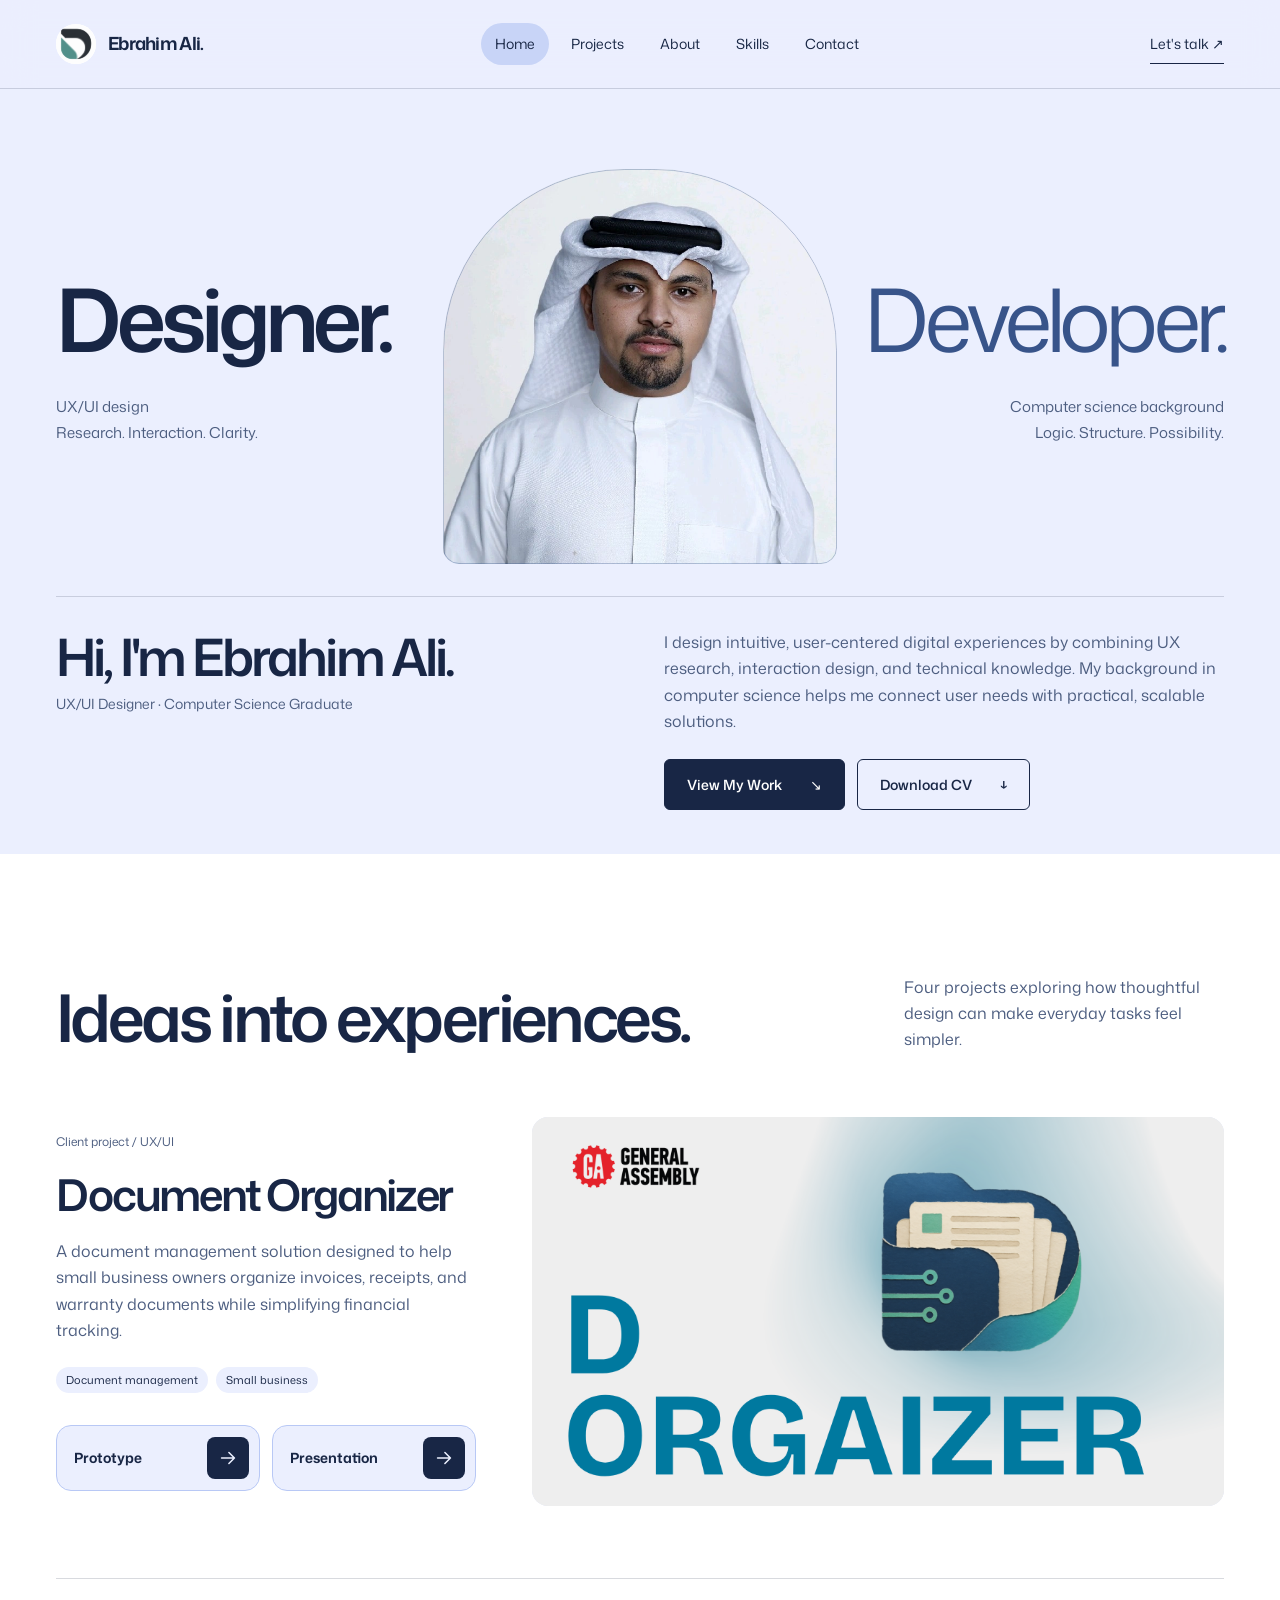
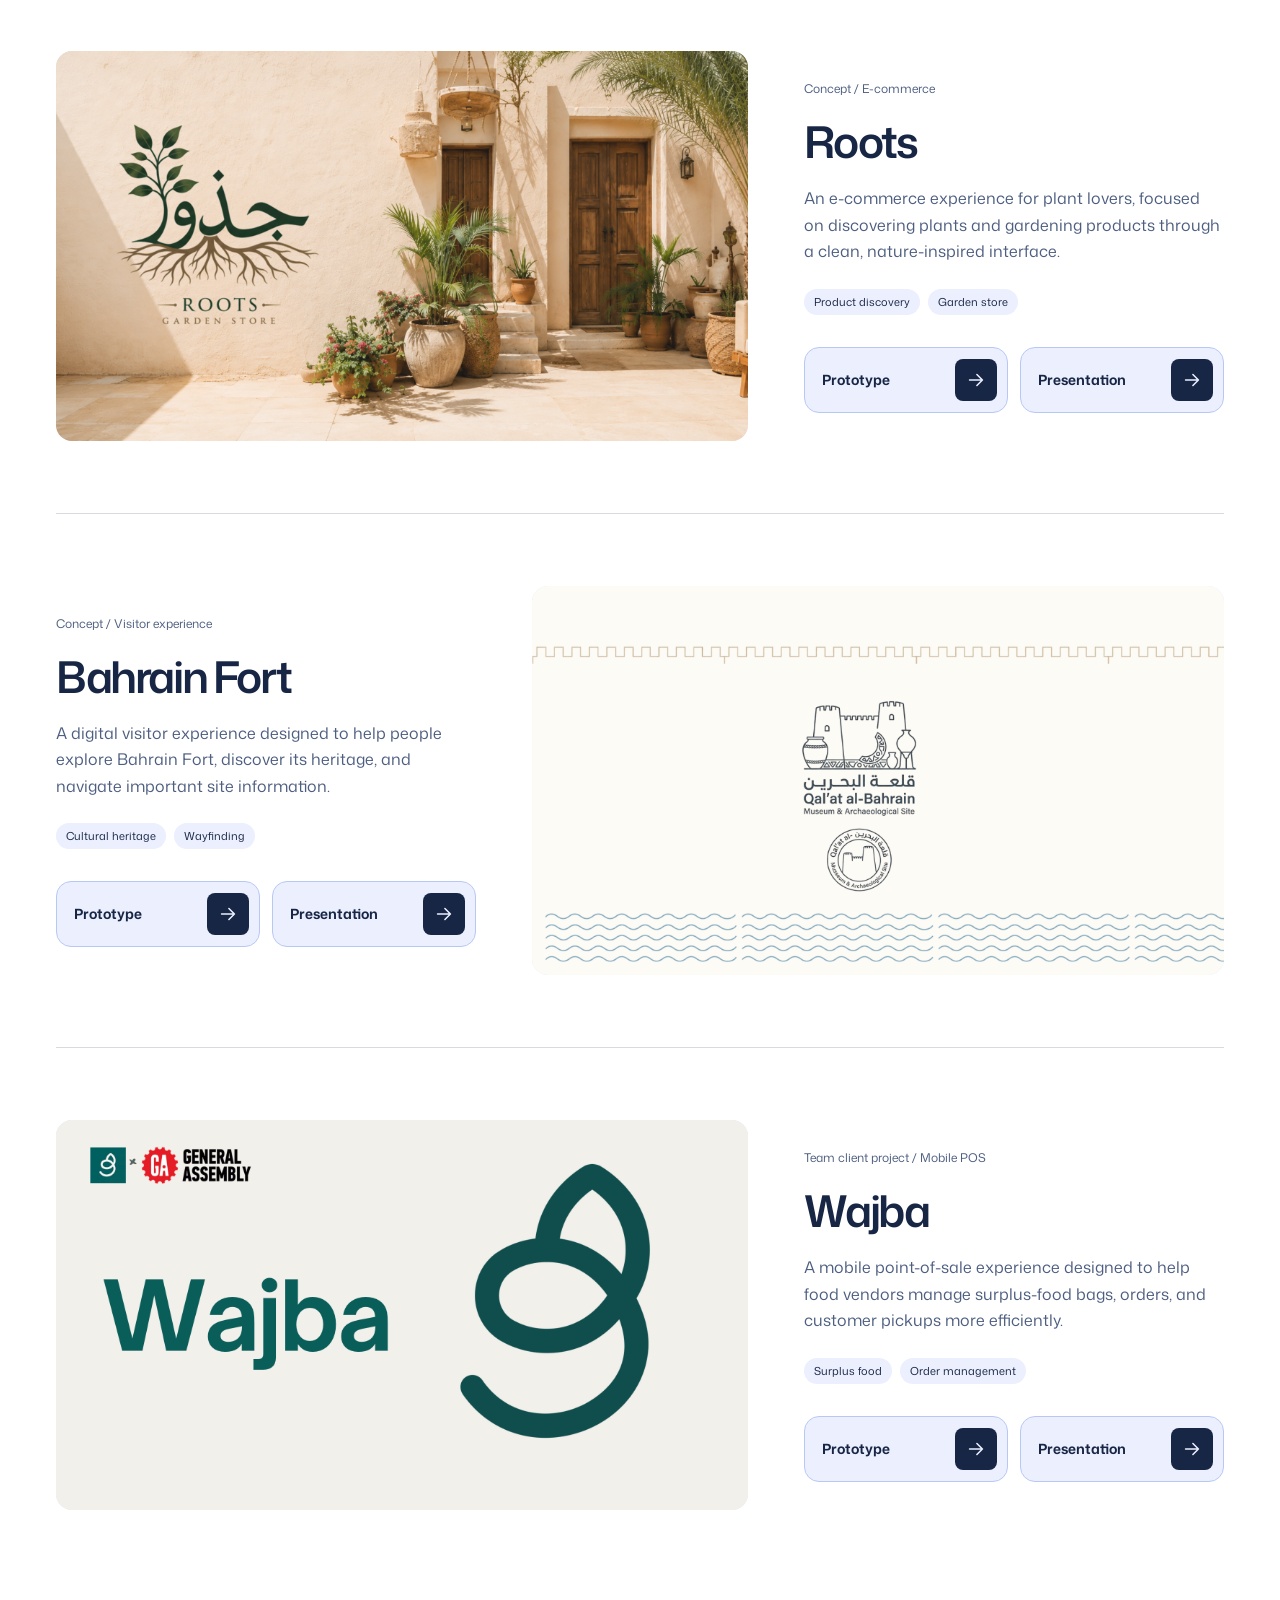
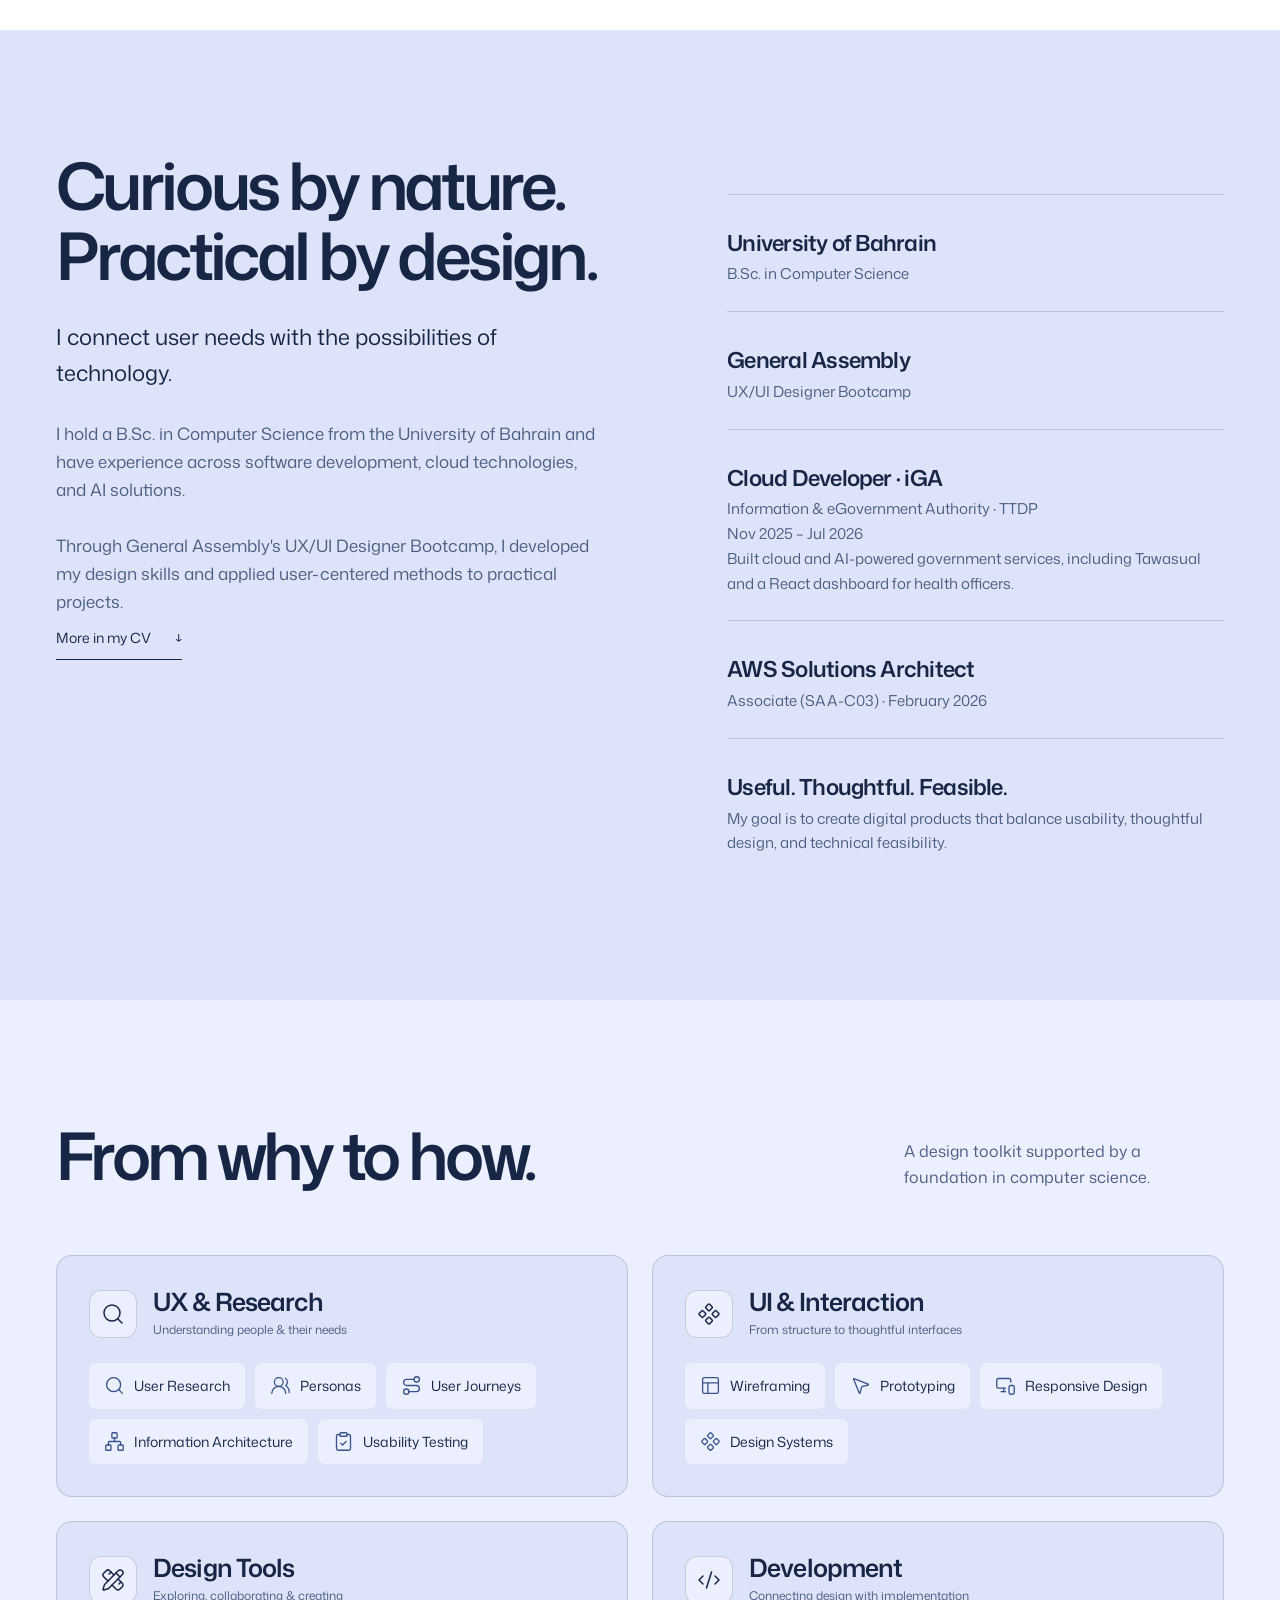
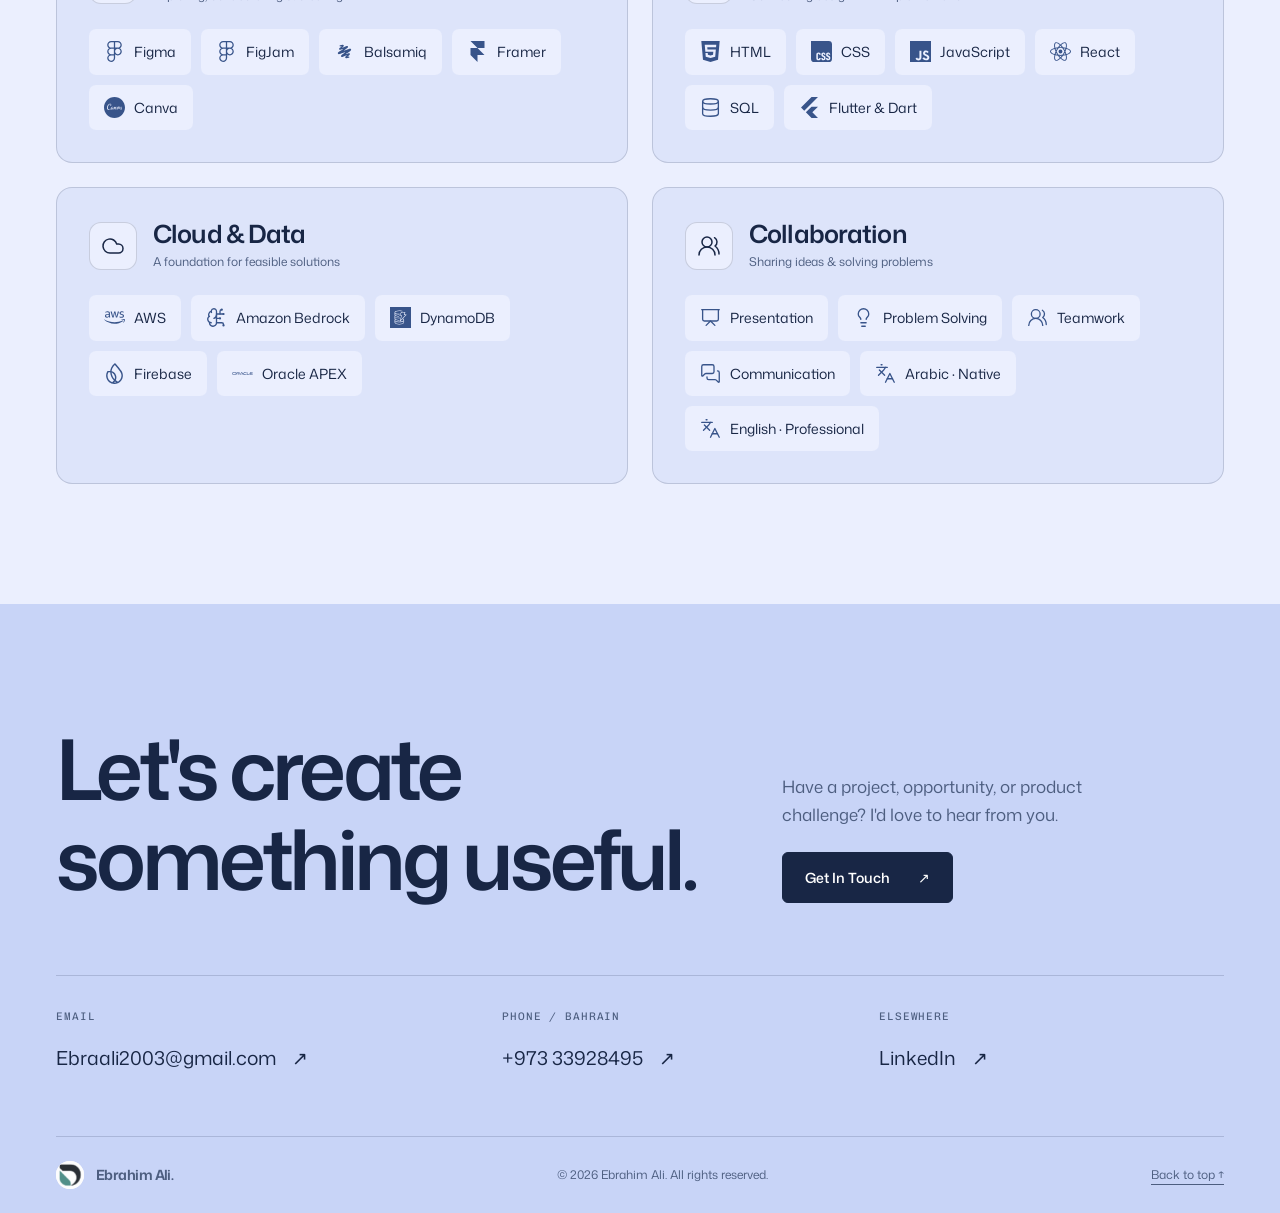
==== Ebrahim Portfolio.html @ 2cd4500b "Add files via upload" ====
<!DOCTYPE html>
<html lang="en">
<head>
<meta charset="UTF-8">
<meta name="viewport" content="width=device-width, initial-scale=1">
<title>Ebrahim Ali — UX/UI Designer & Computer Science Graduate</title>
<meta name="description" content="Ebrahim Ali, UX/UI designer and Computer Science graduate based in Bahrain. Explore selected projects in document management, e-commerce, cultural heritage and food services.">
<meta name="theme-color" content="#EBEFFE">
<meta property="og:title" content="Ebrahim Ali — UX/UI Designer">
<meta property="og:description" content="Thoughtful experiences. A technical perspective. Explore my selected UX/UI projects.">
<meta property="og:type" content="website">
<meta property="og:image" content="1778496923520.png">
<link rel="icon" type="image/png" href="Abstract Charcoal and Teal D Emblem.png">
<link rel="preconnect" href="https://fonts.googleapis.com">
<link rel="preconnect" href="https://fonts.gstatic.com" crossorigin>
<link href="https://fonts.googleapis.com/css2?family=Mona+Sans:wght@400;500;600;650;700&family=Chivo+Mono:wght@400&display=swap" rel="stylesheet">
<link rel="stylesheet" href="styles.css">
<script src="script.js" defer>
</script>
</head>
<body>
<a class="skip" href="#main">Skip to content</a>
<header class="site-header">
<nav class="wrap nav-wrap" aria-label="Main navigation">
<a class="brand" href="#home" aria-label="Ebrahim Ali — Home">
<span class="brand-mark">
<img src="Abstract Charcoal and Teal D Emblem.png" width="1254" height="1254" alt="">
</span>
<span>Ebrahim Ali<span aria-hidden="true">.</span>
</span>
</a>
<button class="menu-toggle" aria-controls="navigation" aria-expanded="false" type="button">Menu +</button>
<ul class="nav-links" id="navigation">
<li>
<a href="#home" aria-current="location">Home</a>
</li>
<li>
<a href="#projects">Projects</a>
</li>
<li>
<a href="#about">About</a>
</li>
<li>
<a href="#skills">Skills</a>
</li>
<li>
<a href="#contact">Contact</a>
</li>
</ul>
<a class="header-contact" href="mailto:Ebraali2003@gmail.com">Let's talk <span aria-hidden="true">↗</span>
</a>
</nav>
</header>
<main id="main" tabindex="-1">
<section class="hero" id="home" aria-label="Introduction" tabindex="-1">
<div class="wrap">
<div class="hero-stage" data-portrait="developer">
<div class="discipline">
<h2><button class="role-switch" type="button" data-role="designer" aria-pressed="false" aria-controls="hero-portrait">Designer<span aria-hidden="true">.</span></button></h2>
<p>UX/UI design<br>Research. Interaction. Clarity.</p>
</div>
<div class="portrait" id="hero-portrait">
<div class="portrait-frame">
<div class="portrait-layer portrait-layer-photo"><img class="portrait-photo" src="1778496923520.png" width="800" height="800" fetchpriority="high" alt="Portrait of Ebrahim Ali in traditional Bahraini attire"></div>
<div class="portrait-layer portrait-layer-art"><img class="portrait-art" src="Painterly Gulf Portrait with Blue Brushstrokes.png" width="1254" height="1254" decoding="async" alt="" aria-hidden="true"></div>
<span class="portrait-seam" aria-hidden="true"></span>
</div>
</div>
<div class="discipline right">
<h2><button class="role-switch" type="button" data-role="developer" aria-pressed="true" aria-controls="hero-portrait">Developer<span aria-hidden="true">.</span></button></h2>
<p>Computer science background<br>Logic. Structure. Possibility.</p>
</div>
</div>
<div class="hero-bottom">
<div>
<h1>Hi, I'm Ebrahim Ali.</h1>
<p class="identity">UX/UI Designer · Computer Science Graduate</p>
</div>
<div class="hero-copy">
<p>I design intuitive, user-centered digital experiences by combining UX research, interaction design, and technical knowledge. My background in computer science helps me connect user needs with practical, scalable solutions.</p>
<div class="actions">
<a class="button primary" href="#projects">View My Work <span class="arrow" aria-hidden="true">↘</span>
</a>
<a class="button" href="./Ebrahim_Resume__UX_.pdf" download="Ebrahim_Resume__UX_.pdf">Download CV <span aria-hidden="true">↓</span>
</a>
</div>
</div>
</div>
</div>
</section>
<section class="section projects" id="projects" aria-labelledby="projects-title" tabindex="-1">
<div class="wrap">
<div class="section-head">
<div>
<h2 id="projects-title">Ideas into experiences.</h2>
</div>
<p>Four projects exploring how thoughtful design can make everyday tasks feel simpler.</p>
</div>
<article class="project">
<a class="project-media" href="https://cross-brief-78650232.figma.site" target="_blank" rel="noopener noreferrer" aria-label="Document Organizer prototype (opens in a new tab)">
<img src="Project1.png" width="1920" height="1080" loading="lazy" decoding="async" alt="Document Organizer project banner">
</a>
<div class="project-info">
<div class="project-meta">
<span>Client project / UX/UI</span>
</div>
<h3>Document Organizer</h3>
<p>A document management solution designed to help small business owners organize invoices, receipts, and warranty documents while simplifying financial tracking.</p>
<div class="project-tags">
<span>Document management</span>
<span>Small business</span>
</div>
<div class="project-actions">
<a class="project-button" href="https://cross-brief-78650232.figma.site" target="_blank" rel="noopener noreferrer" aria-label="Document Organizer prototype (opens in a new tab)"><span class="project-button-face"><span class="project-button-label"><span>Prototype</span><span aria-hidden="true">Prototype</span></span><span class="project-button-arrow" aria-hidden="true"><svg viewBox="0 0 24 24" fill="none" stroke="currentColor" stroke-width="1.7" stroke-linecap="round" stroke-linejoin="round" aria-hidden="true"><path d="M5 12h14m-6-6 6 6-6 6"/></svg><svg viewBox="0 0 24 24" fill="none" stroke="currentColor" stroke-width="1.7" stroke-linecap="round" stroke-linejoin="round" aria-hidden="true"><path d="M5 12h14m-6-6 6 6-6 6"/></svg></span></span><span class="button-handles" aria-hidden="true"><i></i><i></i><i></i><i></i></span></a>
<a class="project-button" href="https://canva.link/fwiibfqca9cnpaj" target="_blank" rel="noopener noreferrer" aria-label="Document Organizer presentation (opens in a new tab)"><span class="project-button-face"><span class="project-button-label"><span>Presentation</span><span aria-hidden="true">Presentation</span></span><span class="project-button-arrow" aria-hidden="true"><svg viewBox="0 0 24 24" fill="none" stroke="currentColor" stroke-width="1.7" stroke-linecap="round" stroke-linejoin="round" aria-hidden="true"><path d="M5 12h14m-6-6 6 6-6 6"/></svg><svg viewBox="0 0 24 24" fill="none" stroke="currentColor" stroke-width="1.7" stroke-linecap="round" stroke-linejoin="round" aria-hidden="true"><path d="M5 12h14m-6-6 6 6-6 6"/></svg></span></span><span class="button-handles" aria-hidden="true"><i></i><i></i><i></i><i></i></span></a>
</div>
</div>
</article>
<article class="project">
<a class="project-media" href="https://www.figma.com/proto/sCBZ8VoVE2Rl7IWjILyRCa/Project-2--Garden-Store?node-id=19664-2951&amp;t=pbqTSU8wR6l2XIvX-1&amp;scaling=scale-down-width&amp;content-scaling=fixed&amp;page-id=11%3A737&amp;starting-point-node-id=19664%3A2951&amp;show-proto-sidebar=1" target="_blank" rel="noopener noreferrer" aria-label="Roots prototype (opens in a new tab)">
<img src="Project2.png" width="1920" height="1080" loading="lazy" decoding="async" alt="Roots project banner">
</a>
<div class="project-info">
<div class="project-meta">
<span>Concept / E-commerce</span>
</div>
<h3>Roots</h3>
<p>An e-commerce experience for plant lovers, focused on discovering plants and gardening products through a clean, nature-inspired interface.</p>
<div class="project-tags">
<span>Product discovery</span>
<span>Garden store</span>
</div>
<div class="project-actions">
<a class="project-button" href="https://www.figma.com/proto/sCBZ8VoVE2Rl7IWjILyRCa/Project-2--Garden-Store?node-id=19664-2951&amp;t=pbqTSU8wR6l2XIvX-1&amp;scaling=scale-down-width&amp;content-scaling=fixed&amp;page-id=11%3A737&amp;starting-point-node-id=19664%3A2951&amp;show-proto-sidebar=1" target="_blank" rel="noopener noreferrer" aria-label="Roots prototype (opens in a new tab)"><span class="project-button-face"><span class="project-button-label"><span>Prototype</span><span aria-hidden="true">Prototype</span></span><span class="project-button-arrow" aria-hidden="true"><svg viewBox="0 0 24 24" fill="none" stroke="currentColor" stroke-width="1.7" stroke-linecap="round" stroke-linejoin="round" aria-hidden="true"><path d="M5 12h14m-6-6 6 6-6 6"/></svg><svg viewBox="0 0 24 24" fill="none" stroke="currentColor" stroke-width="1.7" stroke-linecap="round" stroke-linejoin="round" aria-hidden="true"><path d="M5 12h14m-6-6 6 6-6 6"/></svg></span></span><span class="button-handles" aria-hidden="true"><i></i><i></i><i></i><i></i></span></a>
<a class="project-button" href="https://canva.link/hewppi0d0kiawbs" target="_blank" rel="noopener noreferrer" aria-label="Roots presentation (opens in a new tab)"><span class="project-button-face"><span class="project-button-label"><span>Presentation</span><span aria-hidden="true">Presentation</span></span><span class="project-button-arrow" aria-hidden="true"><svg viewBox="0 0 24 24" fill="none" stroke="currentColor" stroke-width="1.7" stroke-linecap="round" stroke-linejoin="round" aria-hidden="true"><path d="M5 12h14m-6-6 6 6-6 6"/></svg><svg viewBox="0 0 24 24" fill="none" stroke="currentColor" stroke-width="1.7" stroke-linecap="round" stroke-linejoin="round" aria-hidden="true"><path d="M5 12h14m-6-6 6 6-6 6"/></svg></span></span><span class="button-handles" aria-hidden="true"><i></i><i></i><i></i><i></i></span></a>
</div>
</div>
</article>
<article class="project">
<a class="project-media" href="https://www.figma.com/proto/1KXlNoBlQByE6TIhZisuW4/Project-3---Bahrain-Fort?node-id=8724-546&amp;p=f&amp;t=jXItQwTNRwvp6oXK-1&amp;scaling=scale-down&amp;content-scaling=fixed&amp;page-id=11%3A737&amp;starting-point-node-id=8724%3A546&amp;show-proto-sidebar=1" target="_blank" rel="noopener noreferrer" aria-label="Bahrain Fort prototype (opens in a new tab)">
<img src="Project3.png" width="1920" height="1080" loading="lazy" decoding="async" alt="Bahrain Fort project banner">
</a>
<div class="project-info">
<div class="project-meta">
<span>Concept / Visitor experience</span>
</div>
<h3>Bahrain Fort</h3>
<p>A digital visitor experience designed to help people explore Bahrain Fort, discover its heritage, and navigate important site information.</p>
<div class="project-tags">
<span>Cultural heritage</span>
<span>Wayfinding</span>
</div>
<div class="project-actions">
<a class="project-button" href="https://www.figma.com/proto/1KXlNoBlQByE6TIhZisuW4/Project-3---Bahrain-Fort?node-id=8724-546&amp;p=f&amp;t=jXItQwTNRwvp6oXK-1&amp;scaling=scale-down&amp;content-scaling=fixed&amp;page-id=11%3A737&amp;starting-point-node-id=8724%3A546&amp;show-proto-sidebar=1" target="_blank" rel="noopener noreferrer" aria-label="Bahrain Fort prototype (opens in a new tab)"><span class="project-button-face"><span class="project-button-label"><span>Prototype</span><span aria-hidden="true">Prototype</span></span><span class="project-button-arrow" aria-hidden="true"><svg viewBox="0 0 24 24" fill="none" stroke="currentColor" stroke-width="1.7" stroke-linecap="round" stroke-linejoin="round" aria-hidden="true"><path d="M5 12h14m-6-6 6 6-6 6"/></svg><svg viewBox="0 0 24 24" fill="none" stroke="currentColor" stroke-width="1.7" stroke-linecap="round" stroke-linejoin="round" aria-hidden="true"><path d="M5 12h14m-6-6 6 6-6 6"/></svg></span></span><span class="button-handles" aria-hidden="true"><i></i><i></i><i></i><i></i></span></a>
<a class="project-button" href="https://canva.link/a1a9h1jhcexy584" target="_blank" rel="noopener noreferrer" aria-label="Bahrain Fort presentation (opens in a new tab)"><span class="project-button-face"><span class="project-button-label"><span>Presentation</span><span aria-hidden="true">Presentation</span></span><span class="project-button-arrow" aria-hidden="true"><svg viewBox="0 0 24 24" fill="none" stroke="currentColor" stroke-width="1.7" stroke-linecap="round" stroke-linejoin="round" aria-hidden="true"><path d="M5 12h14m-6-6 6 6-6 6"/></svg><svg viewBox="0 0 24 24" fill="none" stroke="currentColor" stroke-width="1.7" stroke-linecap="round" stroke-linejoin="round" aria-hidden="true"><path d="M5 12h14m-6-6 6 6-6 6"/></svg></span></span><span class="button-handles" aria-hidden="true"><i></i><i></i><i></i><i></i></span></a>
</div>
</div>
</article>
<article class="project">
<a class="project-media" href="https://www.figma.com/proto/mUdAkXahBWr4lzZ5KBakGx/Project-4---Wajba?node-id=17483-34734&amp;p=f&amp;t=nMomvCnduus94I5o-1&amp;scaling=scale-down&amp;content-scaling=fixed&amp;page-id=17483%3A31399&amp;starting-point-node-id=17483%3A34759&amp;show-proto-sidebar=1" target="_blank" rel="noopener noreferrer" aria-label="Wajba prototype (opens in a new tab)">
<img src="Project4.png" width="1920" height="1080" loading="lazy" decoding="async" alt="Wajba project banner">
</a>
<div class="project-info">
<div class="project-meta">
<span>Team client project / Mobile POS</span>
</div>
<h3>Wajba</h3>
<p>A mobile point-of-sale experience designed to help food vendors manage surplus-food bags, orders, and customer pickups more efficiently.</p>
<div class="project-tags">
<span>Surplus food</span>
<span>Order management</span>
</div>
<div class="project-actions">
<a class="project-button" href="https://www.figma.com/proto/mUdAkXahBWr4lzZ5KBakGx/Project-4---Wajba?node-id=17483-34734&amp;p=f&amp;t=nMomvCnduus94I5o-1&amp;scaling=scale-down&amp;content-scaling=fixed&amp;page-id=17483%3A31399&amp;starting-point-node-id=17483%3A34759&amp;show-proto-sidebar=1" target="_blank" rel="noopener noreferrer" aria-label="Wajba prototype (opens in a new tab)"><span class="project-button-face"><span class="project-button-label"><span>Prototype</span><span aria-hidden="true">Prototype</span></span><span class="project-button-arrow" aria-hidden="true"><svg viewBox="0 0 24 24" fill="none" stroke="currentColor" stroke-width="1.7" stroke-linecap="round" stroke-linejoin="round" aria-hidden="true"><path d="M5 12h14m-6-6 6 6-6 6"/></svg><svg viewBox="0 0 24 24" fill="none" stroke="currentColor" stroke-width="1.7" stroke-linecap="round" stroke-linejoin="round" aria-hidden="true"><path d="M5 12h14m-6-6 6 6-6 6"/></svg></span></span><span class="button-handles" aria-hidden="true"><i></i><i></i><i></i><i></i></span></a>
<a class="project-button" href="https://canva.link/93muz97qlvh77ob" target="_blank" rel="noopener noreferrer" aria-label="Wajba presentation (opens in a new tab)"><span class="project-button-face"><span class="project-button-label"><span>Presentation</span><span aria-hidden="true">Presentation</span></span><span class="project-button-arrow" aria-hidden="true"><svg viewBox="0 0 24 24" fill="none" stroke="currentColor" stroke-width="1.7" stroke-linecap="round" stroke-linejoin="round" aria-hidden="true"><path d="M5 12h14m-6-6 6 6-6 6"/></svg><svg viewBox="0 0 24 24" fill="none" stroke="currentColor" stroke-width="1.7" stroke-linecap="round" stroke-linejoin="round" aria-hidden="true"><path d="M5 12h14m-6-6 6 6-6 6"/></svg></span></span><span class="button-handles" aria-hidden="true"><i></i><i></i><i></i><i></i></span></a>
</div>
</div>
</article>
</div>
</section>
<section class="section about" id="about" aria-labelledby="about-title" tabindex="-1">
<div class="wrap about-grid">
<div class="about-intro">
<h2 id="about-title">Curious by nature.<br>Practical by design.</h2>
<p class="large">I connect user needs with the possibilities of technology.</p>
<p>I hold a B.Sc. in Computer Science from the University of Bahrain and have experience across software development, cloud technologies, and AI solutions.</p>
<p>Through General Assembly's UX/UI Designer Bootcamp, I developed my design skills and applied user-centered methods to practical projects.</p>
<a class="text-link" href="./Ebrahim_Resume__UX_.pdf" download="Ebrahim_Resume__UX_.pdf">More in my CV <span aria-hidden="true">↓</span>
</a>
</div>
<div class="about-details">
<div class="detail">
<h3>University of Bahrain</h3>
<p>B.Sc. in Computer Science</p>
</div>
<div class="detail">
<h3>General Assembly</h3>
<p>UX/UI Designer Bootcamp</p>
</div>
<div class="detail">
<h3>Cloud Developer · iGA</h3>
<p>Information &amp; eGovernment Authority · TTDP<br>Nov 2025 – Jul 2026</p>
<p>Built cloud and AI-powered government services, including Tawasual and a React dashboard for health officers.</p>
</div>
<div class="detail">
<h3>AWS Solutions Architect</h3>
<p>Associate (SAA-C03) · February 2026</p>
</div>
<div class="detail">
<h3>Useful. Thoughtful. Feasible.</h3>
<p>My goal is to create digital products that balance usability, thoughtful design, and technical feasibility.</p>
</div>
</div>
</div>
</section>
<section class="section skills" id="skills" aria-labelledby="skills-title" tabindex="-1">
<div class="wrap">
<div class="section-head">
<div>
<h2 id="skills-title">From why to how.</h2>
</div>
<p>A design toolkit supported by a foundation in computer science.</p>
</div>
<div class="skills-grid">
<article class="skill-group">
<div class="skill-heading">
<span class="skill-icon"><svg xmlns="http://www.w3.org/2000/svg" viewBox="0 0 24 24" fill="none" stroke="currentColor" stroke-width="1.7" stroke-linecap="round" stroke-linejoin="round" class="skill-category-svg icon-stroke" aria-hidden="true" focusable="false" data-icon="lucide-search">
  <path d="m21 21-4.34-4.34" />
  <circle cx="11" cy="11" r="8" />
</svg>
</span>
<div>
<h3>UX & Research</h3>
<p>Understanding people & their needs</p>
</div>
</div>
<ul class="skill-list">
<li><svg xmlns="http://www.w3.org/2000/svg" viewBox="0 0 24 24" fill="none" stroke="currentColor" stroke-width="1.7" stroke-linecap="round" stroke-linejoin="round" class="skill-item-icon icon-stroke" aria-hidden="true" focusable="false" data-icon="lucide-search">
  <path d="m21 21-4.34-4.34" />
  <circle cx="11" cy="11" r="8" />
</svg><span>User Research</span></li>
<li><svg xmlns="http://www.w3.org/2000/svg" viewBox="0 0 24 24" fill="none" stroke="currentColor" stroke-width="1.7" stroke-linecap="round" stroke-linejoin="round" class="skill-item-icon icon-stroke" aria-hidden="true" focusable="false" data-icon="lucide-users-round">
  <path d="M18 21a8 8 0 0 0-16 0" />
  <circle cx="10" cy="8" r="5" />
  <path d="M22 20c0-3.37-2-6.5-4-8a5 5 0 0 0-.45-8.3" />
</svg><span>Personas</span></li>
<li><svg xmlns="http://www.w3.org/2000/svg" viewBox="0 0 24 24" fill="none" stroke="currentColor" stroke-width="1.7" stroke-linecap="round" stroke-linejoin="round" class="skill-item-icon icon-stroke" aria-hidden="true" focusable="false" data-icon="lucide-route">
  <circle cx="6" cy="19" r="3" />
  <path d="M9 19h8.5a3.5 3.5 0 0 0 0-7h-11a3.5 3.5 0 0 1 0-7H15" />
  <circle cx="18" cy="5" r="3" />
</svg><span>User Journeys</span></li>
<li><svg xmlns="http://www.w3.org/2000/svg" viewBox="0 0 24 24" fill="none" stroke="currentColor" stroke-width="1.7" stroke-linecap="round" stroke-linejoin="round" class="skill-item-icon icon-stroke" aria-hidden="true" focusable="false" data-icon="lucide-network">
  <rect x="16" y="16" width="6" height="6" rx="1" />
  <rect x="2" y="16" width="6" height="6" rx="1" />
  <rect x="9" y="2" width="6" height="6" rx="1" />
  <path d="M5 16v-3a1 1 0 0 1 1-1h12a1 1 0 0 1 1 1v3" />
  <path d="M12 12V8" />
</svg><span>Information Architecture</span></li>
<li><svg xmlns="http://www.w3.org/2000/svg" viewBox="0 0 24 24" fill="none" stroke="currentColor" stroke-width="1.7" stroke-linecap="round" stroke-linejoin="round" class="skill-item-icon icon-stroke" aria-hidden="true" focusable="false" data-icon="lucide-clipboard-check">
  <rect width="8" height="4" x="8" y="2" rx="1" ry="1" />
  <path d="M16 4h2a2 2 0 0 1 2 2v14a2 2 0 0 1-2 2H6a2 2 0 0 1-2-2V6a2 2 0 0 1 2-2h2" />
  <path d="m9 14 2 2 4-4" />
</svg><span>Usability Testing</span></li>
</ul>
</article>
<article class="skill-group">
<div class="skill-heading">
<span class="skill-icon"><svg xmlns="http://www.w3.org/2000/svg" viewBox="0 0 24 24" fill="none" stroke="currentColor" stroke-width="1.7" stroke-linecap="round" stroke-linejoin="round" class="skill-category-svg icon-stroke" aria-hidden="true" focusable="false" data-icon="lucide-component">
  <path d="M15.536 11.293a1 1 0 0 0 0 1.414l2.376 2.377a1 1 0 0 0 1.414 0l2.377-2.377a1 1 0 0 0 0-1.414l-2.377-2.377a1 1 0 0 0-1.414 0z" />
  <path d="M2.297 11.293a1 1 0 0 0 0 1.414l2.377 2.377a1 1 0 0 0 1.414 0l2.377-2.377a1 1 0 0 0 0-1.414L6.088 8.916a1 1 0 0 0-1.414 0z" />
  <path d="M8.916 17.912a1 1 0 0 0 0 1.415l2.377 2.376a1 1 0 0 0 1.414 0l2.377-2.376a1 1 0 0 0 0-1.415l-2.377-2.376a1 1 0 0 0-1.414 0z" />
  <path d="M8.916 4.674a1 1 0 0 0 0 1.414l2.377 2.376a1 1 0 0 0 1.414 0l2.377-2.376a1 1 0 0 0 0-1.414l-2.377-2.377a1 1 0 0 0-1.414 0z" />
</svg>
</span>
<div>
<h3>UI & Interaction</h3>
<p>From structure to thoughtful interfaces</p>
</div>
</div>
<ul class="skill-list">
<li><svg xmlns="http://www.w3.org/2000/svg" viewBox="0 0 24 24" fill="none" stroke="currentColor" stroke-width="1.7" stroke-linecap="round" stroke-linejoin="round" class="skill-item-icon icon-stroke" aria-hidden="true" focusable="false" data-icon="lucide-panels-top-left">
  <rect width="18" height="18" x="3" y="3" rx="2" />
  <path d="M3 9h18" />
  <path d="M9 21V9" />
</svg><span>Wireframing</span></li>
<li><svg xmlns="http://www.w3.org/2000/svg" viewBox="0 0 24 24" fill="none" stroke="currentColor" stroke-width="1.7" stroke-linecap="round" stroke-linejoin="round" class="skill-item-icon icon-stroke" aria-hidden="true" focusable="false" data-icon="lucide-mouse-pointer-2">
  <path d="M4.037 4.688a.495.495 0 0 1 .651-.651l16 6.5a.5.5 0 0 1-.063.947l-6.124 1.58a2 2 0 0 0-1.438 1.435l-1.579 6.126a.5.5 0 0 1-.947.063z" />
</svg><span>Prototyping</span></li>
<li><svg xmlns="http://www.w3.org/2000/svg" viewBox="0 0 24 24" fill="none" stroke="currentColor" stroke-width="1.7" stroke-linecap="round" stroke-linejoin="round" class="skill-item-icon icon-stroke" aria-hidden="true" focusable="false" data-icon="lucide-monitor-smartphone">
  <path d="M18 8V6a2 2 0 0 0-2-2H4a2 2 0 0 0-2 2v7a2 2 0 0 0 2 2h8" />
  <path d="M10 19v-3.96 3.15" />
  <path d="M7 19h5" />
  <rect width="6" height="10" x="16" y="12" rx="2" />
</svg><span>Responsive Design</span></li>
<li><svg xmlns="http://www.w3.org/2000/svg" viewBox="0 0 24 24" fill="none" stroke="currentColor" stroke-width="1.7" stroke-linecap="round" stroke-linejoin="round" class="skill-item-icon icon-stroke" aria-hidden="true" focusable="false" data-icon="lucide-component">
  <path d="M15.536 11.293a1 1 0 0 0 0 1.414l2.376 2.377a1 1 0 0 0 1.414 0l2.377-2.377a1 1 0 0 0 0-1.414l-2.377-2.377a1 1 0 0 0-1.414 0z" />
  <path d="M2.297 11.293a1 1 0 0 0 0 1.414l2.377 2.377a1 1 0 0 0 1.414 0l2.377-2.377a1 1 0 0 0 0-1.414L6.088 8.916a1 1 0 0 0-1.414 0z" />
  <path d="M8.916 17.912a1 1 0 0 0 0 1.415l2.377 2.376a1 1 0 0 0 1.414 0l2.377-2.376a1 1 0 0 0 0-1.415l-2.377-2.376a1 1 0 0 0-1.414 0z" />
  <path d="M8.916 4.674a1 1 0 0 0 0 1.414l2.377 2.376a1 1 0 0 0 1.414 0l2.377-2.376a1 1 0 0 0 0-1.414l-2.377-2.377a1 1 0 0 0-1.414 0z" />
</svg><span>Design Systems</span></li>
</ul>
</article>
<article class="skill-group">
<div class="skill-heading">
<span class="skill-icon"><svg xmlns="http://www.w3.org/2000/svg" viewBox="0 0 24 24" fill="none" stroke="currentColor" stroke-width="1.7" stroke-linecap="round" stroke-linejoin="round" class="skill-category-svg icon-stroke" aria-hidden="true" focusable="false" data-icon="lucide-pencil-ruler">
  <path d="M13 7 8.7 2.7a2.41 2.41 0 0 0-3.4 0L2.7 5.3a2.41 2.41 0 0 0 0 3.4L7 13" />
  <path d="m8 6 2-2" />
  <path d="m18 16 2-2" />
  <path d="m17 11 4.3 4.3c.94.94.94 2.46 0 3.4l-2.6 2.6c-.94.94-2.46.94-3.4 0L11 17" />
  <path d="M21.174 6.812a1 1 0 0 0-3.986-3.987L3.842 16.174a2 2 0 0 0-.5.83l-1.321 4.352a.5.5 0 0 0 .623.622l4.353-1.32a2 2 0 0 0 .83-.497z" />
  <path d="m15 5 4 4" />
</svg>
</span>
<div>
<h3>Design Tools</h3>
<p>Exploring, collaborating & creating</p>
</div>
</div>
<ul class="skill-list">
<li><svg xmlns="http://www.w3.org/2000/svg" viewBox="0 0 24 24" class="skill-item-icon icon-brand" aria-hidden="true" focusable="false" data-icon="simple-figma" fill="currentColor" stroke="none"><path d="M15.852 8.981h-4.588V0h4.588c2.476 0 4.49 2.014 4.49 4.49s-2.014 4.491-4.49 4.491zM12.735 7.51h3.117c1.665 0 3.019-1.355 3.019-3.019s-1.355-3.019-3.019-3.019h-3.117V7.51zm0 1.471H8.148c-2.476 0-4.49-2.014-4.49-4.49S5.672 0 8.148 0h4.588v8.981zm-4.587-7.51c-1.665 0-3.019 1.355-3.019 3.019s1.354 3.02 3.019 3.02h3.117V1.471H8.148zm4.587 15.019H8.148c-2.476 0-4.49-2.014-4.49-4.49s2.014-4.49 4.49-4.49h4.588v8.98zM8.148 8.981c-1.665 0-3.019 1.355-3.019 3.019s1.355 3.019 3.019 3.019h3.117V8.981H8.148zM8.172 24c-2.489 0-4.515-2.014-4.515-4.49s2.014-4.49 4.49-4.49h4.588v4.441c0 2.503-2.047 4.539-4.563 4.539zm-.024-7.51a3.023 3.023 0 0 0-3.019 3.019c0 1.665 1.365 3.019 3.044 3.019 1.705 0 3.093-1.376 3.093-3.068v-2.97H8.148zm7.704 0h-.098c-2.476 0-4.49-2.014-4.49-4.49s2.014-4.49 4.49-4.49h.098c2.476 0 4.49 2.014 4.49 4.49s-2.014 4.49-4.49 4.49zm-.097-7.509c-1.665 0-3.019 1.355-3.019 3.019s1.355 3.019 3.019 3.019h.098c1.665 0 3.019-1.355 3.019-3.019s-1.355-3.019-3.019-3.019h-.098z" /></svg><span>Figma</span></li>
<li><svg xmlns="http://www.w3.org/2000/svg" viewBox="0 0 24 24" class="skill-item-icon icon-brand" aria-hidden="true" focusable="false" data-icon="simple-figma" fill="currentColor" stroke="none"><path d="M15.852 8.981h-4.588V0h4.588c2.476 0 4.49 2.014 4.49 4.49s-2.014 4.491-4.49 4.491zM12.735 7.51h3.117c1.665 0 3.019-1.355 3.019-3.019s-1.355-3.019-3.019-3.019h-3.117V7.51zm0 1.471H8.148c-2.476 0-4.49-2.014-4.49-4.49S5.672 0 8.148 0h4.588v8.981zm-4.587-7.51c-1.665 0-3.019 1.355-3.019 3.019s1.354 3.02 3.019 3.02h3.117V1.471H8.148zm4.587 15.019H8.148c-2.476 0-4.49-2.014-4.49-4.49s2.014-4.49 4.49-4.49h4.588v8.98zM8.148 8.981c-1.665 0-3.019 1.355-3.019 3.019s1.355 3.019 3.019 3.019h3.117V8.981H8.148zM8.172 24c-2.489 0-4.515-2.014-4.515-4.49s2.014-4.49 4.49-4.49h4.588v4.441c0 2.503-2.047 4.539-4.563 4.539zm-.024-7.51a3.023 3.023 0 0 0-3.019 3.019c0 1.665 1.365 3.019 3.044 3.019 1.705 0 3.093-1.376 3.093-3.068v-2.97H8.148zm7.704 0h-.098c-2.476 0-4.49-2.014-4.49-4.49s2.014-4.49 4.49-4.49h.098c2.476 0 4.49 2.014 4.49 4.49s-2.014 4.49-4.49 4.49zm-.097-7.509c-1.665 0-3.019 1.355-3.019 3.019s1.355 3.019 3.019 3.019h.098c1.665 0 3.019-1.355 3.019-3.019s-1.355-3.019-3.019-3.019h-.098z" /></svg><span>FigJam</span></li>
<li><svg xmlns="http://www.w3.org/2000/svg" viewBox="0 0 319.8 297.8" class="skill-item-icon icon-brand" aria-hidden="true" focusable="false" data-icon="balsamiq-balsamiq_logomark_black" fill="currentColor" stroke="none"><path d="m182.6 184.7c15.9-10 42.8-26.7 56.6-36.6 15.9-11.3 27.3-20.7 20.2-33.1-6.1-10.5-19.1-8.3-41.3-1.3-20.4 6.5-47.4 16-64 22.1-2 .7-3.4-2-1.6-3.2 20-13.5 42.9-29.9 54.9-40.5 7.7-6.8 8.7-15.1 4.6-20.2-3.5-4.3-8.1-8.7-29.9-1.6-15.7 5.2-35.7 13.6-53.7 20.9-1.9.8-3.4-1.7-1.8-3 4.3-3.6 12.7-10.1 17.3-14.9 7.3-7.7 7.4-15.2 3.7-20.1-1.9-2.6-6.2-6.9-18.3-5.9-10 .8-21.6 2.9-37.2 7.2-11.4 3.2-9.8 20.9 6.4 18 4.1-.7 10-1.9 14.3-2.8 1.8-.4 3 2 1.5 3.1-10.8 8.6-23.6 18.9-29.5 24.2-7.7 6.8-10.8 14.1-5.7 20.9 5.3 6.9 15.7 4.8 28.2 1.2 7.7-2.2 19.7-6.3 28.3-9.2 2-.7 3.3 2.1 1.5 3.2-15.9 10-42.8 26.7-56.6 36.6-15.9 11.3-27.3 20.7-20.2 33.1 6.1 10.5 19.1 8.3 41.3 1.3 20.4-6.5 47.4-16 64-22.1 2-.7 3.4 2 1.6 3.2-20 13.5-42.9 29.9-54.9 40.5-7.7 6.8-8.7 15.1-4.6 20.2 3.5 4.3 8.1 8.7 29.9 1.6 15.7-5.2 35.7-13.6 53.7-20.9 1.9-.8 3.4 1.7 1.8 3-4.3 3.6-12.7 10.1-17.3 14.9-7.3 7.7-7.4 15.2-3.7 20.1 1.9 2.6 6.2 6.9 18.3 5.9 10-.8 21.6-2.9 37.2-7.2 11.4-3.2 9.8-20.9-6.4-18-4.1.7-10 1.9-14.3 2.8-1.8.4-3-2-1.5-3.1 10.8-8.5 23.5-18.8 29.4-24.1 7.7-6.8 10.8-14.1 5.7-20.9-5.3-6.9-15.7-4.8-28.2-1.2-7.7 2.2-19.7 6.3-28.3 9.2-1.8.6-3.2-2.2-1.4-3.3z" /></svg><span>Balsamiq</span></li>
<li><svg xmlns="http://www.w3.org/2000/svg" viewBox="0 0 24 24" class="skill-item-icon icon-brand" aria-hidden="true" focusable="false" data-icon="simple-framer" fill="currentColor" stroke="none"><path d="M4 0h16v8h-8zM4 8h8l8 8H4zM4 16h8v8z" /></svg><span>Framer</span></li>
<li><svg xmlns="http://www.w3.org/2000/svg" viewBox="0 0 24 24" class="skill-item-icon icon-brand" aria-hidden="true" focusable="false" data-icon="simple-canva" fill="currentColor" stroke="none"><path d="M12 0C5.373 0 0 5.373 0 12s5.373 12 12 12 12-5.373 12-12S18.627 0 12 0zM6.962 7.68c.754 0 1.337.549 1.405 1.2.069.583-.171 1.097-.822 1.406-.343.171-.48.172-.549.069-.034-.069 0-.137.069-.206.617-.514.617-.926.548-1.508-.034-.378-.308-.618-.583-.618-1.2 0-2.914 2.674-2.674 4.629.103.754.549 1.646 1.509 1.646.308 0 .65-.103.96-.24.5-.264.799-.47 1.097-.8-.073-.885.704-2.046 1.851-2.046.515 0 .926.205.96.583.068.514-.377.582-.514.582s-.378-.034-.378-.17c-.034-.138.309-.07.275-.378-.035-.206-.24-.274-.446-.274-.72 0-1.131.994-1.029 1.611.035.275.172.549.447.549.205 0 .514-.31.617-.755.068-.308.343-.514.583-.514.102 0 .17.034.205.171v.138c-.034.137-.137.548-.102.651 0 .069.034.171.17.171.092 0 .436-.18.777-.459.117-.59.253-1.298.253-1.357.034-.24.137-.48.617-.48.103 0 .171.034.205.171v.138l-.136.617c.445-.583 1.097-.994 1.508-.994.172 0 .309.102.309.274 0 .103 0 .274-.069.446-.137.377-.309.96-.412 1.474 0 .137.035.274.207.274.171 0 .685-.206 1.096-.754l.007-.004c-.002-.068-.007-.134-.007-.202 0-.411.035-.754.104-.994.068-.274.411-.514.617-.514.103 0 .205.069.205.171 0 .035 0 .103-.034.137-.137.446-.24.857-.24 1.269 0 .24.034.582.102.788 0 .034.035.069.07.069.068 0 .548-.445.89-1.028-.308-.206-.48-.549-.48-.96 0-.72.446-1.097.858-1.097.343 0 .617.24.617.72 0 .308-.103.65-.274.96h.102a.77.77 0 0 0 .584-.24.293.293 0 0 1 .134-.117c.335-.425.83-.74 1.41-.74.48 0 .924.205.959.582.068.515-.378.618-.515.618l-.002-.002c-.138 0-.377-.035-.377-.172 0-.137.309-.068.274-.376-.034-.206-.24-.275-.446-.275-.686 0-1.13.891-1.028 1.611.034.275.171.583.445.583.206 0 .515-.308.652-.754.068-.274.343-.514.583-.514.103 0 .17.034.205.171 0 .069 0 .206-.137.652-.17.308-.171.48-.137.617.034.274.171.48.309.583.034.034.068.102.068.102 0 .069-.034.138-.137.138-.034 0-.068 0-.103-.035-.514-.205-.72-.548-.789-.891-.205.24-.445.377-.72.377-.445 0-.89-.411-.96-.926a1.609 1.609 0 0 1 .075-.649c-.203.13-.422.203-.623.203h-.17c-.447.652-.927 1.098-1.27 1.303a.896.896 0 0 1-.377.104c-.068 0-.171-.035-.205-.104-.095-.152-.156-.392-.193-.667-.481.527-1.145.805-1.453.805-.343 0-.548-.206-.582-.55v-.376c.102-.754.377-1.2.377-1.337a.074.074 0 0 0-.069-.07c-.24 0-1.028.824-1.166 1.373l-.103.445c-.068.309-.377.515-.582.515-.103 0-.172-.035-.206-.172v-.137l.046-.233c-.435.31-.87.508-1.075.508-.308 0-.48-.172-.514-.412-.206.274-.445.412-.754.412-.352 0-.696-.24-.862-.593-.244.275-.523.553-.852.764-.48.309-1.028.549-1.68.549-.582 0-1.097-.309-1.371-.583-.412-.377-.651-.96-.686-1.509-.205-1.68.823-3.84 2.4-4.8.378-.205.755-.343 1.132-.343zm9.77 3.291c-.104 0-.172.172-.172.343 0 .274.137.583.309.755a1.74 1.74 0 0 0 .102-.583c0-.343-.137-.515-.24-.515z" /></svg><span>Canva</span></li>
</ul>
</article>
<article class="skill-group">
<div class="skill-heading">
<span class="skill-icon"><svg xmlns="http://www.w3.org/2000/svg" viewBox="0 0 24 24" fill="none" stroke="currentColor" stroke-width="1.7" stroke-linecap="round" stroke-linejoin="round" class="skill-category-svg icon-stroke" aria-hidden="true" focusable="false" data-icon="lucide-code-xml">
  <path d="m18 16 4-4-4-4" />
  <path d="m6 8-4 4 4 4" />
  <path d="m14.5 4-5 16" />
</svg>
</span>
<div>
<h3>Development</h3>
<p>Connecting design with implementation</p>
</div>
</div>
<ul class="skill-list">
<li><svg xmlns="http://www.w3.org/2000/svg" viewBox="0 0 24 24" class="skill-item-icon icon-brand" aria-hidden="true" focusable="false" data-icon="simple-html5" fill="currentColor" stroke="none"><path d="M1.5 0h21l-1.91 21.563L11.977 24l-8.564-2.438L1.5 0zm7.031 9.75l-.232-2.718 10.059.003.23-2.622L5.412 4.41l.698 8.01h9.126l-.326 3.426-2.91.804-2.955-.81-.188-2.11H6.248l.33 4.171L12 19.351l5.379-1.443.744-8.157H8.531z" /></svg><span>HTML</span></li>
<li><svg xmlns="http://www.w3.org/2000/svg" viewBox="0 0 24 24" class="skill-item-icon icon-brand" aria-hidden="true" focusable="false" data-icon="simple-css" fill="currentColor" stroke="none"><path d="M0 0v20.16A3.84 3.84 0 0 0 3.84 24h16.32A3.84 3.84 0 0 0 24 20.16V3.84A3.84 3.84 0 0 0 20.16 0Zm14.256 13.08c1.56 0 2.28 1.08 2.304 2.64h-1.608c.024-.288-.048-.6-.144-.84-.096-.192-.288-.264-.552-.264-.456 0-.696.264-.696.84-.024.576.288.888.768 1.08.72.288 1.608.744 1.92 1.296q.432.648.432 1.656c0 1.608-.912 2.592-2.496 2.592-1.656 0-2.4-1.032-2.424-2.688h1.68c0 .792.264 1.176.792 1.176.264 0 .456-.072.552-.24.192-.312.24-1.176-.048-1.512-.312-.408-.912-.6-1.32-.816q-.828-.396-1.224-.936c-.24-.36-.36-.888-.36-1.536 0-1.44.936-2.472 2.424-2.448m5.4 0c1.584 0 2.304 1.08 2.328 2.64h-1.608c0-.288-.048-.6-.168-.84-.096-.192-.264-.264-.528-.264-.48 0-.72.264-.72.84s.288.888.792 1.08c.696.288 1.608.744 1.92 1.296.264.432.408.984.408 1.656.024 1.608-.888 2.592-2.472 2.592-1.68 0-2.424-1.056-2.448-2.688h1.68c0 .744.264 1.176.792 1.176.264 0 .456-.072.552-.24.216-.312.264-1.176-.048-1.512-.288-.408-.888-.6-1.32-.816-.552-.264-.96-.576-1.2-.936s-.36-.888-.36-1.536c-.024-1.44.912-2.472 2.4-2.448m-11.031.018c.711-.006 1.419.198 1.839.63.432.432.672 1.128.648 1.992H9.336c.024-.456-.096-.792-.432-.96-.312-.144-.768-.048-.888.24-.12.264-.192.576-.168.864v3.504c0 .744.264 1.128.768 1.128a.65.65 0 0 0 .552-.264c.168-.24.192-.552.168-.84h1.776c.096 1.632-.984 2.712-2.568 2.688-1.536 0-2.496-.864-2.472-2.472v-4.032c0-.816.24-1.44.696-1.848.432-.408 1.146-.624 1.857-.63" /></svg><span>CSS</span></li>
<li><svg xmlns="http://www.w3.org/2000/svg" viewBox="0 0 24 24" class="skill-item-icon icon-brand" aria-hidden="true" focusable="false" data-icon="simple-javascript" fill="currentColor" stroke="none"><path d="M0 0h24v24H0V0zm22.034 18.276c-.175-1.095-.888-2.015-3.003-2.873-.736-.345-1.554-.585-1.797-1.14-.091-.33-.105-.51-.046-.705.15-.646.915-.84 1.515-.66.39.12.75.42.976.9 1.034-.676 1.034-.676 1.755-1.125-.27-.42-.404-.601-.586-.78-.63-.705-1.469-1.065-2.834-1.034l-.705.089c-.676.165-1.32.525-1.71 1.005-1.14 1.291-.811 3.541.569 4.471 1.365 1.02 3.361 1.244 3.616 2.205.24 1.17-.87 1.545-1.966 1.41-.811-.18-1.26-.586-1.755-1.336l-1.83 1.051c.21.48.45.689.81 1.109 1.74 1.756 6.09 1.666 6.871-1.004.029-.09.24-.705.074-1.65l.046.067zm-8.983-7.245h-2.248c0 1.938-.009 3.864-.009 5.805 0 1.232.063 2.363-.138 2.711-.33.689-1.18.601-1.566.48-.396-.196-.597-.466-.83-.855-.063-.105-.11-.196-.127-.196l-1.825 1.125c.305.63.75 1.172 1.324 1.517.855.51 2.004.675 3.207.405.783-.226 1.458-.691 1.811-1.411.51-.93.402-2.07.397-3.346.012-2.054 0-4.109 0-6.179l.004-.056z" /></svg><span>JavaScript</span></li>
<li><svg xmlns="http://www.w3.org/2000/svg" viewBox="0 0 24 24" class="skill-item-icon icon-brand" aria-hidden="true" focusable="false" data-icon="simple-react" fill="currentColor" stroke="none"><path d="M14.23 12.004a2.236 2.236 0 0 1-2.235 2.236 2.236 2.236 0 0 1-2.236-2.236 2.236 2.236 0 0 1 2.235-2.236 2.236 2.236 0 0 1 2.236 2.236zm2.648-10.69c-1.346 0-3.107.96-4.888 2.622-1.78-1.653-3.542-2.602-4.887-2.602-.41 0-.783.093-1.106.278-1.375.793-1.683 3.264-.973 6.365C1.98 8.917 0 10.42 0 12.004c0 1.59 1.99 3.097 5.043 4.03-.704 3.113-.39 5.588.988 6.38.32.187.69.275 1.102.275 1.345 0 3.107-.96 4.888-2.624 1.78 1.654 3.542 2.603 4.887 2.603.41 0 .783-.09 1.106-.275 1.374-.792 1.683-3.263.973-6.365C22.02 15.096 24 13.59 24 12.004c0-1.59-1.99-3.097-5.043-4.032.704-3.11.39-5.587-.988-6.38-.318-.184-.688-.277-1.092-.278zm-.005 1.09v.006c.225 0 .406.044.558.127.666.382.955 1.835.73 3.704-.054.46-.142.945-.25 1.44-.96-.236-2.006-.417-3.107-.534-.66-.905-1.345-1.727-2.035-2.447 1.592-1.48 3.087-2.292 4.105-2.295zm-9.77.02c1.012 0 2.514.808 4.11 2.28-.686.72-1.37 1.537-2.02 2.442-1.107.117-2.154.298-3.113.538-.112-.49-.195-.964-.254-1.42-.23-1.868.054-3.32.714-3.707.19-.09.4-.127.563-.132zm4.882 3.05c.455.468.91.992 1.36 1.564-.44-.02-.89-.034-1.345-.034-.46 0-.915.01-1.36.034.44-.572.895-1.096 1.345-1.565zM12 8.1c.74 0 1.477.034 2.202.093.406.582.802 1.203 1.183 1.86.372.64.71 1.29 1.018 1.946-.308.655-.646 1.31-1.013 1.95-.38.66-.773 1.288-1.18 1.87-.728.063-1.466.098-2.21.098-.74 0-1.477-.035-2.202-.093-.406-.582-.802-1.204-1.183-1.86-.372-.64-.71-1.29-1.018-1.946.303-.657.646-1.313 1.013-1.954.38-.66.773-1.286 1.18-1.868.728-.064 1.466-.098 2.21-.098zm-3.635.254c-.24.377-.48.763-.704 1.16-.225.39-.435.782-.635 1.174-.265-.656-.49-1.31-.676-1.947.64-.15 1.315-.283 2.015-.386zm7.26 0c.695.103 1.365.23 2.006.387-.18.632-.405 1.282-.66 1.933-.2-.39-.41-.783-.64-1.174-.225-.392-.465-.774-.705-1.146zm3.063.675c.484.15.944.317 1.375.498 1.732.74 2.852 1.708 2.852 2.476-.005.768-1.125 1.74-2.857 2.475-.42.18-.88.342-1.355.493-.28-.958-.646-1.956-1.1-2.98.45-1.017.81-2.01 1.085-2.964zm-13.395.004c.278.96.645 1.957 1.1 2.98-.45 1.017-.812 2.01-1.086 2.964-.484-.15-.944-.318-1.37-.5-1.732-.737-2.852-1.706-2.852-2.474 0-.768 1.12-1.742 2.852-2.476.42-.18.88-.342 1.356-.494zm11.678 4.28c.265.657.49 1.312.676 1.948-.64.157-1.316.29-2.016.39.24-.375.48-.762.705-1.158.225-.39.435-.788.636-1.18zm-9.945.02c.2.392.41.783.64 1.175.23.39.465.772.705 1.143-.695-.102-1.365-.23-2.006-.386.18-.63.406-1.282.66-1.933zM17.92 16.32c.112.493.2.968.254 1.423.23 1.868-.054 3.32-.714 3.708-.147.09-.338.128-.563.128-1.012 0-2.514-.807-4.11-2.28.686-.72 1.37-1.536 2.02-2.44 1.107-.118 2.154-.3 3.113-.54zm-11.83.01c.96.234 2.006.415 3.107.532.66.905 1.345 1.727 2.035 2.446-1.595 1.483-3.092 2.295-4.11 2.295-.22-.005-.406-.05-.553-.132-.666-.38-.955-1.834-.73-3.703.054-.46.142-.944.25-1.438zm4.56.64c.44.02.89.034 1.345.034.46 0 .915-.01 1.36-.034-.44.572-.895 1.095-1.345 1.565-.455-.47-.91-.993-1.36-1.565z" /></svg><span>React</span></li>
<li><svg class="skill-item-icon icon-stroke" data-icon="lucide-database" viewBox="0 0 24 24" fill="none" stroke="currentColor" stroke-width="1.7" stroke-linecap="round" stroke-linejoin="round" aria-hidden="true" focusable="false">
  <ellipse cx="12" cy="5" rx="9" ry="3" />
  <path d="M3 5V19A9 3 0 0 0 21 19V5" />
  <path d="M3 12A9 3 0 0 0 21 12" />
</svg>
<span>SQL</span></li>
<li><svg xmlns="http://www.w3.org/2000/svg" viewBox="0 0 24 24" class="skill-item-icon icon-brand" aria-hidden="true" focusable="false" data-icon="simple-flutter" fill="currentColor" stroke="none"><path d="M14.314 0L2.3 12 6 15.7 21.684.013h-7.357zm.014 11.072L7.857 17.53l6.47 6.47H21.7l-6.46-6.468 6.46-6.46h-7.37z" /></svg><span>Flutter &amp; Dart</span></li>
</ul>
</article>
<article class="skill-group">
<div class="skill-heading">
<span class="skill-icon"><svg xmlns="http://www.w3.org/2000/svg" viewBox="0 0 24 24" fill="none" stroke="currentColor" stroke-width="1.7" stroke-linecap="round" stroke-linejoin="round" class="skill-category-svg icon-stroke" aria-hidden="true" focusable="false" data-icon="lucide-cloud">
  <path d="M17.5 19H9a7 7 0 1 1 6.71-9h1.79a4.5 4.5 0 1 1 0 9Z" />
</svg>
</span>
<div>
<h3>Cloud &amp; Data</h3>
<p>A foundation for feasible solutions</p>
</div>
</div>
<ul class="skill-list">
<li><svg xmlns="http://www.w3.org/2000/svg" viewBox="0 0 128 128" class="skill-item-icon icon-brand" aria-hidden="true" focusable="false" data-icon="devicon-amazonwebservices-plain-wordmark" fill="currentColor" stroke="none">
  <path fill="currentColor" d="M108.59 26.148c-1.852 0-3.622.211-5.305.715-1.684.504-3.117 1.223-4.379 2.188a10.829 10.829 0 0 0-3.031 3.453c-.757 1.348-1.137 2.906-1.137 4.676 0 2.187.716 4.25 2.106 6.105 1.386 1.895 3.66 3.324 6.734 4.293l6.106 1.895c2.062.675 3.496 1.391 4.254 2.191.757.801 1.136 1.765 1.136 2.945 0 1.726-.758 3.074-2.191 4-1.43.925-3.492 1.391-6.145 1.391-1.687 0-3.328-.168-5.011-.504a23.102 23.102 0 0 1-4.633-1.476c-.421-.168-.801-.336-1.051-.418a2.357 2.357 0 0 0-.758-.13c-.634 0-.969.423-.969 1.305v2.149a2.919 2.919 0 0 0 .254 1.18c.168.38.629.8 1.305 1.18 1.094.628 2.734 1.179 4.84 1.683 2.105.504 4.297.758 6.484.758 2.15 0 4.129-.297 6.024-.883 1.808-.551 3.367-1.309 4.672-2.36 1.304-1.01 2.316-2.273 3.074-3.707.714-1.429 1.094-3.07 1.094-4.882 0-2.188-.633-4.168-1.938-5.895-1.304-1.727-3.491-3.074-6.523-4.043l-5.98-1.895c-2.23-.713-3.79-1.516-4.634-2.316-.84-.797-1.261-1.808-1.261-2.988 0-1.726.671-2.95 1.98-3.746 1.305-.801 3.199-1.18 5.598-1.18 2.988 0 5.683.547 8.086 1.64.714.337 1.261.508 1.597.508.633 0 .969-.463.969-1.347v-1.98c0-.59-.125-1.051-.379-1.391-.25-.378-.672-.715-1.262-1.051-.422-.254-1.011-.504-1.77-.758a32.528 32.528 0 0 0-2.398-.676c-.886-.168-1.769-.336-2.738-.46a21.347 21.347 0 0 0-2.82-.169zm-86.822.082c-2.316 0-4.508.254-6.57.801-2.063.505-3.831 1.137-5.303 1.895-.59.297-.97.59-1.18.883-.211.296-.293.8-.293 1.476v2.063c0 .882.293 1.304.883 1.304.168 0 .378-.043.674-.125.293-.086.796-.254 1.472-.547a33.416 33.416 0 0 1 4.547-1.433A19.176 19.176 0 0 1 20.547 32c3.242 0 5.513.633 6.863 1.938 1.304 1.303 1.98 3.534 1.98 6.734v3.074c-1.683-.379-3.283-.715-4.843-.926-1.558-.21-3.031-.336-4.461-.336-4.34 0-7.75 1.094-10.316 3.286-2.571 2.187-3.832 5.093-3.832 8.671 0 3.368 1.05 6.063 3.113 8.086 2.066 2.02 4.887 3.032 8.422 3.032 4.97 0 9.097-1.938 12.379-5.813a34.153 34.153 0 0 0 1.304 2.484 13.28 13.28 0 0 0 1.516 1.98c.422.38.844.59 1.266.59.334 0 .714-.128 1.093-.378l2.653-1.77c.546-.42.8-.843.8-1.261a1.86 1.86 0 0 0-.293-.97 22.469 22.469 0 0 1-1.347-3.03c-.297-.925-.465-2.19-.465-3.75h-.086V40c0-4.633-1.176-8.086-3.492-10.36-2.36-2.273-6.025-3.41-11.033-3.41zm19.58 1.012c-.676 0-1.012.379-1.012 1.051 0 .297.129.844.379 1.687l9.894 32.547c.254.8.547 1.387.887 1.641.336.297.84.422 1.598.422h3.62c.759 0 1.347-.125 1.684-.422.34-.293.591-.84.801-1.684l6.485-27.117 6.527 27.16c.168.84.46 1.387.8 1.684.337.292.883.422 1.684.422h3.621c.715 0 1.262-.167 1.598-.422.34-.253.633-.8.887-1.64L90.949 30.02c.168-.46.25-.797.293-1.051.043-.254.086-.466.086-.676 0-.715-.379-1.05-1.055-1.05H86.36c-.757 0-1.308.166-1.644.421-.293.25-.59.8-.84 1.64L76.59 57.517l-6.653-28.211c-.166-.8-.464-1.39-.8-1.64-.336-.298-.884-.423-1.684-.423h-3.367c-.758 0-1.348.167-1.688.422-.335.25-.588.8-.796 1.64l-6.57 27.876-7.075-27.875c-.25-.8-.504-1.39-.84-1.64-.297-.298-.844-.423-1.644-.423h-4.125zM21.64 47.496a31.816 31.816 0 0 1 3.96.25 34.401 34.401 0 0 1 3.872.719v1.765c0 1.435-.168 2.653-.422 3.665-.25 1.01-.758 1.895-1.43 2.695-1.137 1.262-2.484 2.187-4 2.695-1.516.504-2.949.758-4.336.758-1.937 0-3.41-.508-4.422-1.559-1.054-1.01-1.558-2.484-1.558-4.464 0-2.106.675-3.704 2.062-4.84 1.391-1.137 3.454-1.684 6.274-1.684zM118 73.348c-4.432.063-9.664 1.052-13.621 3.832-1.223.883-1.012 2.062.336 1.894 4.508-.547 14.44-1.726 16.21.547 1.77 2.23-1.976 11.62-3.663 15.79-.504 1.26.59 1.769 1.726.8 7.41-6.231 9.348-19.242 7.832-21.137-.757-.925-4.388-1.79-8.82-1.726zM1.63 75.859c-.926.116-1.347 1.236-.368 2.121 16.508 14.902 38.359 23.872 62.613 23.872 17.305 0 37.43-5.43 51.281-15.66 2.273-1.689.298-4.254-2.02-3.204-15.533 6.57-32.421 9.77-47.788 9.77-22.778 0-44.8-6.273-62.653-16.633-.39-.231-.755-.304-1.064-.266z" />
</svg><span>AWS</span></li>
<li><svg xmlns="http://www.w3.org/2000/svg" viewBox="0 0 24 24" fill="none" stroke="currentColor" stroke-width="1.7" stroke-linecap="round" stroke-linejoin="round" class="skill-item-icon icon-stroke" aria-hidden="true" focusable="false" data-icon="lucide-brain-circuit">
  <path d="M12 13h4" />
  <path d="M12 18h6a2 2 0 012 2v1" />
  <path d="M12 8h8" />
  <path d="M12 9a4.17 4.17 0 01-3 4" />
  <path d="M16 8V5a2 2 0 012-2" />
  <path d="M6 18a4 4 0 01-2-7.465" />
  <path d="M6.004 5.125a4 4 0 00-2.526 5.77" />
  <path d="M6.294 6.294A3 3 0 1112 5v13a4 4 0 11-7.967-.518" />
  <circle cx="16" cy="13" r="0.5" fill="currentColor" />
  <circle cx="18" cy="3" r="0.5" fill="currentColor" />
  <circle cx="20" cy="21" r="0.5" fill="currentColor" />
  <circle cx="20" cy="8" r="0.5" fill="currentColor" />
</svg><span>Amazon Bedrock</span></li>
<li><svg xmlns="http://www.w3.org/2000/svg" viewBox="0 0 128 128" class="skill-item-icon icon-brand" aria-hidden="true" focusable="false" data-icon="devicon-dynamodb-original" fill="currentColor" stroke="none"><path fill="currentColor" d="M0 0h128v128H0z" /><path d="M56.745 21.266c-14.062 0-29.013 4.164-29.013 11.947v13.736a6.93 6.93 0 002.577 5.037 6.946 6.946 0 00-2.577 5.12v13.653a6.93 6.93 0 002.577 5.12A6.946 6.946 0 0027.732 81v13.654a2.133 2.133 0 000 .356c.46 7.493 15.138 11.52 29.013 11.52 13.876 0 28.553-4.027 29.014-11.553a1.28 1.28 0 000-.36V80.963a6.827 6.827 0 00-2.577-5.12 6.93 6.93 0 002.577-5.12v-1.637l-11.28 11.263a27.7 27.7 0 005.836-2.373 4.403 4.403 0 012.03 3.073c0 3.124-6.62 6.521-16.45 7.904a72.073 72.073 0 01-9.15.646H55.04c-13.79-.324-23.894-4.676-23.894-8.533a4.403 4.403 0 012.034-3.07c5.359 2.987 14.043 4.76 23.566 4.76h.19l.954-3.413h-1.144c-9.386 0-18.088-1.862-22.713-4.797-1.843-1.212-2.87-2.523-2.887-3.667v-7.903c5.223 3.994 15.634 6.077 25.6 6.077 1.349 0 2.7 0 4.014-.12l.97-3.414c-1.707.12-3.294.17-4.984.17-14.643 0-25.6-4.488-25.6-8.533a4.403 4.403 0 012.034-3.073c4.71 2.645 11.944 4.3 20.153 4.676l.087-3.413c-8.073-.393-15.36-2.133-19.387-4.71-1.826-1.178-2.852-2.51-2.887-3.67v-7.883c5.223 3.993 15.634 6.076 25.6 6.076h.377l1.81-3.413h-2.187c-14.643 0-25.6-4.489-25.6-8.533 0-4.045 10.957-8.534 25.6-8.534a61.44 61.44 0 0114.644 1.707h9.37c-5.12-3.123-13.961-5.12-24.014-5.12zm12.8 8.517a1.707 1.707 0 00-1.516.936L57.789 51.2a1.707 1.707 0 001.516 2.527h9.66l-9.59 31.93a1.707 1.707 0 00.784 1.963 1.707 1.707 0 00.853.24 1.707 1.707 0 001.317-.58l37.546-39.253a1.707 1.707 0 00-1.23-2.883h-9.573l4.367-13.127a1.707 1.707 0 00-1.707-2.233zm.957 3.43h18.773l-4.37 13.106a1.707 1.707 0 001.707 2.254h7.953l-29.883 31.23 8.21-27.307a1.707 1.707 0 00-.273-1.5 1.707 1.707 0 00-1.367-.683h-9.18zm-34.237 11.62a2.133 2.133 0 00-2.133 2.133 2.133 2.133 0 002.133 2.133 2.133 2.133 0 002.134-2.133 2.133 2.133 0 00-2.134-2.133zm0 23.893a2.133 2.133 0 00-2.133 2.133 2.133 2.133 0 002.133 2.134 2.133 2.133 0 002.134-2.134 2.133 2.133 0 00-2.134-2.133zm-5.12 18.11c5.223 3.96 15.634 6.04 25.6 6.04 9.967 0 20.378-2.08 25.6-6.04v7.85c0 4.028-10.956 8.533-25.6 8.533-14.643 0-25.6-4.454-25.6-8.533zm5.12 5.783a2.133 2.133 0 00-2.133 2.134 2.133 2.133 0 002.133 2.133 2.133 2.133 0 002.134-2.133 2.133 2.133 0 00-2.134-2.134z" fill="var(--blue-1)" /></svg><span>DynamoDB</span></li>
<li><svg xmlns="http://www.w3.org/2000/svg" viewBox="0 0 24 24" class="skill-item-icon icon-brand" aria-hidden="true" focusable="false" data-icon="simple-firebase" fill="currentColor" stroke="none"><path d="M19.455 8.369c-.538-.748-1.778-2.285-3.681-4.569-.826-.991-1.535-1.832-1.884-2.245a146 146 0 0 0-.488-.576l-.207-.245-.113-.133-.022-.032-.01-.005L12.57 0l-.609.488c-1.555 1.246-2.828 2.851-3.681 4.64-.523 1.064-.864 2.105-1.043 3.176-.047.241-.088.489-.121.738-.209-.017-.421-.028-.632-.033-.018-.001-.035-.002-.059-.003a7.46 7.46 0 0 0-2.28.274l-.317.089-.163.286c-.765 1.342-1.198 2.869-1.252 4.416-.07 2.01.477 3.954 1.583 5.625 1.082 1.633 2.61 2.882 4.42 3.611l.236.095.071.025.003-.001a9.59 9.59 0 0 0 2.941.568q.171.006.342.006c1.273 0 2.513-.249 3.69-.742l.008.004.313-.145a9.63 9.63 0 0 0 3.927-3.335c1.01-1.49 1.577-3.234 1.641-5.042.075-2.161-.643-4.304-2.133-6.371m-7.083 6.695c.328 1.244.264 2.44-.191 3.558-1.135-1.12-1.967-2.352-2.475-3.665-.543-1.404-.87-2.74-.974-3.975.48.157.922.366 1.315.622 1.132.737 1.914 1.902 2.325 3.461zm.207 6.022c.482.368.99.712 1.513 1.028-.771.21-1.565.302-2.369.273a8 8 0 0 1-.373-.022c.458-.394.869-.823 1.228-1.279zm1.347-6.431c-.516-1.957-1.527-3.437-3.002-4.398-.647-.421-1.385-.741-2.194-.95.011-.134.026-.268.043-.4.014-.113.03-.216.046-.313.133-.689.332-1.37.589-2.025.099-.25.206-.499.321-.74l.004-.008c.177-.358.376-.719.61-1.105l.092-.152-.003-.001c.544-.851 1.197-1.627 1.942-2.311l.288.341c.672.796 1.304 1.548 1.878 2.237 1.291 1.549 2.966 3.583 3.612 4.48 1.277 1.771 1.893 3.579 1.83 5.375-.049 1.395-.461 2.755-1.195 3.933-.694 1.116-1.661 2.05-2.8 2.708-.636-.318-1.559-.839-2.539-1.599.79-1.575.952-3.28.479-5.072zm-2.575 5.397c-.725.939-1.587 1.55-2.09 1.856-.081-.029-.163-.06-.243-.093l-.065-.026c-1.49-.616-2.747-1.656-3.635-3.01-.907-1.384-1.356-2.993-1.298-4.653.041-1.19.338-2.327.882-3.379.316-.07.638-.114.96-.131l.084-.002c.162-.003.324-.003.478 0 .227.011.454.035.677.07.073 1.513.445 3.145 1.105 4.852.637 1.644 1.694 3.162 3.144 4.515z" /></svg><span>Firebase</span></li>
<li><svg xmlns="http://www.w3.org/2000/svg" viewBox="0 48 128 32" class="skill-item-icon icon-brand" aria-hidden="true" focusable="false" data-icon="devicon-oracle-original" fill="currentColor" stroke="none"><path fill="currentColor" d="M55.387 66.469h8.333l-4.407-7.09-8.088 12.819h-3.681L57.382 56.8a2.324 2.324 0 011.931-.998c.765 0 1.478.363 1.892.972l9.876 15.424H67.4l-1.736-2.865h-8.438l-1.839-2.864zm38.235 2.864V55.958h-3.123v14.685c0 .402.156.791.454 1.089.298.298.7.466 1.141.466h14.244l1.841-2.865H93.622zm-51.677-2.397c3.033 0 5.496-2.449 5.496-5.482s-2.462-5.496-5.496-5.496H28.28v16.241h3.123V58.822h10.335c1.452 0 2.618 1.18 2.618 2.631s-1.167 2.631-2.618 2.631l-8.806-.013 9.324 8.127h4.538l-6.274-5.263h1.425zM9.059 72.198c-4.483 0-8.122-3.629-8.122-8.114s3.638-8.127 8.122-8.127h9.439c4.485 0 8.121 3.643 8.121 8.127s-3.636 8.114-8.121 8.114H9.059zm9.229-2.865a5.25 5.25 0 005.258-5.249 5.262 5.262 0 00-5.258-5.263H9.267a5.262 5.262 0 00-5.256 5.263 5.25 5.25 0 005.256 5.249h9.021zm59.314 2.865c-4.484 0-8.126-3.629-8.126-8.114s3.642-8.127 8.126-8.127h11.212l-1.829 2.864H77.81a5.267 5.267 0 00-5.264 5.263c0 2.903 2.36 5.249 5.264 5.249h11.263l-1.84 2.865h-9.631zm38.197-2.865a5.25 5.25 0 01-5.055-3.824h13.35l1.84-2.864h-15.19a5.266 5.266 0 015.055-3.824h9.163l1.854-2.864h-11.225c-4.484 0-8.126 3.643-8.126 8.127s3.642 8.114 8.126 8.114h9.631l1.841-2.865h-11.264" /></svg><span>Oracle APEX</span></li>
</ul>
</article>
<article class="skill-group">
<div class="skill-heading">
<span class="skill-icon"><svg xmlns="http://www.w3.org/2000/svg" viewBox="0 0 24 24" fill="none" stroke="currentColor" stroke-width="1.7" stroke-linecap="round" stroke-linejoin="round" class="skill-category-svg icon-stroke" aria-hidden="true" focusable="false" data-icon="lucide-users-round">
  <path d="M18 21a8 8 0 0 0-16 0" />
  <circle cx="10" cy="8" r="5" />
  <path d="M22 20c0-3.37-2-6.5-4-8a5 5 0 0 0-.45-8.3" />
</svg>
</span>
<div>
<h3>Collaboration</h3>
<p>Sharing ideas &amp; solving problems</p>
</div>
</div>
<ul class="skill-list">
<li><svg xmlns="http://www.w3.org/2000/svg" viewBox="0 0 24 24" fill="none" stroke="currentColor" stroke-width="1.7" stroke-linecap="round" stroke-linejoin="round" class="skill-item-icon icon-stroke" aria-hidden="true" focusable="false" data-icon="lucide-presentation">
  <path d="M2 3h20" />
  <path d="M21 3v11a2 2 0 0 1-2 2H5a2 2 0 0 1-2-2V3" />
  <path d="m7 21 5-5 5 5" />
</svg><span>Presentation</span></li>
<li><svg xmlns="http://www.w3.org/2000/svg" viewBox="0 0 24 24" fill="none" stroke="currentColor" stroke-width="1.7" stroke-linecap="round" stroke-linejoin="round" class="skill-item-icon icon-stroke" aria-hidden="true" focusable="false" data-icon="lucide-lightbulb">
  <path d="M15 14c.2-1 .7-1.7 1.5-2.5 1-.9 1.5-2.2 1.5-3.5A6 6 0 0 0 6 8c0 1 .2 2.2 1.5 3.5.7.7 1.3 1.5 1.5 2.5" />
  <path d="M9 18h6" />
  <path d="M10 22h4" />
</svg><span>Problem Solving</span></li>
<li><svg xmlns="http://www.w3.org/2000/svg" viewBox="0 0 24 24" fill="none" stroke="currentColor" stroke-width="1.7" stroke-linecap="round" stroke-linejoin="round" class="skill-item-icon icon-stroke" aria-hidden="true" focusable="false" data-icon="lucide-users-round">
  <path d="M18 21a8 8 0 0 0-16 0" />
  <circle cx="10" cy="8" r="5" />
  <path d="M22 20c0-3.37-2-6.5-4-8a5 5 0 0 0-.45-8.3" />
</svg><span>Teamwork</span></li>
<li><svg xmlns="http://www.w3.org/2000/svg" viewBox="0 0 24 24" fill="none" stroke="currentColor" stroke-width="1.7" stroke-linecap="round" stroke-linejoin="round" class="skill-item-icon icon-stroke" aria-hidden="true" focusable="false" data-icon="lucide-messages-square">
  <path d="M16 10a2 2 0 0 1-2 2H6.828a2 2 0 0 0-1.414.586l-2.202 2.202A.71.71 0 0 1 2 14.286V4a2 2 0 0 1 2-2h10a2 2 0 0 1 2 2z" />
  <path d="M20 9a2 2 0 0 1 2 2v10.286a.71.71 0 0 1-1.212.502l-2.202-2.202A2 2 0 0 0 17.172 19H10a2 2 0 0 1-2-2v-1" />
</svg><span>Communication</span></li>
<li><svg xmlns="http://www.w3.org/2000/svg" viewBox="0 0 24 24" fill="none" stroke="currentColor" stroke-width="1.7" stroke-linecap="round" stroke-linejoin="round" class="skill-item-icon icon-stroke" aria-hidden="true" focusable="false" data-icon="lucide-languages">
  <path d="m5 8 6 6" />
  <path d="m4 14 6-6 2-3" />
  <path d="M2 5h12" />
  <path d="M7 2h1" />
  <path d="m22 22-5-10-5 10" />
  <path d="M14 18h6" />
</svg><span>Arabic · Native</span></li>
<li><svg xmlns="http://www.w3.org/2000/svg" viewBox="0 0 24 24" fill="none" stroke="currentColor" stroke-width="1.7" stroke-linecap="round" stroke-linejoin="round" class="skill-item-icon icon-stroke" aria-hidden="true" focusable="false" data-icon="lucide-languages">
  <path d="m5 8 6 6" />
  <path d="m4 14 6-6 2-3" />
  <path d="M2 5h12" />
  <path d="M7 2h1" />
  <path d="m22 22-5-10-5 10" />
  <path d="M14 18h6" />
</svg><span>English · Professional</span></li>
</ul>
</article>
</div>
</div>
</section>
<section class="section contact" id="contact" aria-labelledby="contact-title" tabindex="-1">
<div class="wrap">
<div class="contact-top">
<h2 id="contact-title">Let's create<br>something useful.</h2>
<div class="contact-intro">
<p>Have a project, opportunity, or product challenge? I'd love to hear from you.</p>
<div class="actions">
<a class="button primary" href="mailto:Ebraali2003@gmail.com">Get In Touch <span class="arrow" aria-hidden="true">↗</span>
</a>
</div>
</div>
</div>
<div class="contact-links">
<div>
<span class="mono">Email</span>
<a href="mailto:Ebraali2003@gmail.com">Ebraali2003@gmail.com <span aria-hidden="true">↗</span>
</a>
</div>
<div>
<span class="mono">Phone / Bahrain</span>
<a href="tel:+97333928495">+973 33928495 <span aria-hidden="true">↗</span>
</a>
</div>
<div>
<span class="mono">Elsewhere</span>
<a class="" href="https://www.linkedin.com/in/ebraali2003" target="_blank" rel="noopener noreferrer" aria-label="Ebrahim Ali on LinkedIn (opens in a new tab)">LinkedIn<span class="arrow" aria-hidden="true">↗</span>
</a>
</div>
</div>
</div>
</section>
</main>
<footer>
<div class="wrap footer-inner">
<a class="brand" href="#home">
<span class="brand-mark">
<img src="Abstract Charcoal and Teal D Emblem.png" width="1254" height="1254" alt="">
</span>
<span>Ebrahim Ali.</span>
</a>
<p>© 2026 Ebrahim Ali. All rights reserved.</p>
<a href="#home">Back to top ↑</a>
</div>
</footer>
</body>
</html>
---- styles.css ----
/* Ebrahim Ali — color, layout and motion foundations */
:root{
  --blue-1:#EBEFFE;
  --blue-2:#DDE4FA;
  --blue-3:#C8D4F7;
  --blue-4:#B8C8F5;
  --blue-5:#AFC1F3;
  --ink:#182645;
  --ink-soft:#4D5E80;
  --action:#38548A;
  --white:#fff;
  --container:1440px;
  --line:rgba(24,38,69,.17);
  --ease:cubic-bezier(.2,.8,.2,1);
  --radius:16px
}
*{
  box-sizing:border-box
}
html{
  scroll-behavior:smooth;
  scroll-padding-top:112px
}
body{
  margin:0;
  background:var(--blue-1);
  color:var(--ink);
  font:400 17px/1.65 'Mona Sans',Arial,sans-serif
}
body.menu-open{
  overflow:hidden
}
a{
  color:inherit;
  text-underline-offset:5px
}
button{
  font:inherit;
  color:inherit
}
button,a{
  -webkit-tap-highlight-color:transparent
}
a:focus-visible,button:focus-visible,summary:focus-visible{
  outline:3px solid var(--action);
  outline-offset:6px
}
::selection{
  background:var(--blue-5);
  color:var(--ink)
}
img{
  display:block;
  max-width:100%
}
h1,h2,h3,p{
  margin:0
}
h1,h2,h3{
  line-height:1.08;
  font-weight:600;
  letter-spacing:-.055em
}
h2{
  font-size:clamp(42px,5.1vw,76px)
}
h3{
  font-size:clamp(30px,3.4vw,48px)
}
.wrap{
  width:min(calc(100% - 112px),var(--container));
  margin-inline:auto
}
.mono{
  font:400 12px/1.6 'Chivo Mono',monospace;
  letter-spacing:.08em;
  text-transform:uppercase
}
.muted{
  color:var(--ink-soft)
}
.skip{
  position:fixed;
  top:12px;
  left:12px;
  z-index:300;
  background:white;
  padding:12px 20px;
  transform:translateY(-150%)
}
.skip:focus{
  transform:none
}
.site-header{
  position:sticky;
  top:0;
  z-index:100;
  background:rgba(235,239,254,.94);
  backdrop-filter:blur(16px);
  border-bottom:1px solid var(--line)
}
.nav-wrap{
  min-height:88px;
  display:flex;
  align-items:center;
  justify-content:space-between;
  gap:24px
}
.brand{
  display:flex;
  align-items:center;
  gap:12px;
  text-decoration:none;
  font-weight:650;
  font-size:18px;
  letter-spacing:-.04em
}
.brand-mark{
  width:40px;
  height:40px;
  overflow:hidden;
  border-radius:50%;
  background:white;
  flex-shrink:0
}
.brand-mark img{
  width:100%;
  height:100%;
  transform:scale(1.9);
  object-fit:cover
}
.nav-links{
  display:flex;
  gap:8px;
  list-style:none;
  padding:0;
  margin:0
}
.nav-links a{
  display:block;
  padding:9px 14px;
  text-decoration:none;
  font-size:14px;
  border-radius:30px;
  transition:background .2s
}
.nav-links a:hover,.nav-links a[aria-current]{
  background:var(--blue-3)
}
.header-contact{
  font-size:14px;
  text-decoration:none;
  border-bottom:1px solid var(--ink);
  padding:8px 0
}
.menu-toggle{
  display:none;
  background:none;
  border:1px solid var(--line);
  border-radius:30px;
  padding:8px 16px;
  min-height:44px;
  cursor:pointer
}
.hero{
  padding-top:48px
}
.hero-stage{
  position:relative;
  display:grid;
  grid-template-columns:1fr 1.02fr 1fr;
  align-items:center;
  min-height:460px;
  margin-top:24px;
  border-bottom:1px solid var(--line)
}
.discipline{
  position:relative;
  z-index:2;
  padding-bottom:24px
}
.discipline h2{
  font-size:clamp(50px,6.8vw,108px);
  letter-spacing:-.07em
}
.discipline p{
  font-size:15px;
  line-height:1.7;
  color:var(--ink-soft);
  max-width:240px;
  margin-top:20px
}
.discipline.right{
  text-align:right
}
.discipline.right p{
  margin-left:auto
}
.discipline.right h2{
  font-weight:400
}
.hero-bottom{
  display:grid;
  grid-template-columns:1fr 1fr;
  gap:48px;
  padding:32px 0 44px;
  align-items:start
}
.hero-bottom h1{
  font-size:clamp(36px,4vw,58px)
}
.identity{
  margin-top:8px;
  color:var(--ink-soft);
  font-size:14px
}
.hero-copy>p{
  font-size:16px;
  max-width:600px;
  color:var(--ink-soft)
}
.actions{
  display:flex;
  flex-wrap:wrap;
  gap:12px;
  margin-top:24px
}
.button{
  display:inline-flex;
  align-items:center;
  justify-content:space-between;
  gap:28px;
  padding:13px 22px;
  min-height:50px;
  border:1px solid var(--ink);
  border-radius:6px;
  text-decoration:none;
  font-size:14px;
  font-weight:550;
  transition:transform .24s var(--ease),background .24s
}
.button.primary{
  background:var(--ink);
  color:white
}
.button:hover{
  transform:translateY(-2px);
  background:var(--blue-3)
}
.button.primary:hover{
  background:var(--action)
}
.arrow{
  display:inline-block;
  transition:transform .24s
}
.button:hover .arrow,.text-link:hover .arrow{
  transform:translate(2px,-2px)
}
.section{
  padding:120px 0
}
.section-head{
  display:flex;
  align-items:end;
  justify-content:space-between;
  gap:40px;
  margin-bottom:64px
}
.section-head>p{
  max-width:320px;
  color:var(--ink-soft);
  font-size:16px
}
.projects{
  background:var(--white)
}
.project{
  display:grid;
  grid-template-columns:1.65fr 1fr;
  gap:56px;
  align-items:center;
  padding:0 0 72px;
  margin-bottom:72px;
  border-bottom:1px solid var(--line)
}
.project:last-child{
  margin-bottom:0;
  padding-bottom:0;
  border-bottom:0
}
.project:nth-child(even){
  grid-template-columns:1fr 1.65fr
}
.project:nth-child(even) .project-media{
  order:2
}
.project-media{
  display:block;
  overflow:hidden;
  border-radius:var(--radius);
  background:var(--blue-2)
}
.project-media img{
  width:100%;
  height:auto;
  aspect-ratio:16/9;
  object-fit:contain;
  transition:transform .6s var(--ease)
}
.project-media:hover img{
  transform:scale(1.02)
}
.project-meta{
  display:flex;
  gap:16px;
  align-items:center;
  color:var(--ink-soft);
  margin-bottom:20px
}
.project-info>p{
  color:var(--ink-soft);
  margin-top:20px;
  font-size:16px
}
.project-tags{
  display:flex;
  flex-wrap:wrap;
  gap:8px;
  margin-top:24px
}
.project-tags span{
  font-size:11px;
  padding:4px 10px;
  background:var(--blue-1);
  border-radius:30px
}
.project-actions{
  display:flex;
  flex-wrap:wrap;
  gap:24px;
  margin-top:28px
}
.text-link{
  display:inline-flex;
  align-items:center;
  justify-content:space-between;
  gap:24px;
  text-decoration:none;
  border-bottom:1px solid var(--ink);
  padding:10px 0;
  font-size:14px;
  min-height:44px
}
.about{
  background:var(--blue-2)
}
.about-grid{
  display:grid;
  grid-template-columns:1.15fr 1fr;
  gap:100px
}
.about-intro>p{
  margin-top:28px;
  max-width:540px;
  color:var(--ink-soft)
}
.about-intro .large{
  font-size:22px;
  color:var(--ink)
}
.about-details{
  padding-top:44px
}
.detail{
  border-top:1px solid var(--line);
  padding:24px 0
}
.detail h3{
  font-size:22px;
  letter-spacing:-.035em;
  margin:12px 0 8px
}
.detail p{
  font-size:15px;
  color:var(--ink-soft)
}
.skills-grid{
  display:grid;
  grid-template-columns:1fr 1fr;
  gap:24px
}
.skill-group{
  background:var(--blue-2);
  border:1px solid var(--line);
  border-radius:var(--radius);
  padding:32px;
  transition:background .25s,transform .25s
}
.skill-group:hover{
  background:var(--blue-3);
  transform:translateY(-3px)
}
.skill-heading{
  display:flex;
  align-items:center;
  gap:16px;
  margin-bottom:24px
}
.skill-icon{
  display:grid;
  place-items:center;
  width:48px;
  height:48px;
  border:1px solid var(--line);
  background:var(--blue-1);
  border-radius:12px
}
.skill-icon svg{
  width:24px;
  height:24px;
  fill:none;
  stroke:currentColor;
  stroke-width:1.5;
  stroke-linecap:round;
  stroke-linejoin:round
}
.skill-heading h3{
  font-size:25px;
  letter-spacing:-.035em
}
.skill-heading p{
  font-size:12px;
  color:var(--ink-soft);
  margin-top:5px
}
.skill-list{
  display:flex;
  flex-wrap:wrap;
  gap:10px;
  list-style:none;
  margin:0;
  padding:0
}
.skill-list li{
  font-size:14px;
  padding:10px 14px;
  background:var(--blue-1);
  border:1px solid transparent;
  border-radius:7px;
  transition:background .2s,transform .2s
}
.skill-list li:hover{
  background:var(--blue-4);
  transform:translateY(-2px);
  border-color:var(--line)
}
.contact{
  background:var(--blue-3);
  padding-bottom:56px
}
.contact-top{
  display:grid;
  grid-template-columns:1.5fr 1fr;
  gap:64px;
  align-items:end
}
.contact h2{
  font-size:clamp(52px,6.5vw,96px)
}
.contact-intro p{
  color:var(--ink-soft);
  max-width:320px
}
.contact-links{
  display:grid;
  grid-template-columns:1.2fr 1fr 1fr;
  gap:32px;
  margin-top:72px;
  border-top:1px solid var(--line);
  padding-top:32px
}
.contact-links .mono{
  display:block;
  font-size:11px;
  margin-bottom:10px;
  color:var(--ink-soft)
}
.contact-links a{
  display:inline-flex;
  gap:16px;
  align-items:center;
  min-height:44px;
  text-decoration:none;
  font-size:clamp(15px,1.5vw,21px);
  border-bottom:1px solid transparent;
  overflow-wrap:anywhere
}
.contact-links a:hover{
  border-color:var(--ink)
}
footer{
  background:var(--blue-3)
}
.footer-inner{
  border-top:1px solid var(--line);
  padding:24px 0;
  display:flex;
  justify-content:space-between;
  align-items:center;
  gap:24px;
  font-size:12px;
  color:var(--ink-soft)
}
.footer-inner .brand{
  font-size:14px
}
.footer-inner .brand-mark{
  width:28px;
  height:28px
}
.reveal-enter{
  animation:arrive .65s var(--ease) both
}
@keyframes arrive{
  from{
    opacity:.3;
    transform:translateY(16px)
  }
  to{
    opacity:1;
    transform:translateY(0)
  }
}
@media(min-width:1600px){
  .hero-stage{
    min-height:520px
  }
}
@media(max-width:1100px){
  .wrap{
    width:calc(100% - 64px)
  }
  .header-contact{
    display:none
  }
  .hero-stage{
    min-height:380px
  }
.discipline h2{
    font-size:6.8vw
  }
  .discipline p{
    font-size:13px;
    max-width:180px
  }
  .project,.project:nth-child(even){
    gap:32px;
    grid-template-columns:1.35fr 1fr
  }
  .project:nth-child(even){
    grid-template-columns:1fr 1.35fr
  }
  .about-grid{
    gap:48px
  }
  .section{
    padding:88px 0
  }
  .project-actions{
    gap:16px
  }
  .text-link{
    gap:12px
  }
  .contact-links{
    gap:20px
  }
}
@media(max-width:767px){
  html{
    scroll-padding-top:88px
  }
  .wrap{
    width:calc(100% - 40px)
  }
  .nav-wrap{
    min-height:72px
  }
  .brand{
    font-size:16px
  }
  .brand-mark{
    width:34px;
    height:34px
  }
  .menu-toggle{
    display:block
  }
  .nav-links{
    display:none;
    position:absolute;
    top:72px;
    left:0;
    right:0;
    background:var(--blue-1);
    padding:24px 20px 40px;
    border-bottom:1px solid var(--line);
    box-shadow:0 16px 24px #18264512
  }
  .nav-links.is-open{
    display:flex;
    flex-direction:column
  }
  .nav-links a{
    font-size:20px;
    padding:14px 20px
  }
  .hero{
    padding-top:28px
  }
  .hero-stage{
    grid-template-columns:1fr 1fr;
    min-height:0;
    margin-top:28px;
    gap:0 16px
  }
  .discipline{
    padding:0
  }
  .discipline h2{
    font-size:clamp(34px,8vw,58px)
  }
  .discipline p{
    font-size:12px;
    line-height:1.6;
    margin-top:12px;
    max-width:190px
  }
  .discipline.right{
    grid-column:2;
    grid-row:1
  }
.hero-bottom{
    grid-template-columns:1fr;
    gap:20px;
    padding:24px 0 32px
  }
  .hero-bottom h1{
    font-size:42px
  }
  .hero-copy>p{
    font-size:15px
  }
  .actions{
    gap:10px;
    margin-top:20px
  }
  .button{
    gap:16px;
    padding:12px 16px;
    font-size:13px
  }
  .section{
    padding:72px 0
  }
  .section-head{
    display:block;
    margin-bottom:40px
  }
  .section-head>p{
    margin-top:20px
  }
  .project,.project:nth-child(even){
    display:flex;
    flex-direction:column;
    gap:24px;
    align-items:stretch;
    padding-bottom:40px;
    margin-bottom:40px
  }
  .project:nth-child(even) .project-media{
    order:0
  }
  .project-media{
    border-radius:10px
  }
  .project-meta{
    margin-bottom:16px
  }
  .project-info>p{
    margin-top:16px;
    font-size:15px
  }
  .project-tags{
    margin-top:16px
  }
  .project-actions{
    margin-top:16px;
    gap:28px
  }
  .about-grid{
    grid-template-columns:1fr;
    gap:24px
  }
  .about-details{
    padding-top:0
  }
  .about-intro .large{
    font-size:20px
  }
  .skills-grid{
    grid-template-columns:1fr;
    gap:16px
  }
  .skill-group{
    padding:24px
  }
  .skill-heading h3{
    font-size:23px
  }
  .skill-list li{
    font-size:13px;
    padding:9px 12px
  }
  .contact-top{
    grid-template-columns:1fr;
    gap:28px
  }
  .contact-links{
    grid-template-columns:1fr;
    gap:24px;
    margin-top:40px
  }
  .contact-links a{
    font-size:19px
  }
  .contact-links .mono{
    margin-bottom:0
  }
  .footer-inner{
    flex-wrap:wrap;
    gap:16px
  }
  .footer-inner>p{
    order:3;
    width:100%
  }
}
@media(max-width:767px){
  body:not(.js) .menu-toggle{
    display:none
  }
  body:not(.js) .nav-wrap{
    flex-wrap:wrap;
    padding-block:16px;
    gap:12px
  }
  body:not(.js) .nav-links{
    display:flex;
    position:static;
    flex-wrap:wrap;
    padding:0;
    box-shadow:none;
    border:0;
    gap:0
  }
  body:not(.js) .nav-links a{
    font-size:12px;
    padding:8px
  }
}
/* Portrait selection and a shared interaction language. */
.hero-stage{
  margin-top:0
}
.discipline{
  align-self:stretch;
  display:flex;
  flex-direction:column;
  justify-content:center
}
.role-switch{
  appearance:none;
  background:none;
  border:0;
  padding:8px 0;
  margin:0;
  font:inherit;
  letter-spacing:inherit;
  line-height:inherit;
  cursor:pointer;
  position:relative;
  transition:color .25s var(--ease),transform .35s var(--ease)
}
.role-switch::after{
  content:'';
  position:absolute;
  bottom:0;
  left:0;
  width:100%;
  height:2px;
  background:var(--action);
  transform:scaleX(0);
  transform-origin:left;
  transition:transform .35s var(--ease);
  opacity:.5
}
.discipline:hover .role-switch,.role-switch:focus-visible{
  color:var(--action);
  transform:translateY(-3px)
}
.discipline:hover .role-switch::after,.role-switch:focus-visible::after{
  transform:scaleX(1)
}
.project-meta{
  font-size:12px;
  color:var(--ink-soft);
  letter-spacing:0;
  line-height:1.6
}
.detail:first-child{
  padding-top:24px
}
.skill-list li{
  display:inline-flex;
  align-items:center;
  gap:9px
}
.skill-item-icon{
  width:19px;
  height:19px;
  flex:none;
  fill:none;
  stroke:currentColor;
  stroke-width:1.5;
  stroke-linecap:round;
  stroke-linejoin:round;
  transition:transform .25s var(--ease);
  color:var(--action)
}
.skill-list li:hover .skill-item-icon{
  transform:translateY(-1px) rotate(-5deg)
}
.button{
  box-shadow:0 0 0 transparent;
  transition:transform .25s var(--ease),background .25s var(--ease),box-shadow .25s var(--ease)
}
.button:hover,.button:focus-visible{
  box-shadow:0 8px 20px #18264518;
  transform:translateY(-3px)
}
.button:active{
  transform:translateY(0);
  box-shadow:none
}
.text-link{
  transition:color .25s,border-color .25s,gap .25s
}
.text-link:hover,.text-link:focus-visible{
  color:var(--action);
  border-color:var(--action);
  gap:30px
}
.project-media{
  outline-offset:6px;
  transition:box-shadow .35s var(--ease),transform .35s var(--ease)
}
.project-media:hover,.project-media:focus-visible{
  box-shadow:0 16px 36px #18264516;
  transform:translateY(-3px)
}
.project-media:focus-visible img{
  transform:scale(1.02)
}
.brand{
  transition:color .25s
}
.brand-mark{
  transition:transform .3s var(--ease)
}
.brand:hover,.brand:focus-visible{
  color:var(--action)
}
.brand:hover .brand-mark,.brand:focus-visible .brand-mark{
  transform:rotate(-7deg)
}
.nav-links a{
  transition:background .25s,color .25s,transform .25s
}
.nav-links a:hover,.nav-links a:focus-visible{
  transform:translateY(-2px)
}
.header-contact,.footer-inner>a:last-child{
  transition:color .25s,text-decoration-color .25s
}
.header-contact:hover,.footer-inner>a:last-child:hover{
  color:var(--action);
  text-decoration:underline
}
.contact-links a{
  transition:color .25s,border-color .25s
}
.contact-links a:hover,.contact-links a:focus-visible{
  color:var(--action)
}
.contact-links a span{
  transition:transform .25s
}
.contact-links a:hover span,.contact-links a:focus-visible span{
  transform:translate(3px,-3px)
}
.menu-toggle{
  transition:background .25s,box-shadow .25s
}
.menu-toggle:hover,.menu-toggle:focus-visible{
  background:var(--blue-3);
  box-shadow:0 4px 12px #18264512
}
@media(max-width:767px){
.discipline{
    justify-content:flex-start
  }
  .role-switch{
    padding:4px 0
  }
}
/* One silhouette, one border, and registered crops for both portrait layers. */
.portrait{
  position:relative;
  align-self:center;
  width:100%;
  min-width:0;
  isolation:isolate;
}
.portrait-frame{
  position:relative;
  width:100%;
  aspect-ratio:1;
  overflow:hidden;
  border-radius:46% 46% 16px 16px;
  background:var(--blue-2);
  isolation:isolate;
}
.portrait-frame::after{
  content:'';
  position:absolute;
  inset:0;
  border:1.5px solid #38548a55;
  border-radius:inherit;
  pointer-events:none;
  z-index:4;
}
.portrait-layer{
  position:absolute;
  inset:0;
  overflow:hidden;
}
.portrait-layer img{
  position:absolute;
  inset:0;
  width:100%;
  height:100%;
  max-width:none;
  object-fit:cover;
  object-position:center;
  pointer-events:none;
}
.portrait-photo{transform:translate(2.6%,-2.5%) scale(1.1)}
.portrait-art{transform:scale(1.06)}
.portrait-layer-art{
  clip-path:inset(0 calc(100% - var(--portrait-reveal,0%)) 0 0);
  transition:clip-path .78s cubic-bezier(.22,.8,.18,1);
  z-index:1;
}
.portrait-seam{
  position:absolute;
  left:var(--portrait-reveal,0%);
  top:0;
  bottom:0;
  width:1px;
  background:#ffffffb3;
  box-shadow:0 0 12px #ffffff80;
  transition:left .78s cubic-bezier(.22,.8,.18,1);
  z-index:2;
  pointer-events:none;
}
.hero-stage[data-portrait="designer"] .discipline:not(.right) .role-switch,
.hero-stage[data-portrait="developer"] .discipline.right .role-switch{color:var(--action)}
.skill-item-icon.icon-brand,.skill-category-svg.icon-brand{fill:currentColor;stroke:none}
.skill-item-icon.icon-stroke,.skill-category-svg.icon-stroke{fill:none;stroke:currentColor}
.skill-item-icon{width:21px;height:21px}
.skill-category-svg{width:24px;height:24px}
/* Selection-frame buttons: rolling labels, sliding blue fill, and arrow exchange. */
.project-actions{display:grid;grid-template-columns:repeat(2,minmax(0,1fr));gap:12px;margin-top:32px}
.project-button{
  position:relative;
  display:block;
  padding:5px;
  border:1px solid var(--blue-4);
  border-radius:15px;
  background:var(--blue-1);
  text-decoration:none;
  min-width:0;
  transition:background .3s,box-shadow .3s,transform .3s var(--ease),border-color .3s;
}
.project-button-face{
  position:relative;
  display:flex;
  align-items:center;
  justify-content:space-between;
  gap:12px;
  min-height:54px;
  padding:5px 5px 5px 12px;
  overflow:hidden;
  border-radius:10px;
  isolation:isolate;
}
.project-button-face::before{
  content:'';
  position:absolute;
  inset:0;
  background:var(--blue-4);
  transform:scaleX(0);
  transform-origin:left;
  transition:transform .48s var(--ease);
  z-index:-1;
}
.project-button-label{display:block;position:relative;height:22px;overflow:hidden;font-size:14px;font-weight:650;line-height:22px;white-space:nowrap}
.project-button-label>span{display:block;transition:transform .48s var(--ease)}
.project-button-arrow{
  display:block;
  position:relative;
  flex:none;
  width:42px;
  height:42px;
  overflow:hidden;
  border-radius:8px;
  background:var(--ink);
  color:var(--blue-1);
}
.project-button-arrow svg{position:absolute;inset:10px;width:22px;height:22px;transition:transform .48s var(--ease)}
.project-button-arrow svg:last-child{transform:translate(-36px,36px)}
.button-handles{position:absolute;inset:-1px;pointer-events:none;opacity:0;transition:opacity .25s}
.button-handles i{position:absolute;width:8px;height:8px;border:1.5px solid var(--blue-5);background:white}
.button-handles i:nth-child(1){left:-3px;top:-3px}
.button-handles i:nth-child(2){right:-3px;top:-3px}
.button-handles i:nth-child(3){left:-3px;bottom:-3px}
.button-handles i:nth-child(4){right:-3px;bottom:-3px}
.project-button:is(:hover,:focus-visible){background:var(--blue-2);border-color:var(--blue-5);box-shadow:0 0 0 4px #afc1f333,0 8px 20px #1826450d;transform:translateY(-2px)}
.project-button:is(:hover,:focus-visible) .project-button-face::before{transform:scaleX(1)}
.project-button:is(:hover,:focus-visible) .project-button-label>span{transform:translateY(-22px)}
.project-button:is(:hover,:focus-visible) .project-button-arrow svg:first-child{transform:translate(36px,-36px)}
.project-button:is(:hover,:focus-visible) .project-button-arrow svg:last-child{transform:translate(0,0)}
.project-button:is(:hover,:focus-visible) .button-handles{opacity:1}
.project-button:active{transform:translateY(0);box-shadow:0 0 0 2px var(--blue-3)}
@media(max-width:1100px) and (min-width:768px){
  .project-actions{grid-template-columns:1fr;max-width:300px}
}
@media(max-width:767px){
  .portrait{grid-row:2;grid-column:1/-1;width:76%;max-width:340px;justify-self:center;margin-top:24px}
}
@media(max-width:430px){
  .project-actions{grid-template-columns:1fr;gap:14px}
  .project-button-face{padding-left:18px}
}
@media(prefers-reduced-motion:reduce){
  html{
    scroll-behavior:auto
  }
  *,*::before,*::after{
    animation:none!important;
    transition:none!important;
    transform:none!important
  }
  .brand-mark img{
    transform:scale(1.9)!important
  }
  /* Static image registration is geometry, not animation. */
  .portrait-photo{transform:translate(2.6%,-2.5%) scale(1.1)!important}
  .portrait-art{transform:scale(1.06)!important}
  .project-button-label>span[aria-hidden],.project-button-arrow svg:last-child{display:none}
}
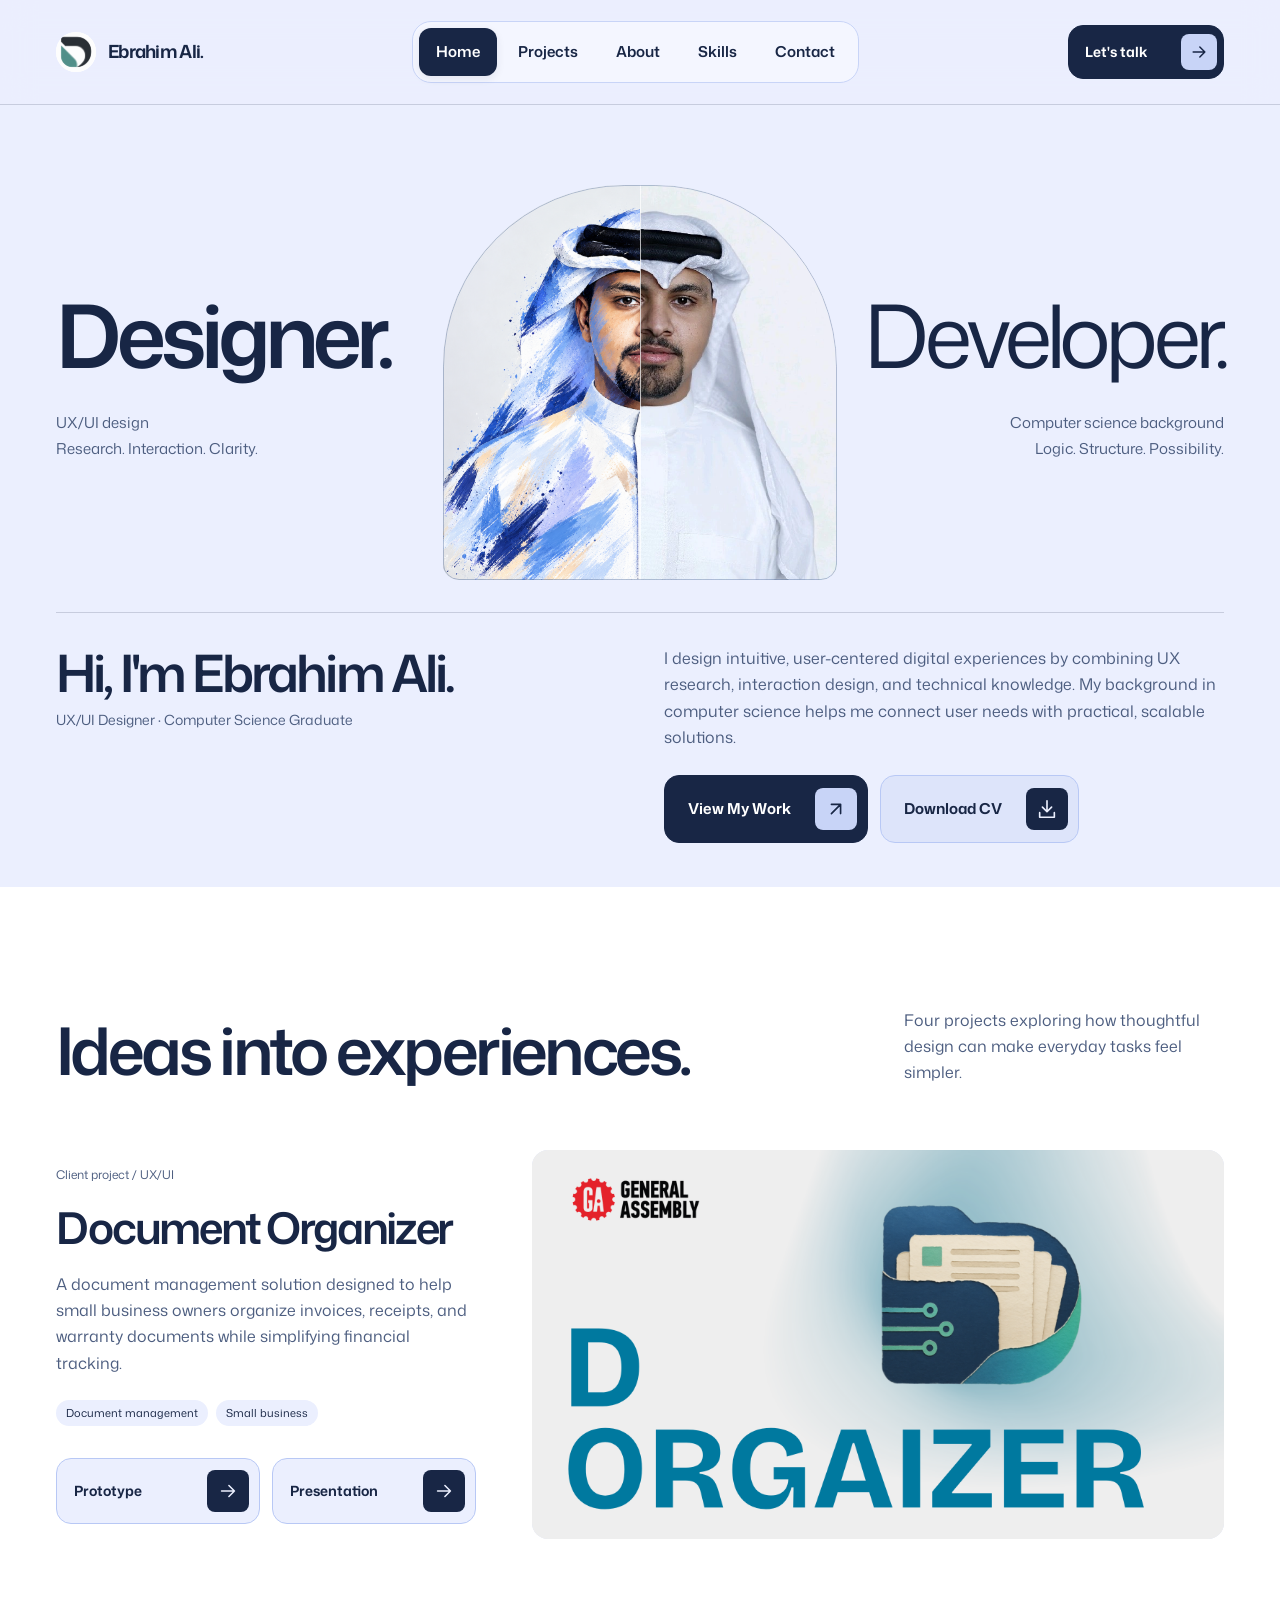
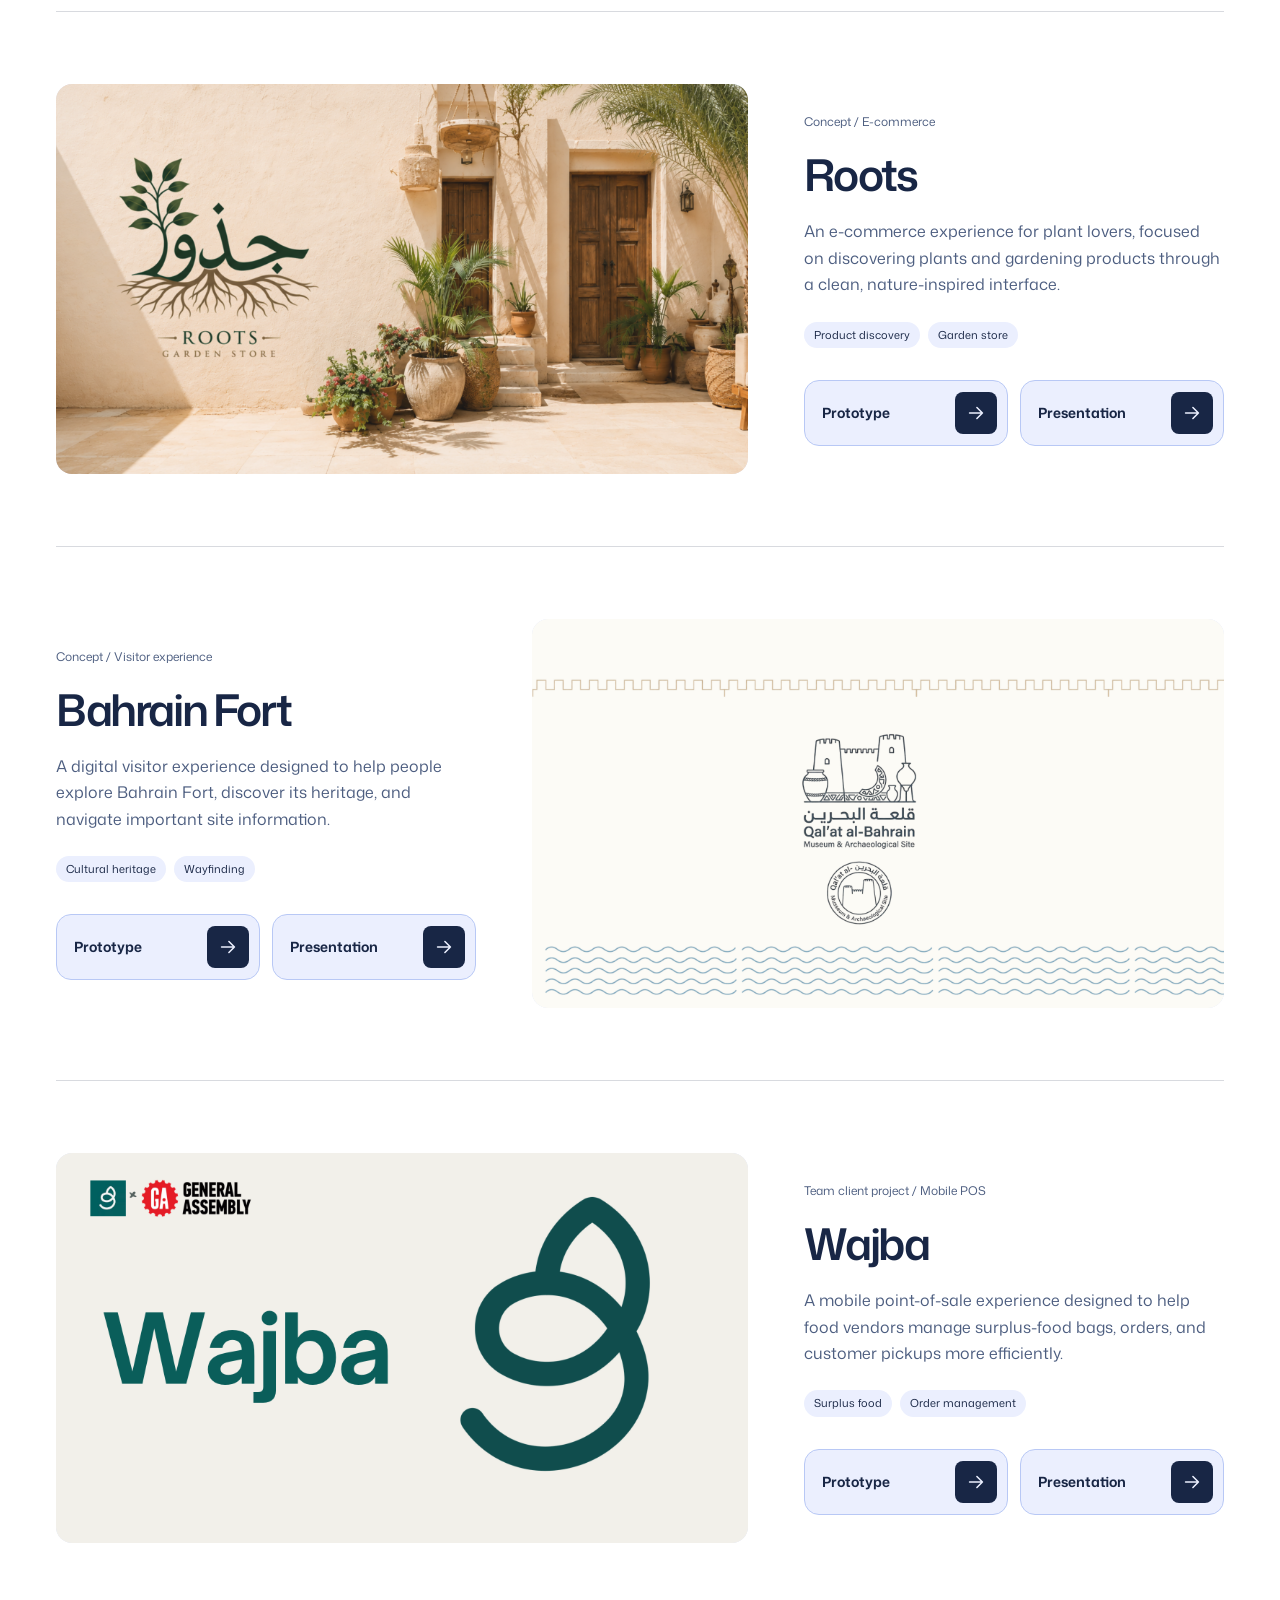
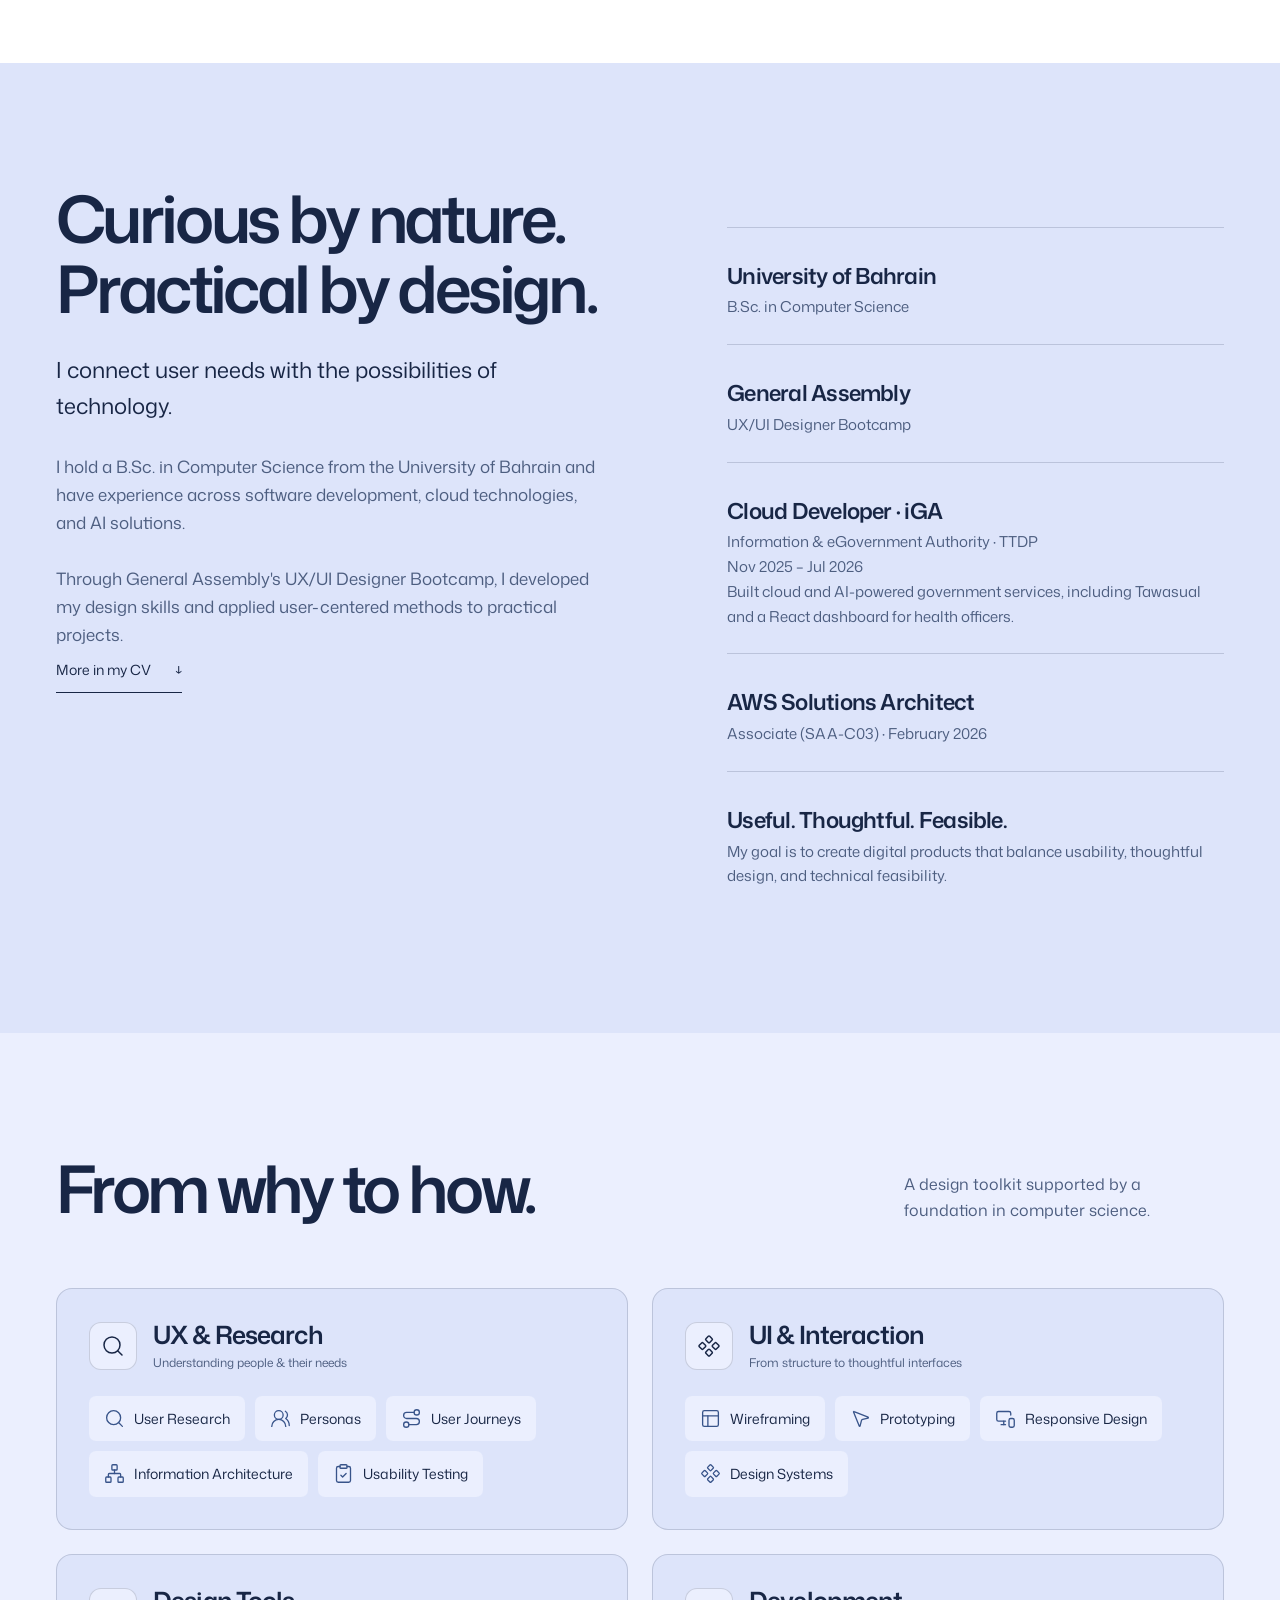
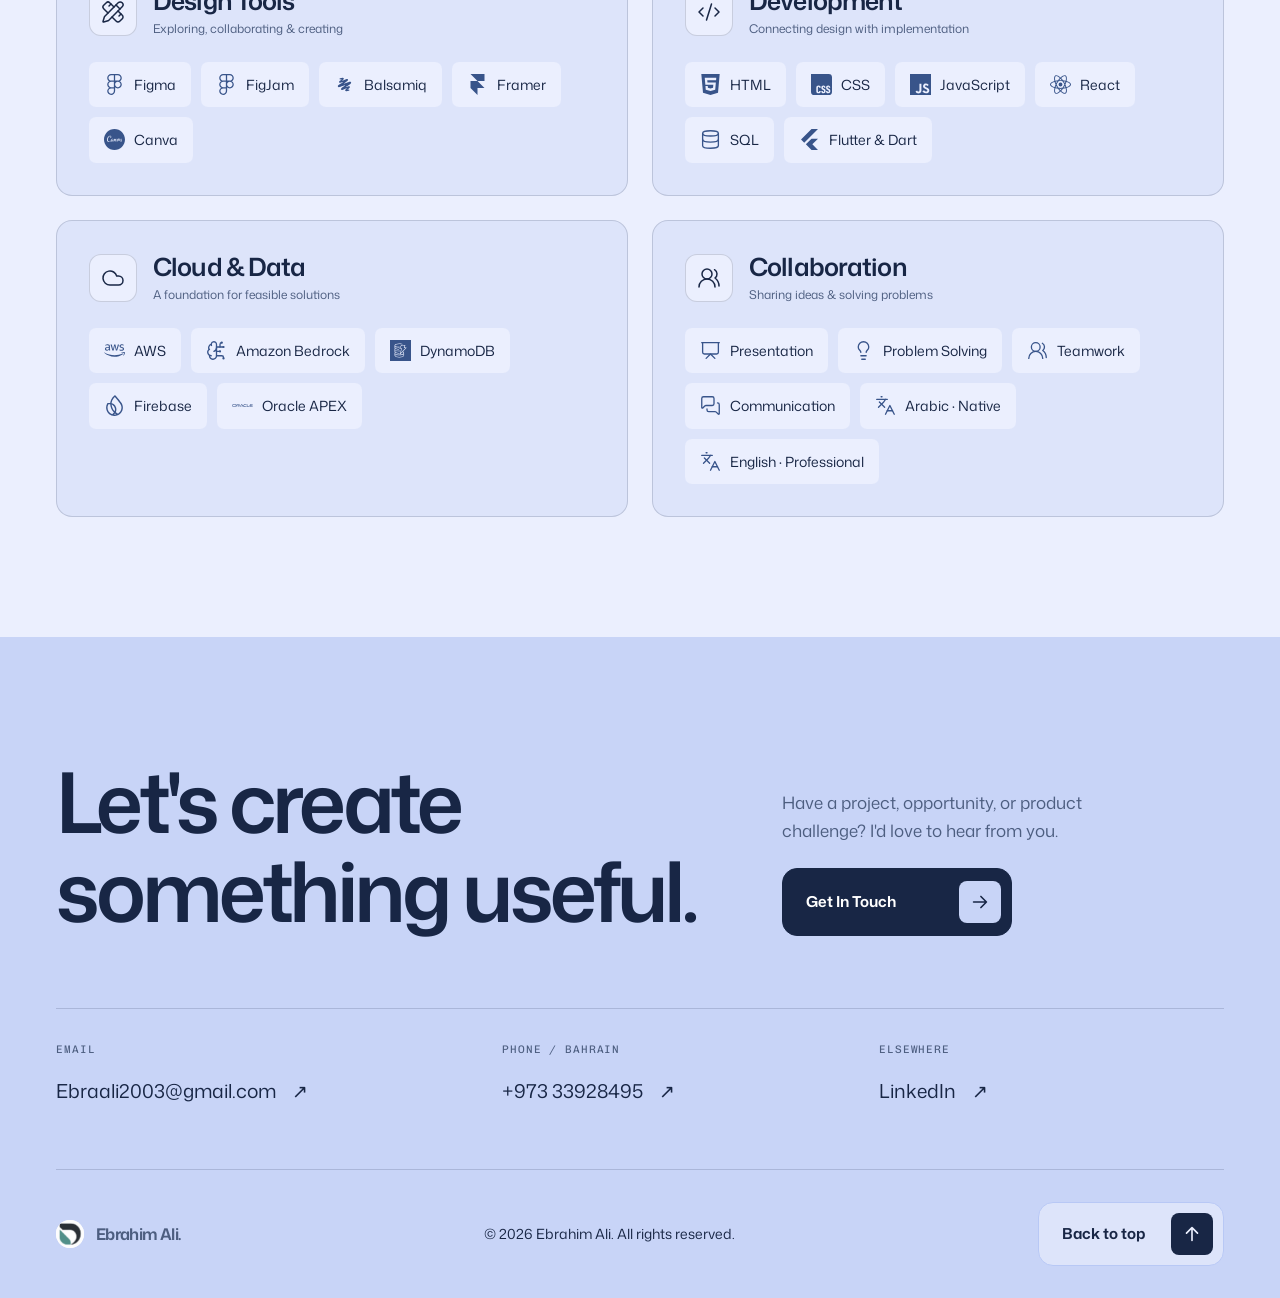
==== commit f5c35bb9: "Polish portfolio loading, split portrait, navigation and footer" ====
--- a/Ebrahim Portfolio.html
+++ b/Ebrahim Portfolio.html
@@ -13,12 +13,55 @@
 <link rel="icon" type="image/png" href="Abstract Charcoal and Teal D Emblem.png">
 <link rel="preconnect" href="https://fonts.googleapis.com">
 <link rel="preconnect" href="https://fonts.gstatic.com" crossorigin>
-<link href="https://fonts.googleapis.com/css2?family=Mona+Sans:wght@400;500;600;650;700&family=Chivo+Mono:wght@400&display=swap" rel="stylesheet">
-<link rel="stylesheet" href="styles.css">
+<link href="https://fonts.googleapis.com/css2?family=Mona+Sans:wght@400;500;600;650;700&family=Chivo+Mono:wght@400&display=swap" rel="stylesheet" media="print" onload="this.media='all'">
+<style>
+.loading-screen{display:none}
+.js-boot:not(.is-ready) .site-header,.js-boot:not(.is-ready) main,.js-boot:not(.is-ready) footer{visibility:hidden}
+.show-skeleton .loading-screen{display:block;position:fixed;inset:0;z-index:200;background:#EBEFFE;color:#182645;overflow:hidden;font-family:Arial,sans-serif}
+.show-skeleton body{overflow:hidden}
+.loading-shell{max-width:1440px;margin:auto;padding:24px 56px}
+.skeleton-nav{display:flex;justify-content:space-between;align-items:center;height:64px;border-bottom:1px solid #C8D4F7;padding-bottom:24px}
+.skeleton-block{position:relative;overflow:hidden;background:#DDE4FA;border-radius:8px}
+.skeleton-block::after{content:'';position:absolute;inset:0;transform:translateX(-100%);background:linear-gradient(100deg,transparent,#ffffff80,transparent);animation:skeleton-shimmer 1.6s ease-in-out infinite}
+.skeleton-brand{width:170px;height:32px}.skeleton-menu{width:440px;height:48px}.skeleton-cta{width:150px;height:48px}
+.skeleton-hero{display:grid;grid-template-columns:1fr 1fr 1fr;gap:32px;align-items:center;padding:56px 0 32px}
+.skeleton-title{height:72px;width:100%}.skeleton-caption{height:16px;width:70%;margin-top:24px}.skeleton-photo{aspect-ratio:1;border-radius:46% 46% 16px 16px}.skeleton-bottom{display:grid;grid-template-columns:1fr 1fr;gap:56px;margin-top:32px}.skeleton-name{height:48px;width:80%}.skeleton-line{height:14px;margin-bottom:16px}.skeleton-line:last-child{width:70%}.skeleton-buttons{display:flex;gap:14px;margin-top:24px}.skeleton-button{width:190px;height:64px}.loading-status{font-size:13px;color:#4D5E80;margin-top:32px}
+@keyframes skeleton-shimmer{to{transform:translateX(100%)}}
+@media(max-width:1100px){.skeleton-cta{display:none}.skeleton-menu{width:46%}.loading-shell{padding-inline:32px}}
+@media(max-width:767px){.loading-shell{padding:16px 20px}.skeleton-nav{height:64px}.skeleton-menu{width:74px;height:44px}.skeleton-hero{grid-template-columns:1fr 1fr;gap:24px 20px;padding-top:32px}.skeleton-title{height:42px}.skeleton-caption{height:12px;width:85%;margin-top:16px}.skeleton-photo{grid-column:1/-1;grid-row:2;width:76%;justify-self:center}.skeleton-bottom{grid-template-columns:1fr;gap:24px;margin-top:0}.skeleton-name{height:42px}.skeleton-buttons .skeleton-button{width:50%;height:60px}}
+@media(prefers-reduced-motion:reduce){.skeleton-block::after{animation:none}}
+</style>
+<script>
+// Show a real skeleton only after a slow start; always release the page.
+document.documentElement.classList.add('js-boot');
+window.portfolioBoot = {
+  done: false,
+  finish: function () {
+    if (this.done) return;
+    this.done = true;
+    clearTimeout(this.delay);
+    clearTimeout(this.deadline);
+    document.documentElement.classList.remove('show-skeleton');
+    document.documentElement.classList.add('is-ready');
+    document.querySelector('.loading-screen')?.setAttribute('aria-hidden','true');
+  }
+};
+window.portfolioBoot.delay = setTimeout(function () {
+  if (window.portfolioBoot.done) return;
+  document.documentElement.classList.add('show-skeleton');
+  document.querySelector('.loading-screen')?.setAttribute('aria-hidden','false');
+}, 400);
+window.portfolioBoot.deadline = setTimeout(function () { window.portfolioBoot.finish(); }, 6000);
+</script>
+<link id="portfolio-styles" rel="preload" as="style" href="styles.css" onload="this.onload=null;this.rel='stylesheet';window.portfolioStylesReady=true;window.dispatchEvent(new Event('portfolio:styles'))" onerror="window.portfolioBoot.finish()">
+<noscript><link rel="stylesheet" href="styles.css"></noscript>
 <script src="script.js" defer>
 </script>
 </head>
 <body>
+<div class="loading-screen" role="status" aria-live="polite" aria-hidden="true">
+<div class="loading-shell"><div aria-hidden="true"><div class="skeleton-nav"><div class="skeleton-block skeleton-brand"></div><div class="skeleton-block skeleton-menu"></div><div class="skeleton-block skeleton-cta"></div></div><div class="skeleton-hero"><div><div class="skeleton-block skeleton-title"></div><div class="skeleton-block skeleton-caption"></div></div><div class="skeleton-block skeleton-photo"></div><div><div class="skeleton-block skeleton-title"></div><div class="skeleton-block skeleton-caption"></div></div></div><div class="skeleton-bottom"><div class="skeleton-block skeleton-name"></div><div><div class="skeleton-block skeleton-line"></div><div class="skeleton-block skeleton-line"></div><div class="skeleton-block skeleton-line"></div><div class="skeleton-buttons"><div class="skeleton-block skeleton-button"></div><div class="skeleton-block skeleton-button"></div></div></div></div></div><p class="loading-status">Loading portfolio…</p></div>
+</div>
 <a class="skip" href="#main">Skip to content</a>
 <header class="site-header">
 <nav class="wrap nav-wrap" aria-label="Main navigation">
@@ -32,29 +75,29 @@
 <button class="menu-toggle" aria-controls="navigation" aria-expanded="false" type="button">Menu +</button>
 <ul class="nav-links" id="navigation">
 <li>
-<a href="#home" aria-current="location">Home</a>
+<a class="nav-button" href="#home" aria-current="location"><span class="nav-label"><span>Home</span><span aria-hidden="true">Home</span></span><span class="button-handles" aria-hidden="true"><i></i><i></i><i></i><i></i></span></a>
 </li>
 <li>
-<a href="#projects">Projects</a>
+<a class="nav-button" href="#projects"><span class="nav-label"><span>Projects</span><span aria-hidden="true">Projects</span></span><span class="button-handles" aria-hidden="true"><i></i><i></i><i></i><i></i></span></a>
 </li>
 <li>
-<a href="#about">About</a>
+<a class="nav-button" href="#about"><span class="nav-label"><span>About</span><span aria-hidden="true">About</span></span><span class="button-handles" aria-hidden="true"><i></i><i></i><i></i><i></i></span></a>
 </li>
 <li>
-<a href="#skills">Skills</a>
+<a class="nav-button" href="#skills"><span class="nav-label"><span>Skills</span><span aria-hidden="true">Skills</span></span><span class="button-handles" aria-hidden="true"><i></i><i></i><i></i><i></i></span></a>
 </li>
 <li>
-<a href="#contact">Contact</a>
+<a class="nav-button" href="#contact"><span class="nav-label"><span>Contact</span><span aria-hidden="true">Contact</span></span><span class="button-handles" aria-hidden="true"><i></i><i></i><i></i><i></i></span></a>
 </li>
-</ul>
-<a class="header-contact" href="mailto:Ebraali2003@gmail.com">Let's talk <span aria-hidden="true">↗</span>
-</a>
+<li class="mobile-contact"><a class="project-button cta-button cta-primary cta-mobile" href="mailto:Ebraali2003@gmail.com"><span class="project-button-face"><span class="project-button-label"><span>Let's talk</span><span aria-hidden="true">Let's talk</span></span><span class="project-button-arrow" aria-hidden="true"><svg viewBox="0 0 24 24" fill="none" stroke="currentColor" stroke-width="1.8" stroke-linecap="round" stroke-linejoin="round" aria-hidden="true"><path d="M5 12h14m-6-6 6 6-6 6"/></svg><svg viewBox="0 0 24 24" fill="none" stroke="currentColor" stroke-width="1.8" stroke-linecap="round" stroke-linejoin="round" aria-hidden="true"><path d="M5 12h14m-6-6 6 6-6 6"/></svg></span></span><span class="button-handles" aria-hidden="true"><i></i><i></i><i></i><i></i></span></a></li>
+</ul>
+<a class="project-button cta-button header-contact cta-nav cta-primary" href="mailto:Ebraali2003@gmail.com"><span class="project-button-face"><span class="project-button-label"><span>Let's talk</span><span aria-hidden="true">Let's talk</span></span><span class="project-button-arrow" aria-hidden="true"><svg viewBox="0 0 24 24" fill="none" stroke="currentColor" stroke-width="1.8" stroke-linecap="round" stroke-linejoin="round" aria-hidden="true"><path d="M5 12h14m-6-6 6 6-6 6"/></svg><svg viewBox="0 0 24 24" fill="none" stroke="currentColor" stroke-width="1.8" stroke-linecap="round" stroke-linejoin="round" aria-hidden="true"><path d="M5 12h14m-6-6 6 6-6 6"/></svg></span></span><span class="button-handles" aria-hidden="true"><i></i><i></i><i></i><i></i></span></a>
 </nav>
 </header>
 <main id="main" tabindex="-1">
 <section class="hero" id="home" aria-label="Introduction" tabindex="-1">
 <div class="wrap">
-<div class="hero-stage" data-portrait="developer">
+<div class="hero-stage" data-portrait="split">
 <div class="discipline">
 <h2><button class="role-switch" type="button" data-role="designer" aria-pressed="false" aria-controls="hero-portrait">Designer<span aria-hidden="true">.</span></button></h2>
 <p>UX/UI design<br>Research. Interaction. Clarity.</p>
@@ -67,7 +110,7 @@
 </div>
 </div>
 <div class="discipline right">
-<h2><button class="role-switch" type="button" data-role="developer" aria-pressed="true" aria-controls="hero-portrait">Developer<span aria-hidden="true">.</span></button></h2>
+<h2><button class="role-switch" type="button" data-role="developer" aria-pressed="false" aria-controls="hero-portrait">Developer<span aria-hidden="true">.</span></button></h2>
 <p>Computer science background<br>Logic. Structure. Possibility.</p>
 </div>
 </div>
@@ -79,10 +122,8 @@
 <div class="hero-copy">
 <p>I design intuitive, user-centered digital experiences by combining UX research, interaction design, and technical knowledge. My background in computer science helps me connect user needs with practical, scalable solutions.</p>
 <div class="actions">
-<a class="button primary" href="#projects">View My Work <span class="arrow" aria-hidden="true">↘</span>
-</a>
-<a class="button" href="./Ebrahim_Resume__UX_.pdf" download="Ebrahim_Resume__UX_.pdf">Download CV <span aria-hidden="true">↓</span>
-</a>
+<a class="project-button cta-button cta-primary" href="#projects"><span class="project-button-face"><span class="project-button-label"><span>View My Work</span><span aria-hidden="true">View My Work</span></span><span class="project-button-arrow" aria-hidden="true"><svg viewBox="0 0 24 24" fill="none" stroke="currentColor" stroke-width="1.8" stroke-linecap="round" stroke-linejoin="round" aria-hidden="true"><path d="M7 7h10v10M7 17 17 7"/></svg><svg viewBox="0 0 24 24" fill="none" stroke="currentColor" stroke-width="1.8" stroke-linecap="round" stroke-linejoin="round" aria-hidden="true"><path d="M7 7h10v10M7 17 17 7"/></svg></span></span><span class="button-handles" aria-hidden="true"><i></i><i></i><i></i><i></i></span></a>
+<a class="project-button cta-button cta-secondary" href="./Ebrahim_Resume__UX_.pdf" download="Ebrahim_Resume__UX_.pdf"><span class="project-button-face"><span class="project-button-label"><span>Download CV</span><span aria-hidden="true">Download CV</span></span><span class="project-button-arrow" aria-hidden="true"><svg viewBox="0 0 24 24" fill="none" stroke="currentColor" stroke-width="1.8" stroke-linecap="round" stroke-linejoin="round" aria-hidden="true"><path d="M12 3v12m-5-5 5 5 5-5M4 16v5h16v-5"/></svg><svg viewBox="0 0 24 24" fill="none" stroke="currentColor" stroke-width="1.8" stroke-linecap="round" stroke-linejoin="round" aria-hidden="true"><path d="M12 3v12m-5-5 5 5 5-5M4 16v5h16v-5"/></svg></span></span><span class="button-handles" aria-hidden="true"><i></i><i></i><i></i><i></i></span></a>
 </div>
 </div>
 </div>
@@ -446,8 +487,7 @@
 <div class="contact-intro">
 <p>Have a project, opportunity, or product challenge? I'd love to hear from you.</p>
 <div class="actions">
-<a class="button primary" href="mailto:Ebraali2003@gmail.com">Get In Touch <span class="arrow" aria-hidden="true">↗</span>
-</a>
+<a class="project-button cta-button cta-primary cta-contact" href="mailto:Ebraali2003@gmail.com"><span class="project-button-face"><span class="project-button-label"><span>Get In Touch</span><span aria-hidden="true">Get In Touch</span></span><span class="project-button-arrow" aria-hidden="true"><svg viewBox="0 0 24 24" fill="none" stroke="currentColor" stroke-width="1.8" stroke-linecap="round" stroke-linejoin="round" aria-hidden="true"><path d="M5 12h14m-6-6 6 6-6 6"/></svg><svg viewBox="0 0 24 24" fill="none" stroke="currentColor" stroke-width="1.8" stroke-linecap="round" stroke-linejoin="round" aria-hidden="true"><path d="M5 12h14m-6-6 6 6-6 6"/></svg></span></span><span class="button-handles" aria-hidden="true"><i></i><i></i><i></i><i></i></span></a>
 </div>
 </div>
 </div>
@@ -480,9 +520,10 @@
 <span>Ebrahim Ali.</span>
 </a>
 <p>© 2026 Ebrahim Ali. All rights reserved.</p>
-<a href="#home">Back to top ↑</a>
+<a class="project-button cta-button footer-top" href="#home"><span class="project-button-face"><span class="project-button-label"><span>Back to top</span><span aria-hidden="true">Back to top</span></span><span class="project-button-arrow" aria-hidden="true"><svg viewBox="0 0 24 24" fill="none" stroke="currentColor" stroke-width="1.8" stroke-linecap="round" stroke-linejoin="round" aria-hidden="true"><path d="M12 19V5m-6 6 6-6 6 6"/></svg><svg viewBox="0 0 24 24" fill="none" stroke="currentColor" stroke-width="1.8" stroke-linecap="round" stroke-linejoin="round" aria-hidden="true"><path d="M12 19V5m-6 6 6-6 6 6"/></svg></span></span><span class="button-handles" aria-hidden="true"><i></i><i></i><i></i><i></i></span></a>
 </div>
 </footer>
 </body>
 </html>
 
+
--- a/styles.css
+++ b/styles.css
@@ -966,16 +966,16 @@
   object-position:center;
   pointer-events:none;
 }
-.portrait-photo{transform:translate(2.6%,-2.5%) scale(1.1)}
+.portrait-photo{transform:translate(2.6%,-4.3%) scale(1.1)}
 .portrait-art{transform:scale(1.06)}
 .portrait-layer-art{
-  clip-path:inset(0 calc(100% - var(--portrait-reveal,0%)) 0 0);
+  clip-path:inset(0 calc(100% - var(--portrait-reveal,50%)) 0 0);
   transition:clip-path .78s cubic-bezier(.22,.8,.18,1);
   z-index:1;
 }
 .portrait-seam{
   position:absolute;
-  left:var(--portrait-reveal,0%);
+  left:var(--portrait-reveal,50%);
   top:0;
   bottom:0;
   width:1px;
@@ -1064,6 +1064,70 @@
   .project-actions{grid-template-columns:1fr;gap:14px}
   .project-button-face{padding-left:18px}
 }
+/* Main calls to action share the full-surface project-button interaction. */
+.cta-button{display:inline-block;min-width:190px;vertical-align:middle;font-size:15px;cursor:pointer}
+.cta-button .project-button-face{min-height:56px;padding-left:18px;gap:24px}
+.cta-button .project-button-label{font-size:15px;font-weight:650}
+.cta-primary{background:var(--ink);border-color:var(--ink);color:var(--white)}
+.cta-primary .project-button-face::before{background:var(--action)}
+.cta-primary .project-button-arrow{background:var(--blue-3);color:var(--ink)}
+.cta-primary:is(:hover,:focus-visible){background:var(--ink);border-color:var(--action);color:var(--white);box-shadow:0 0 0 4px #afc1f34d,0 10px 24px #18264524}
+.cta-secondary{background:var(--blue-2);border-color:var(--blue-4);color:var(--ink)}
+.cta-nav{min-width:156px;padding:4px;border-bottom-width:1px;text-decoration:none}
+.cta-nav .project-button-face{min-height:44px;padding:2px 2px 2px 12px;gap:18px}
+.cta-nav .project-button-label{font-size:14px}
+.cta-nav .project-button-arrow{width:36px;height:36px}
+.cta-nav .project-button-arrow svg{inset:8px;width:20px;height:20px}
+.cta-nav:hover{text-decoration:none}
+.cta-contact{min-width:230px}
+.mobile-contact{display:none}
+@media(max-width:1100px){.header-contact.cta-nav{display:none}}
+@media(max-width:767px){
+  .actions .cta-button{flex:1 1 190px;width:100%;max-width:100%}
+  .actions{gap:14px}
+  .mobile-contact{display:block;padding:16px 0 0;margin-top:8px;border-top:1px solid var(--line)}
+  .nav-links .cta-mobile{display:block;padding:5px;border:1px solid var(--ink);border-radius:15px;font-size:15px;background:var(--ink);color:white}
+  .nav-links .cta-mobile:is(:hover,:focus-visible){background:var(--ink)}
+}
+/* Larger navigation, with the same rolling labels and full-surface feedback. */
+.nav-wrap{min-height:104px;gap:20px}
+.nav-links{padding:6px;gap:4px;background:#ffffff66;border:1px solid var(--blue-3);border-radius:19px}
+.nav-links .nav-button{--nav-line:22px;position:relative;isolation:isolate;display:flex;align-items:center;justify-content:center;min-height:48px;padding:12px 17px;font-size:15px;font-weight:600;border-radius:12px;background:transparent;transition:color .3s,box-shadow .3s,transform .3s var(--ease)}
+.nav-button::before{content:'';position:absolute;inset:0;background:var(--blue-3);border-radius:inherit;transform:scaleX(0);transform-origin:left;transition:transform .4s var(--ease);z-index:-1}
+.nav-label{display:block;height:var(--nav-line);line-height:var(--nav-line);overflow:hidden}
+.nav-label>span{display:block;transition:transform .4s var(--ease)}
+.nav-links .nav-button[aria-current]{background:var(--ink);color:white;box-shadow:0 3px 8px #18264515}
+.nav-button[aria-current]::before{background:var(--action)}
+.nav-links .nav-button:is(:hover,:focus-visible){background:transparent;box-shadow:0 0 0 3px #afc1f32b;transform:translateY(-1px)}
+.nav-links .nav-button[aria-current]:is(:hover,:focus-visible){background:var(--ink)}
+.nav-button:is(:hover,:focus-visible)::before{transform:scaleX(1)}
+.nav-button:is(:hover,:focus-visible) .nav-label>span{transform:translateY(calc(-1 * var(--nav-line)))}
+.nav-button:is(:hover,:focus-visible) .button-handles{opacity:1}
+.nav-button .button-handles i{width:6px;height:6px}
+.footer-inner{padding:32px 0;min-height:110px;gap:32px}
+.footer-inner .brand{font-size:16px}
+.footer-inner>p{font-size:14px;color:var(--ink);line-height:1.6}
+.footer-top{min-width:186px;background:var(--blue-2);color:var(--ink)}
+.footer-top .project-button-face{min-height:50px}
+.footer-top:hover{text-decoration:none}
+.is-ready .hero-stage{animation:page-arrive .7s var(--ease) both}
+.is-ready .hero-bottom{animation:page-arrive .7s .1s var(--ease) both}
+@keyframes page-arrive{from{opacity:.35;transform:translateY(10px)}to{opacity:1;transform:translateY(0)}}
+@media(max-width:1100px){
+  .nav-links .nav-button{padding-inline:14px}
+}
+@media(max-width:767px){
+  .nav-wrap{min-height:80px}
+  .nav-links{top:80px;max-height:calc(100dvh - 80px);overflow-y:auto;padding:20px;border-radius:0 0 20px 20px;background:var(--blue-1);border:1px solid var(--blue-3);border-top:0;gap:10px}
+  .nav-links .nav-button{--nav-line:26px;justify-content:space-between;min-height:58px;padding:16px 20px;font-size:20px;border:1px solid var(--line);background:var(--blue-2)}
+  .menu-toggle{min-height:48px;padding:10px 20px;border-color:var(--blue-4);background:var(--blue-2);font-weight:600}
+  .footer-inner{gap:24px;justify-content:space-between}
+  .footer-top{min-width:160px}
+  .footer-top .project-button-face{padding-left:12px;gap:12px}
+  .footer-top .project-button-label{font-size:13px}
+  .footer-inner>p{font-size:12px}
+  body:not(.js) .nav-links .nav-button{font-size:12px;min-height:40px;padding:7px 10px}
+}
 @media(prefers-reduced-motion:reduce){
   html{
     scroll-behavior:auto
@@ -1077,7 +1141,9 @@
     transform:scale(1.9)!important
   }
   /* Static image registration is geometry, not animation. */
-  .portrait-photo{transform:translate(2.6%,-2.5%) scale(1.1)!important}
+  .portrait-photo{transform:translate(2.6%,-4.3%) scale(1.1)!important}
   .portrait-art{transform:scale(1.06)!important}
   .project-button-label>span[aria-hidden],.project-button-arrow svg:last-child{display:none}
-}
+  .nav-label>span[aria-hidden]{display:none}
+}
+
--- a/styles.css
+++ b/styles.css
@@ -966,16 +966,16 @@
   object-position:center;
   pointer-events:none;
 }
-.portrait-photo{transform:translate(2.6%,-2.5%) scale(1.1)}
+.portrait-photo{transform:translate(2.6%,-4.3%) scale(1.1)}
 .portrait-art{transform:scale(1.06)}
 .portrait-layer-art{
-  clip-path:inset(0 calc(100% - var(--portrait-reveal,0%)) 0 0);
+  clip-path:inset(0 calc(100% - var(--portrait-reveal,50%)) 0 0);
   transition:clip-path .78s cubic-bezier(.22,.8,.18,1);
   z-index:1;
 }
 .portrait-seam{
   position:absolute;
-  left:var(--portrait-reveal,0%);
+  left:var(--portrait-reveal,50%);
   top:0;
   bottom:0;
   width:1px;
@@ -1064,6 +1064,70 @@
   .project-actions{grid-template-columns:1fr;gap:14px}
   .project-button-face{padding-left:18px}
 }
+/* Main calls to action share the full-surface project-button interaction. */
+.cta-button{display:inline-block;min-width:190px;vertical-align:middle;font-size:15px;cursor:pointer}
+.cta-button .project-button-face{min-height:56px;padding-left:18px;gap:24px}
+.cta-button .project-button-label{font-size:15px;font-weight:650}
+.cta-primary{background:var(--ink);border-color:var(--ink);color:var(--white)}
+.cta-primary .project-button-face::before{background:var(--action)}
+.cta-primary .project-button-arrow{background:var(--blue-3);color:var(--ink)}
+.cta-primary:is(:hover,:focus-visible){background:var(--ink);border-color:var(--action);color:var(--white);box-shadow:0 0 0 4px #afc1f34d,0 10px 24px #18264524}
+.cta-secondary{background:var(--blue-2);border-color:var(--blue-4);color:var(--ink)}
+.cta-nav{min-width:156px;padding:4px;border-bottom-width:1px;text-decoration:none}
+.cta-nav .project-button-face{min-height:44px;padding:2px 2px 2px 12px;gap:18px}
+.cta-nav .project-button-label{font-size:14px}
+.cta-nav .project-button-arrow{width:36px;height:36px}
+.cta-nav .project-button-arrow svg{inset:8px;width:20px;height:20px}
+.cta-nav:hover{text-decoration:none}
+.cta-contact{min-width:230px}
+.mobile-contact{display:none}
+@media(max-width:1100px){.header-contact.cta-nav{display:none}}
+@media(max-width:767px){
+  .actions .cta-button{flex:1 1 190px;width:100%;max-width:100%}
+  .actions{gap:14px}
+  .mobile-contact{display:block;padding:16px 0 0;margin-top:8px;border-top:1px solid var(--line)}
+  .nav-links .cta-mobile{display:block;padding:5px;border:1px solid var(--ink);border-radius:15px;font-size:15px;background:var(--ink);color:white}
+  .nav-links .cta-mobile:is(:hover,:focus-visible){background:var(--ink)}
+}
+/* Larger navigation, with the same rolling labels and full-surface feedback. */
+.nav-wrap{min-height:104px;gap:20px}
+.nav-links{padding:6px;gap:4px;background:#ffffff66;border:1px solid var(--blue-3);border-radius:19px}
+.nav-links .nav-button{--nav-line:22px;position:relative;isolation:isolate;display:flex;align-items:center;justify-content:center;min-height:48px;padding:12px 17px;font-size:15px;font-weight:600;border-radius:12px;background:transparent;transition:color .3s,box-shadow .3s,transform .3s var(--ease)}
+.nav-button::before{content:'';position:absolute;inset:0;background:var(--blue-3);border-radius:inherit;transform:scaleX(0);transform-origin:left;transition:transform .4s var(--ease);z-index:-1}
+.nav-label{display:block;height:var(--nav-line);line-height:var(--nav-line);overflow:hidden}
+.nav-label>span{display:block;transition:transform .4s var(--ease)}
+.nav-links .nav-button[aria-current]{background:var(--ink);color:white;box-shadow:0 3px 8px #18264515}
+.nav-button[aria-current]::before{background:var(--action)}
+.nav-links .nav-button:is(:hover,:focus-visible){background:transparent;box-shadow:0 0 0 3px #afc1f32b;transform:translateY(-1px)}
+.nav-links .nav-button[aria-current]:is(:hover,:focus-visible){background:var(--ink)}
+.nav-button:is(:hover,:focus-visible)::before{transform:scaleX(1)}
+.nav-button:is(:hover,:focus-visible) .nav-label>span{transform:translateY(calc(-1 * var(--nav-line)))}
+.nav-button:is(:hover,:focus-visible) .button-handles{opacity:1}
+.nav-button .button-handles i{width:6px;height:6px}
+.footer-inner{padding:32px 0;min-height:110px;gap:32px}
+.footer-inner .brand{font-size:16px}
+.footer-inner>p{font-size:14px;color:var(--ink);line-height:1.6}
+.footer-top{min-width:186px;background:var(--blue-2);color:var(--ink)}
+.footer-top .project-button-face{min-height:50px}
+.footer-top:hover{text-decoration:none}
+.is-ready .hero-stage{animation:page-arrive .7s var(--ease) both}
+.is-ready .hero-bottom{animation:page-arrive .7s .1s var(--ease) both}
+@keyframes page-arrive{from{opacity:.35;transform:translateY(10px)}to{opacity:1;transform:translateY(0)}}
+@media(max-width:1100px){
+  .nav-links .nav-button{padding-inline:14px}
+}
+@media(max-width:767px){
+  .nav-wrap{min-height:80px}
+  .nav-links{top:80px;max-height:calc(100dvh - 80px);overflow-y:auto;padding:20px;border-radius:0 0 20px 20px;background:var(--blue-1);border:1px solid var(--blue-3);border-top:0;gap:10px}
+  .nav-links .nav-button{--nav-line:26px;justify-content:space-between;min-height:58px;padding:16px 20px;font-size:20px;border:1px solid var(--line);background:var(--blue-2)}
+  .menu-toggle{min-height:48px;padding:10px 20px;border-color:var(--blue-4);background:var(--blue-2);font-weight:600}
+  .footer-inner{gap:24px;justify-content:space-between}
+  .footer-top{min-width:160px}
+  .footer-top .project-button-face{padding-left:12px;gap:12px}
+  .footer-top .project-button-label{font-size:13px}
+  .footer-inner>p{font-size:12px}
+  body:not(.js) .nav-links .nav-button{font-size:12px;min-height:40px;padding:7px 10px}
+}
 @media(prefers-reduced-motion:reduce){
   html{
     scroll-behavior:auto
@@ -1077,7 +1141,9 @@
     transform:scale(1.9)!important
   }
   /* Static image registration is geometry, not animation. */
-  .portrait-photo{transform:translate(2.6%,-2.5%) scale(1.1)!important}
+  .portrait-photo{transform:translate(2.6%,-4.3%) scale(1.1)!important}
   .portrait-art{transform:scale(1.06)!important}
   .project-button-label>span[aria-hidden],.project-button-arrow svg:last-child{display:none}
-}
+  .nav-label>span[aria-hidden]{display:none}
+}
+
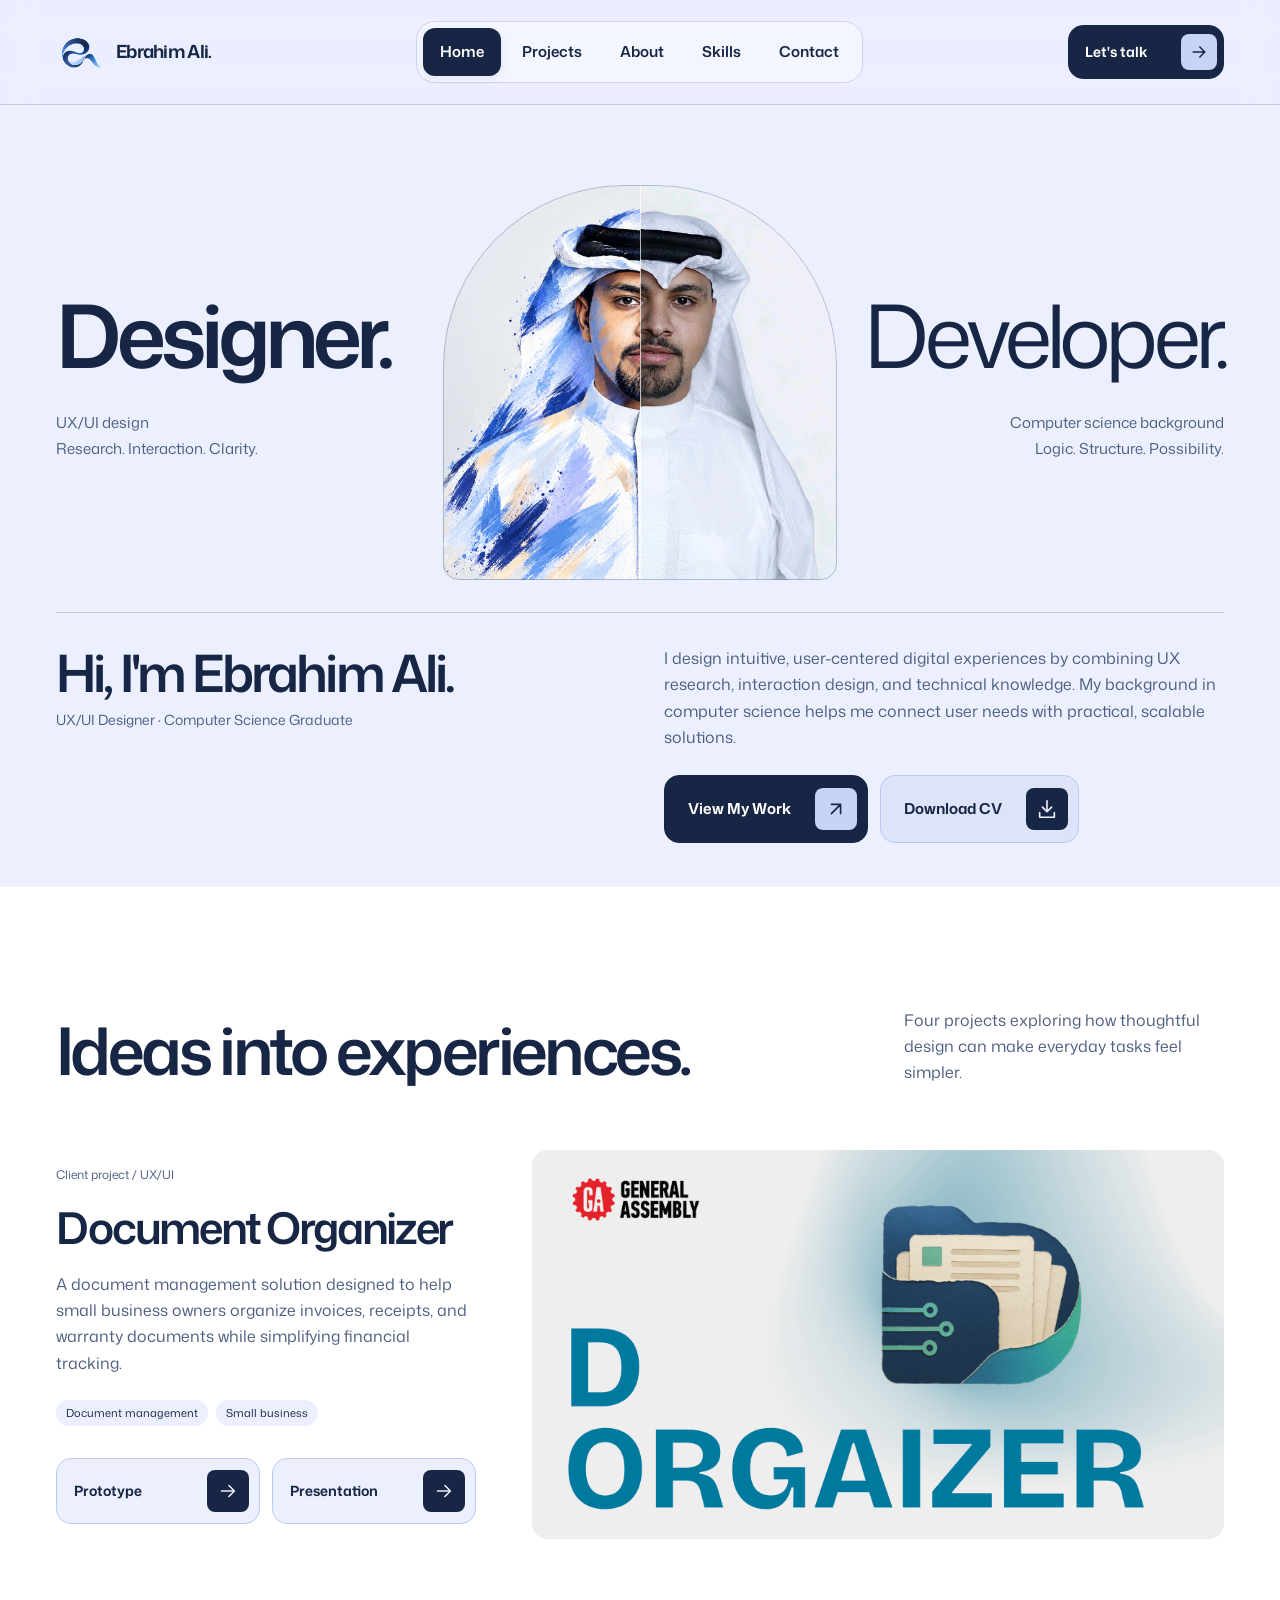
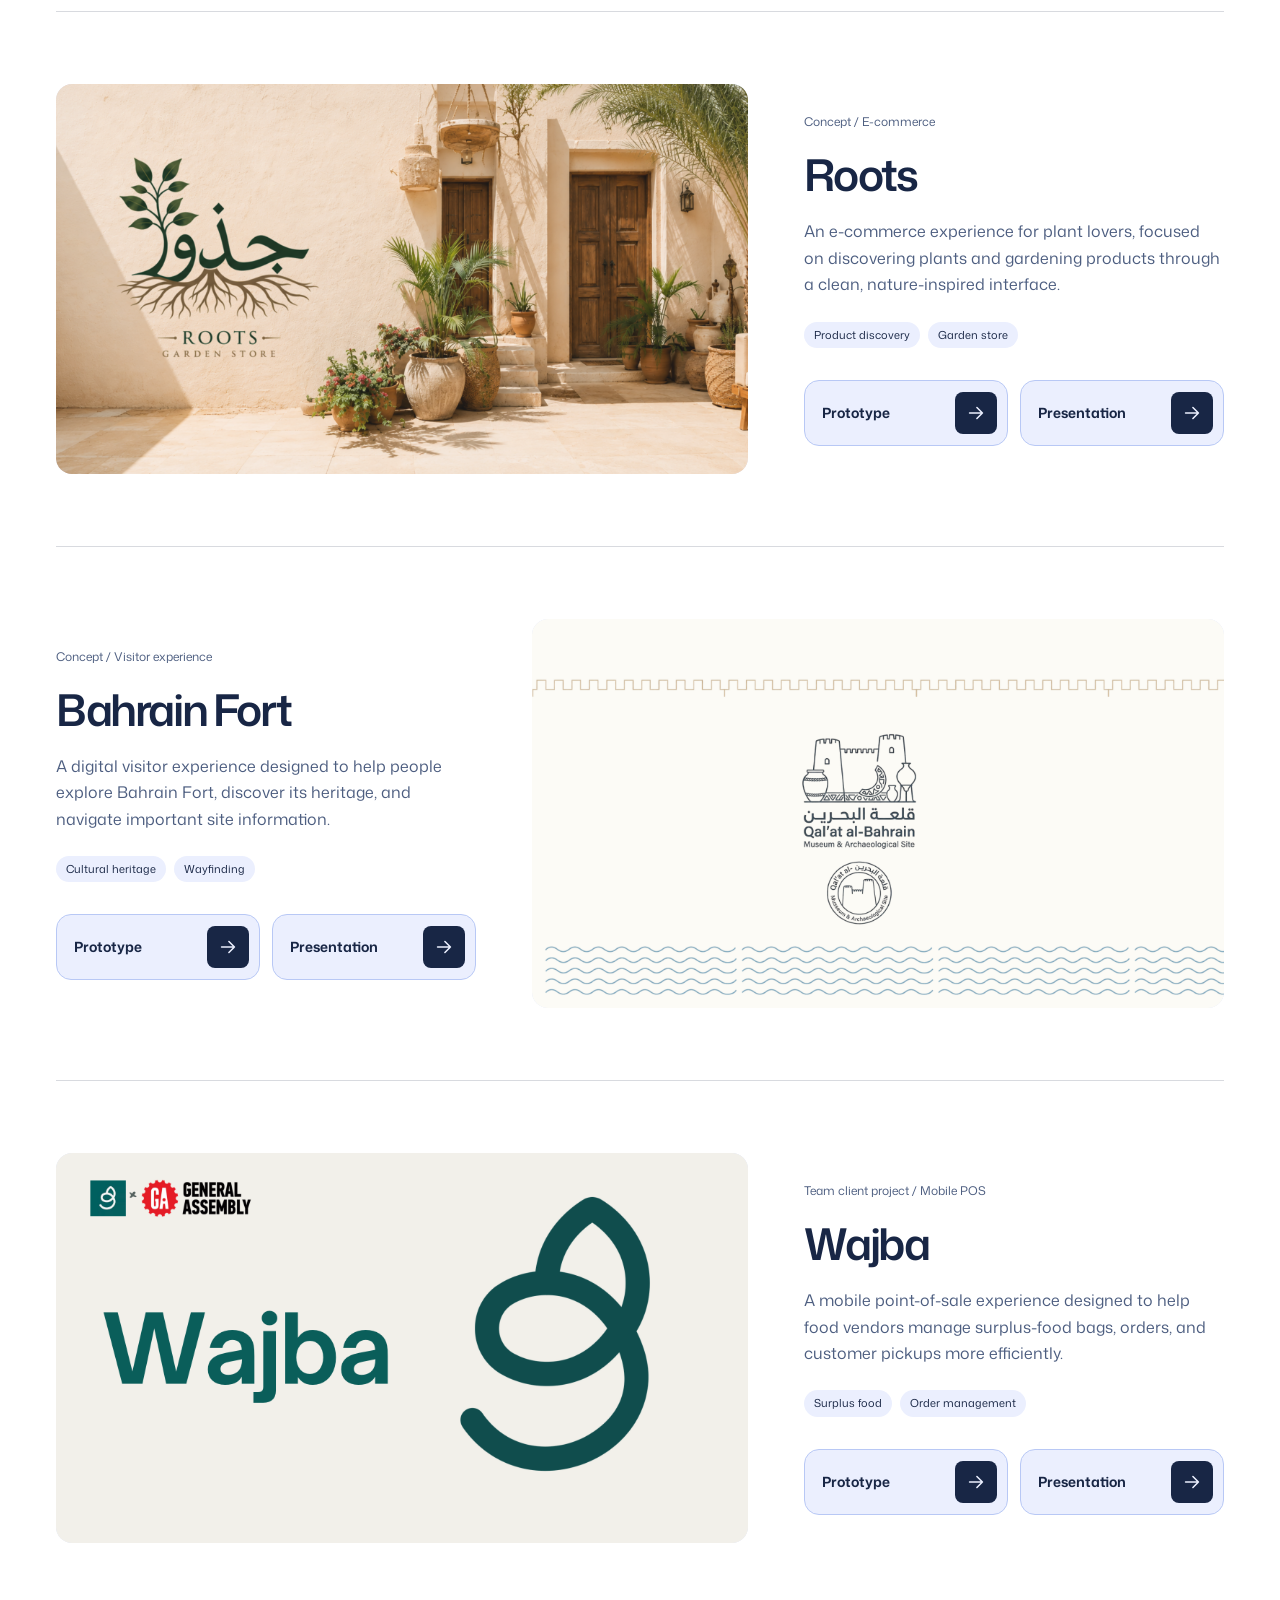
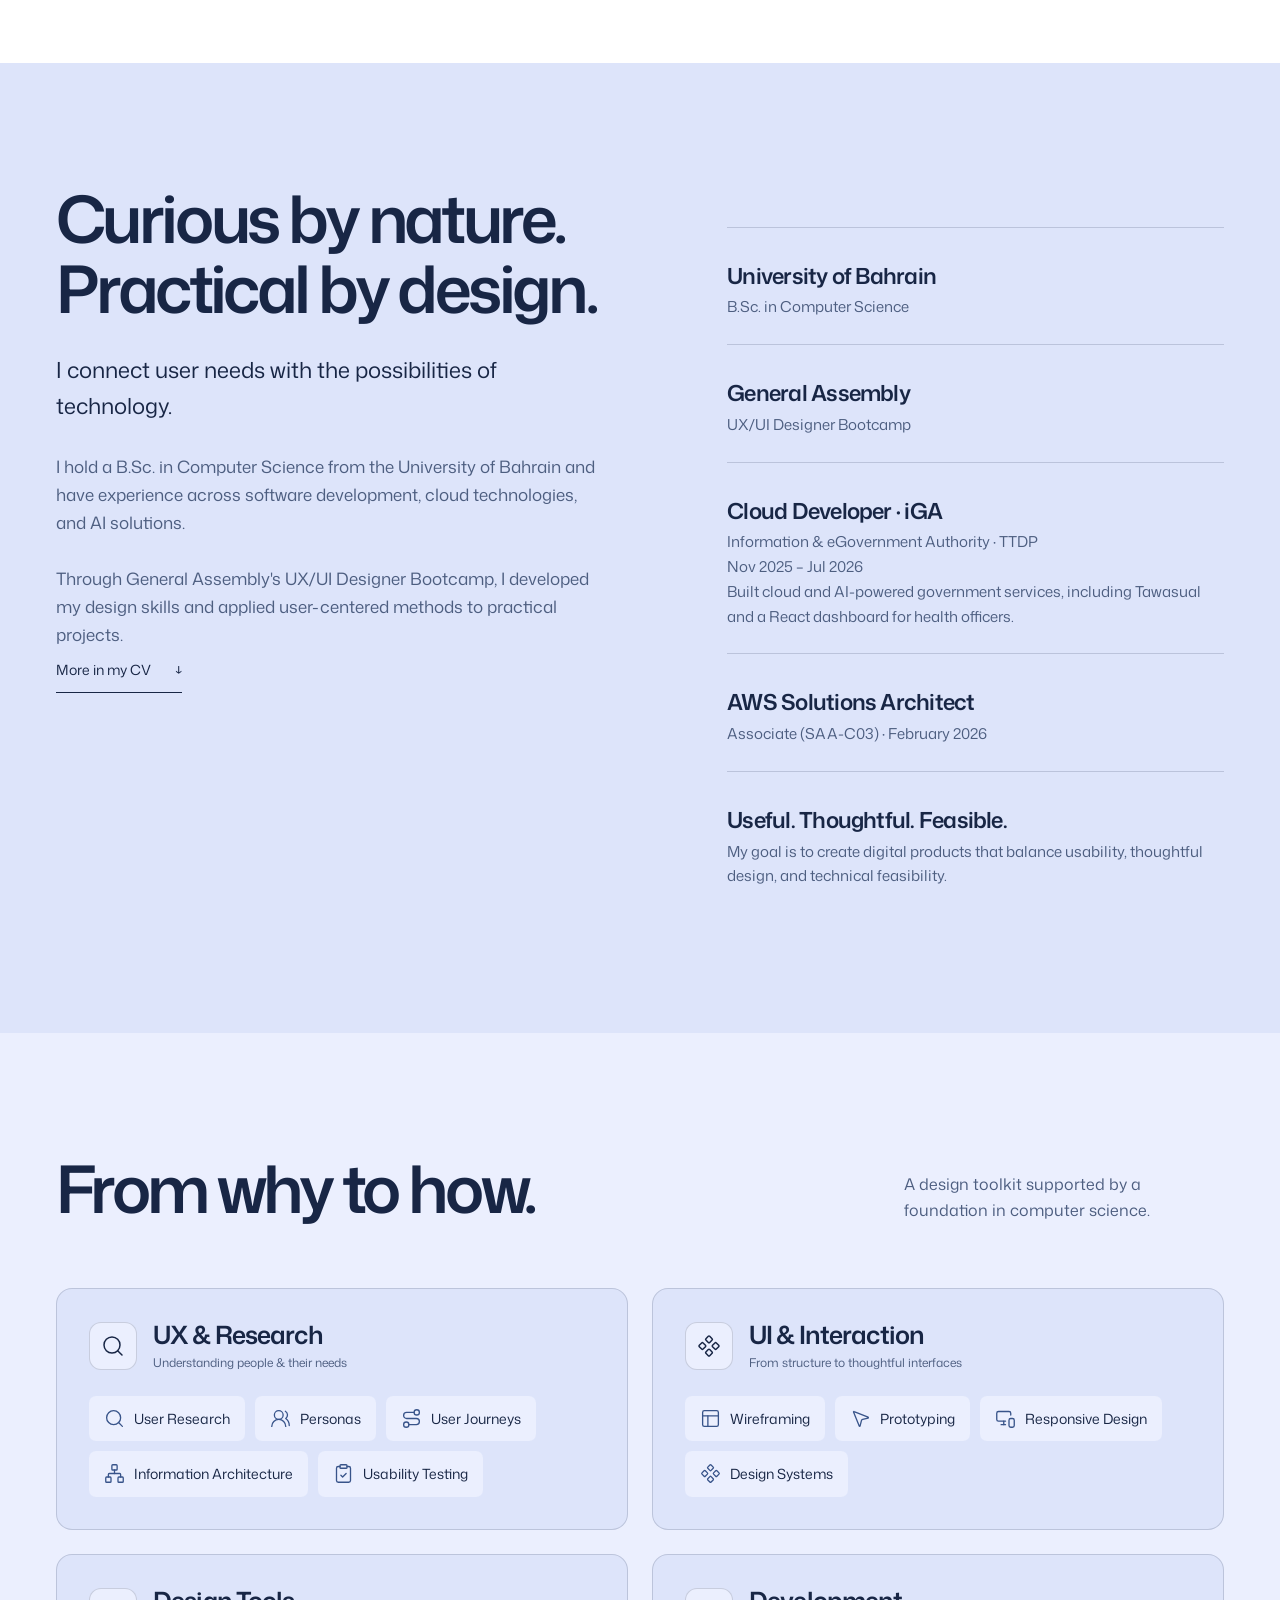
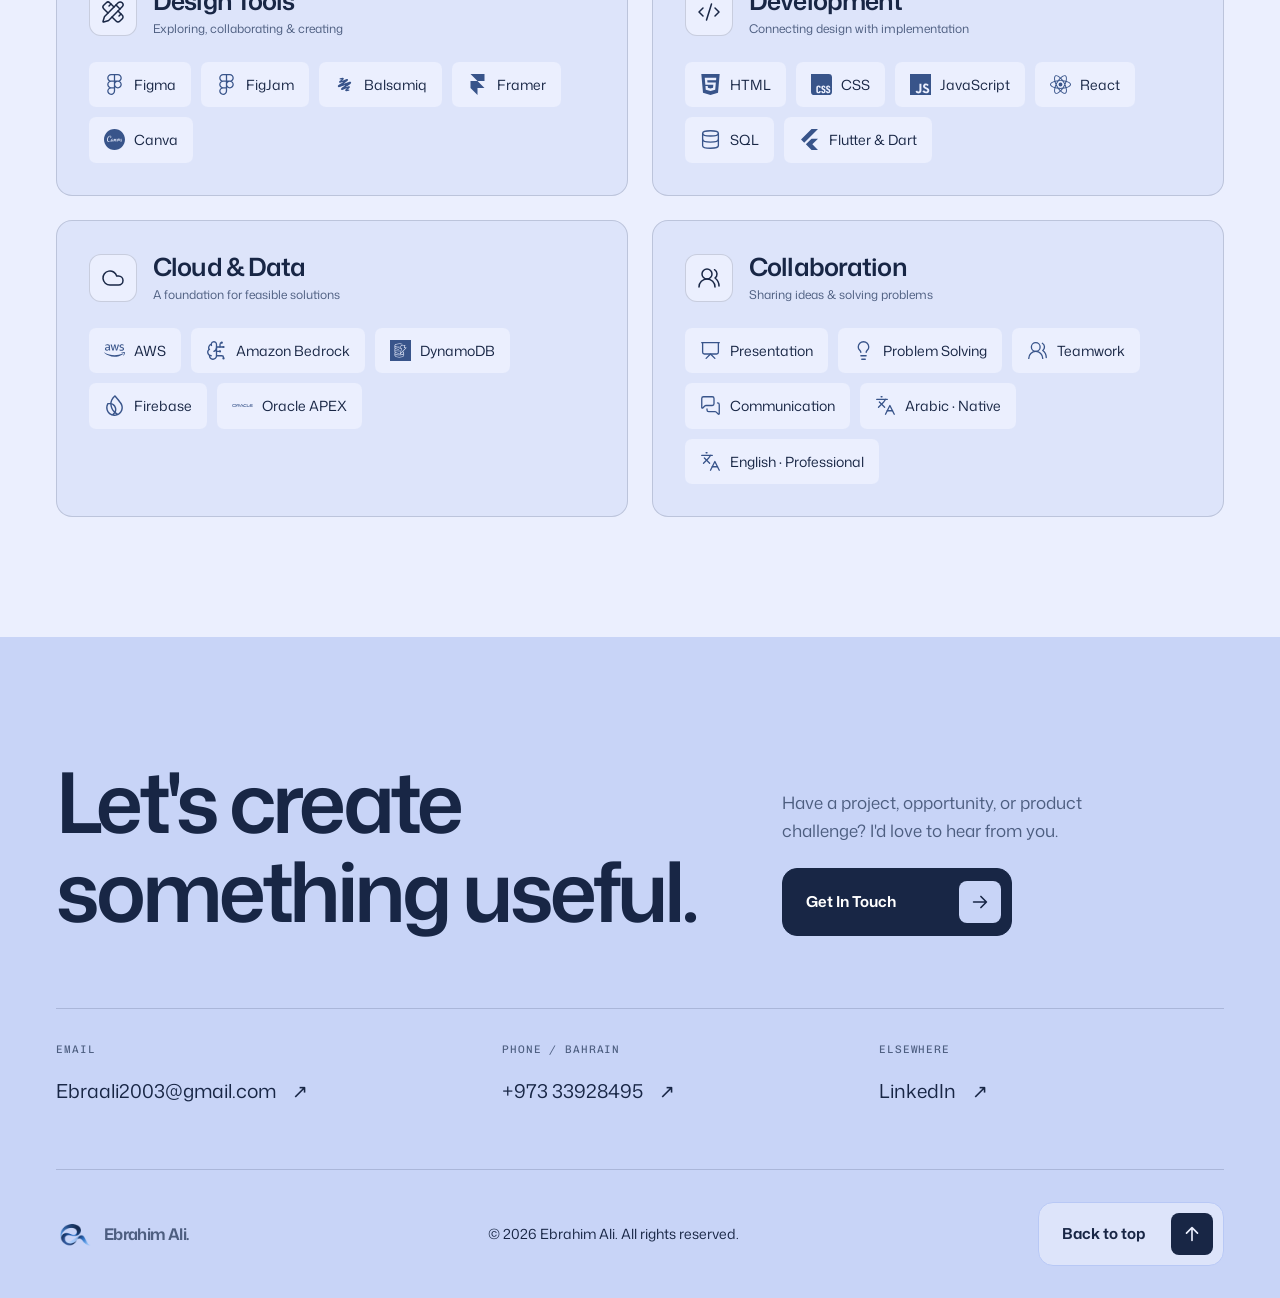
==== commit bec7a633: "Update portfolio ribbon logo and Document Organizer prototype" ====
--- a/Ebrahim Portfolio.html
+++ b/Ebrahim Portfolio.html
@@ -10,7 +10,7 @@
 <meta property="og:description" content="Thoughtful experiences. A technical perspective. Explore my selected UX/UI projects.">
 <meta property="og:type" content="website">
 <meta property="og:image" content="1778496923520.png">
-<link rel="icon" type="image/png" href="Abstract Charcoal and Teal D Emblem.png">
+<link rel="icon" type="image/png" href="Glossy Blue Ribbon Loop Emblem.png">
 <link rel="preconnect" href="https://fonts.googleapis.com">
 <link rel="preconnect" href="https://fonts.gstatic.com" crossorigin>
 <link href="https://fonts.googleapis.com/css2?family=Mona+Sans:wght@400;500;600;650;700&family=Chivo+Mono:wght@400&display=swap" rel="stylesheet" media="print" onload="this.media='all'">
@@ -67,7 +67,7 @@
 <nav class="wrap nav-wrap" aria-label="Main navigation">
 <a class="brand" href="#home" aria-label="Ebrahim Ali — Home">
 <span class="brand-mark">
-<img src="Abstract Charcoal and Teal D Emblem.png" width="1254" height="1254" alt="">
+<img src="Glossy Blue Ribbon Loop Emblem.png" width="1460" height="1077" alt="">
 </span>
 <span>Ebrahim Ali<span aria-hidden="true">.</span>
 </span>
@@ -138,7 +138,7 @@
 <p>Four projects exploring how thoughtful design can make everyday tasks feel simpler.</p>
 </div>
 <article class="project">
-<a class="project-media" href="https://cross-brief-78650232.figma.site" target="_blank" rel="noopener noreferrer" aria-label="Document Organizer prototype (opens in a new tab)">
+<a class="project-media" href="https://www.figma.com/proto/dua4YL4MAZnrSSY4bpByHo/Figma-PROJECT-1?node-id=158-230&amp;t=a1PajKLrSFepDcD1-1&amp;scaling=scale-down&amp;content-scaling=fixed&amp;page-id=17%3A41" target="_blank" rel="noopener noreferrer" aria-label="Document Organizer prototype (opens in a new tab)">
 <img src="Project1.png" width="1920" height="1080" loading="lazy" decoding="async" alt="Document Organizer project banner">
 </a>
 <div class="project-info">
@@ -152,7 +152,7 @@
 <span>Small business</span>
 </div>
 <div class="project-actions">
-<a class="project-button" href="https://cross-brief-78650232.figma.site" target="_blank" rel="noopener noreferrer" aria-label="Document Organizer prototype (opens in a new tab)"><span class="project-button-face"><span class="project-button-label"><span>Prototype</span><span aria-hidden="true">Prototype</span></span><span class="project-button-arrow" aria-hidden="true"><svg viewBox="0 0 24 24" fill="none" stroke="currentColor" stroke-width="1.7" stroke-linecap="round" stroke-linejoin="round" aria-hidden="true"><path d="M5 12h14m-6-6 6 6-6 6"/></svg><svg viewBox="0 0 24 24" fill="none" stroke="currentColor" stroke-width="1.7" stroke-linecap="round" stroke-linejoin="round" aria-hidden="true"><path d="M5 12h14m-6-6 6 6-6 6"/></svg></span></span><span class="button-handles" aria-hidden="true"><i></i><i></i><i></i><i></i></span></a>
+<a class="project-button" href="https://www.figma.com/proto/dua4YL4MAZnrSSY4bpByHo/Figma-PROJECT-1?node-id=158-230&amp;t=a1PajKLrSFepDcD1-1&amp;scaling=scale-down&amp;content-scaling=fixed&amp;page-id=17%3A41" target="_blank" rel="noopener noreferrer" aria-label="Document Organizer prototype (opens in a new tab)"><span class="project-button-face"><span class="project-button-label"><span>Prototype</span><span aria-hidden="true">Prototype</span></span><span class="project-button-arrow" aria-hidden="true"><svg viewBox="0 0 24 24" fill="none" stroke="currentColor" stroke-width="1.7" stroke-linecap="round" stroke-linejoin="round" aria-hidden="true"><path d="M5 12h14m-6-6 6 6-6 6"/></svg><svg viewBox="0 0 24 24" fill="none" stroke="currentColor" stroke-width="1.7" stroke-linecap="round" stroke-linejoin="round" aria-hidden="true"><path d="M5 12h14m-6-6 6 6-6 6"/></svg></span></span><span class="button-handles" aria-hidden="true"><i></i><i></i><i></i><i></i></span></a>
 <a class="project-button" href="https://canva.link/fwiibfqca9cnpaj" target="_blank" rel="noopener noreferrer" aria-label="Document Organizer presentation (opens in a new tab)"><span class="project-button-face"><span class="project-button-label"><span>Presentation</span><span aria-hidden="true">Presentation</span></span><span class="project-button-arrow" aria-hidden="true"><svg viewBox="0 0 24 24" fill="none" stroke="currentColor" stroke-width="1.7" stroke-linecap="round" stroke-linejoin="round" aria-hidden="true"><path d="M5 12h14m-6-6 6 6-6 6"/></svg><svg viewBox="0 0 24 24" fill="none" stroke="currentColor" stroke-width="1.7" stroke-linecap="round" stroke-linejoin="round" aria-hidden="true"><path d="M5 12h14m-6-6 6 6-6 6"/></svg></span></span><span class="button-handles" aria-hidden="true"><i></i><i></i><i></i><i></i></span></a>
 </div>
 </div>
@@ -515,7 +515,7 @@
 <div class="wrap footer-inner">
 <a class="brand" href="#home">
 <span class="brand-mark">
-<img src="Abstract Charcoal and Teal D Emblem.png" width="1254" height="1254" alt="">
+<img src="Glossy Blue Ribbon Loop Emblem.png" width="1460" height="1077" alt="">
 </span>
 <span>Ebrahim Ali.</span>
 </a>
--- a/styles.css
+++ b/styles.css
@@ -116,18 +116,17 @@
   letter-spacing:-.04em
 }
 .brand-mark{
-  width:40px;
+  width:48px;
   height:40px;
-  overflow:hidden;
-  border-radius:50%;
-  background:white;
+  overflow:visible;
+  border-radius:0;
+  background:transparent;
   flex-shrink:0
 }
 .brand-mark img{
   width:100%;
   height:100%;
-  transform:scale(1.9);
-  object-fit:cover
+  object-fit:contain
 }
 .nav-links{
   display:flex;
@@ -516,8 +515,8 @@
   font-size:14px
 }
 .footer-inner .brand-mark{
-  width:28px;
-  height:28px
+  width:36px;
+  height:32px
 }
 .reveal-enter{
   animation:arrive .65s var(--ease) both
@@ -591,7 +590,7 @@
     font-size:16px
   }
   .brand-mark{
-    width:34px;
+    width:40px;
     height:34px
   }
   .menu-toggle{
@@ -1138,7 +1137,7 @@
     transform:none!important
   }
   .brand-mark img{
-    transform:scale(1.9)!important
+    transform:none!important
   }
   /* Static image registration is geometry, not animation. */
   .portrait-photo{transform:translate(2.6%,-4.3%) scale(1.1)!important}
--- a/styles.css
+++ b/styles.css
@@ -116,18 +116,17 @@
   letter-spacing:-.04em
 }
 .brand-mark{
-  width:40px;
+  width:48px;
   height:40px;
-  overflow:hidden;
-  border-radius:50%;
-  background:white;
+  overflow:visible;
+  border-radius:0;
+  background:transparent;
   flex-shrink:0
 }
 .brand-mark img{
   width:100%;
   height:100%;
-  transform:scale(1.9);
-  object-fit:cover
+  object-fit:contain
 }
 .nav-links{
   display:flex;
@@ -516,8 +515,8 @@
   font-size:14px
 }
 .footer-inner .brand-mark{
-  width:28px;
-  height:28px
+  width:36px;
+  height:32px
 }
 .reveal-enter{
   animation:arrive .65s var(--ease) both
@@ -591,7 +590,7 @@
     font-size:16px
   }
   .brand-mark{
-    width:34px;
+    width:40px;
     height:34px
   }
   .menu-toggle{
@@ -1138,7 +1137,7 @@
     transform:none!important
   }
   .brand-mark img{
-    transform:scale(1.9)!important
+    transform:none!important
   }
   /* Static image registration is geometry, not animation. */
   .portrait-photo{transform:translate(2.6%,-4.3%) scale(1.1)!important}
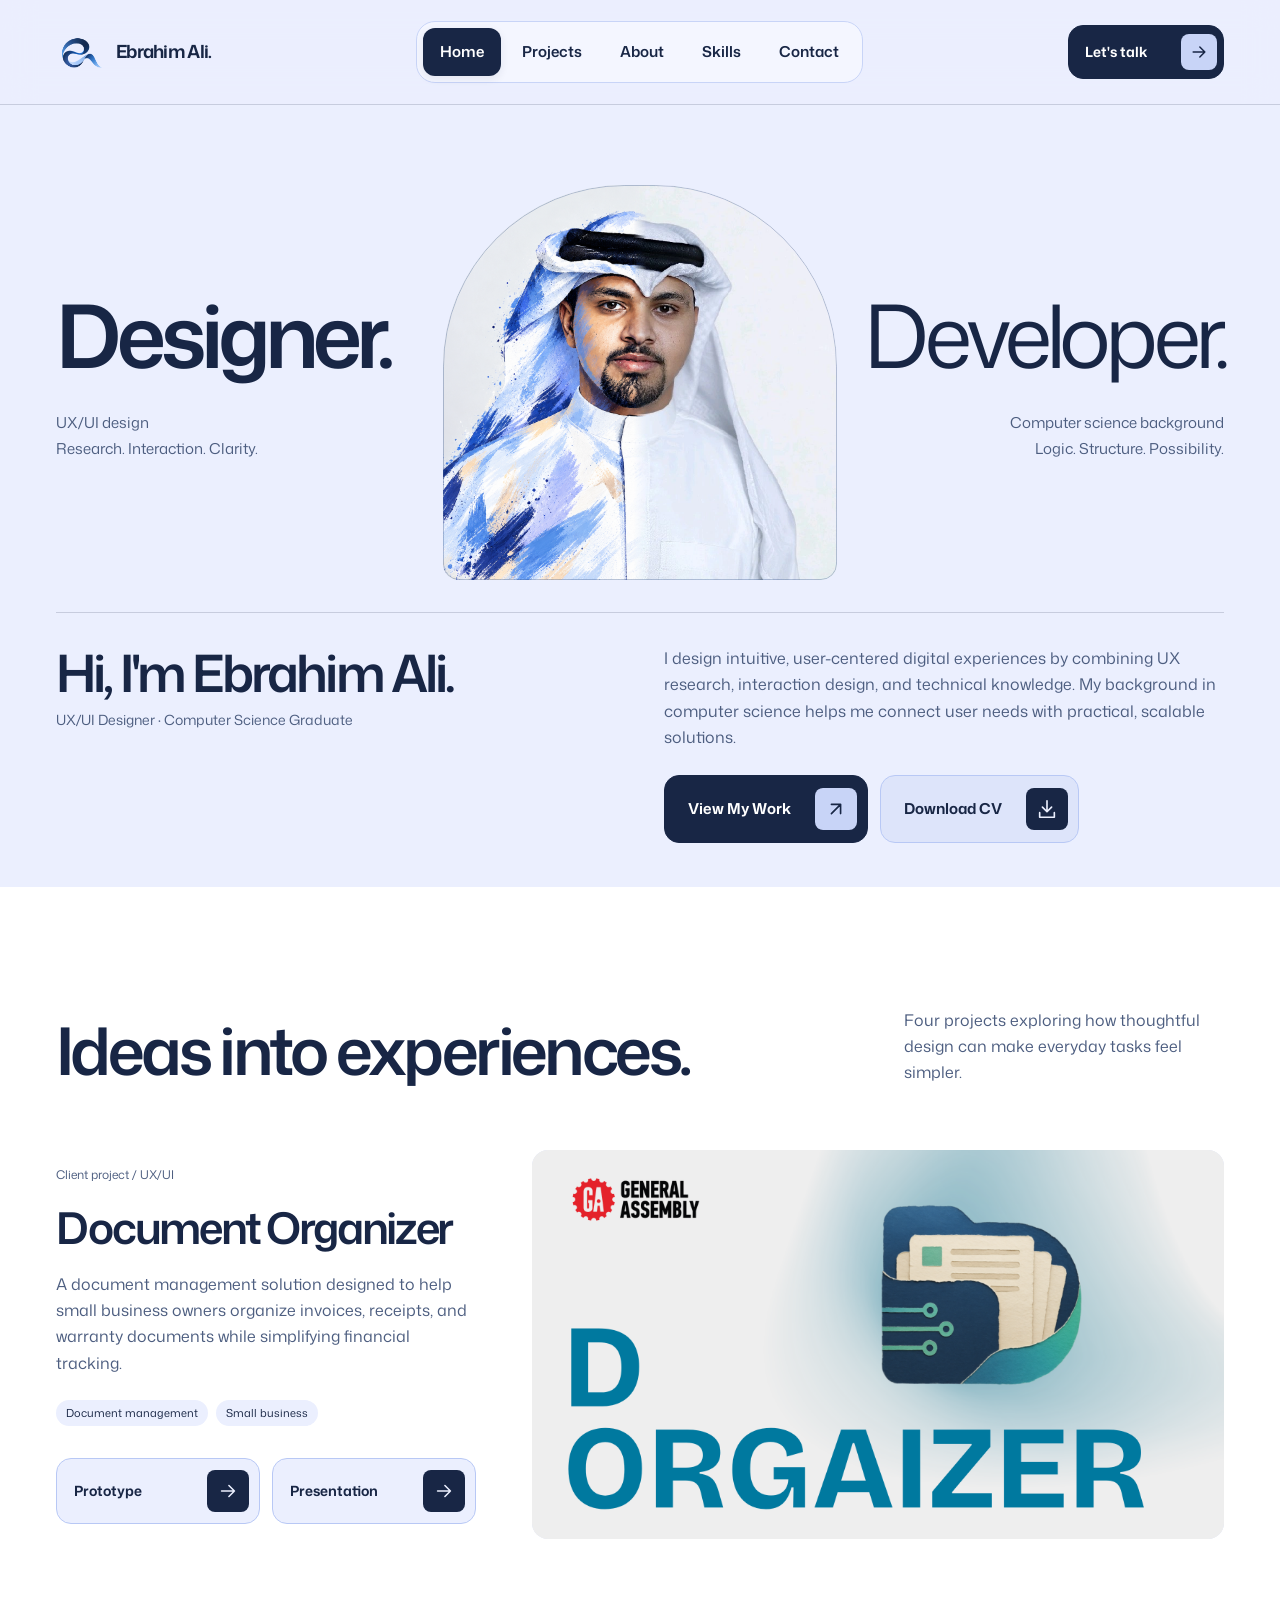
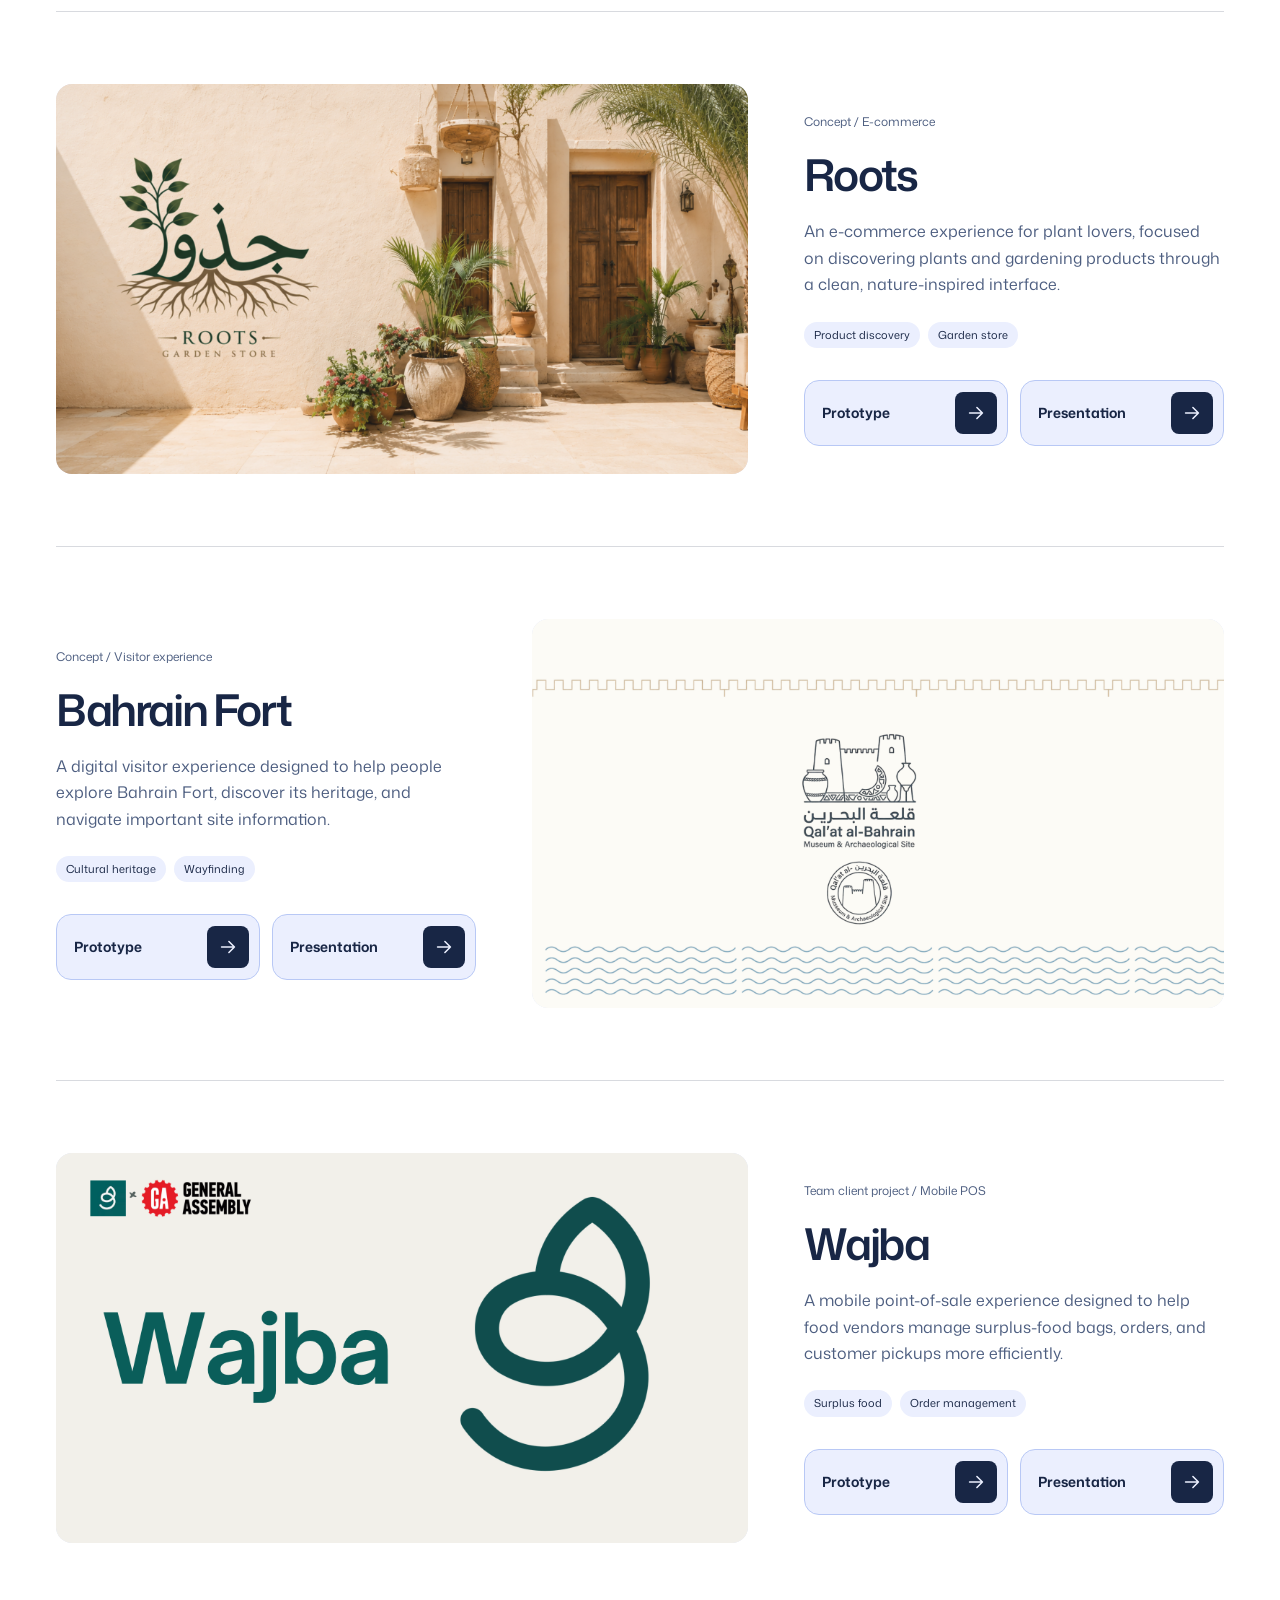
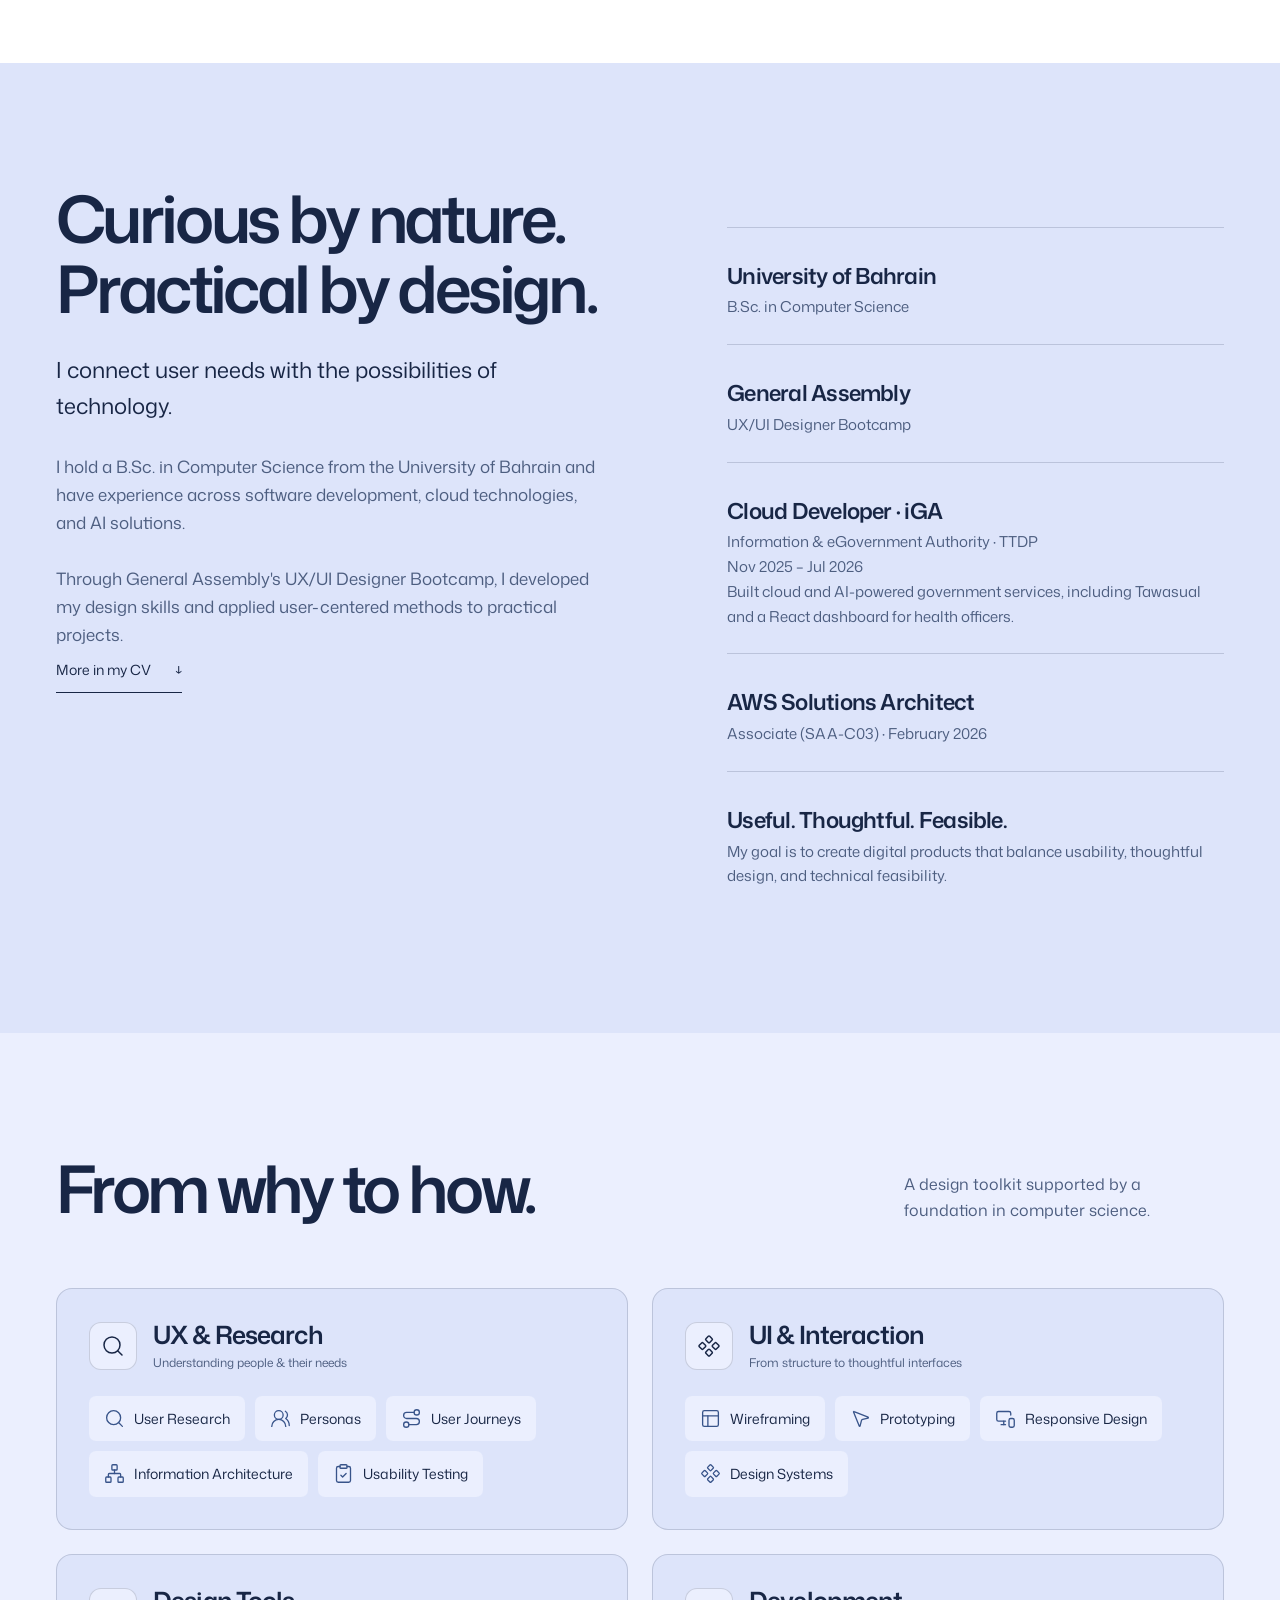
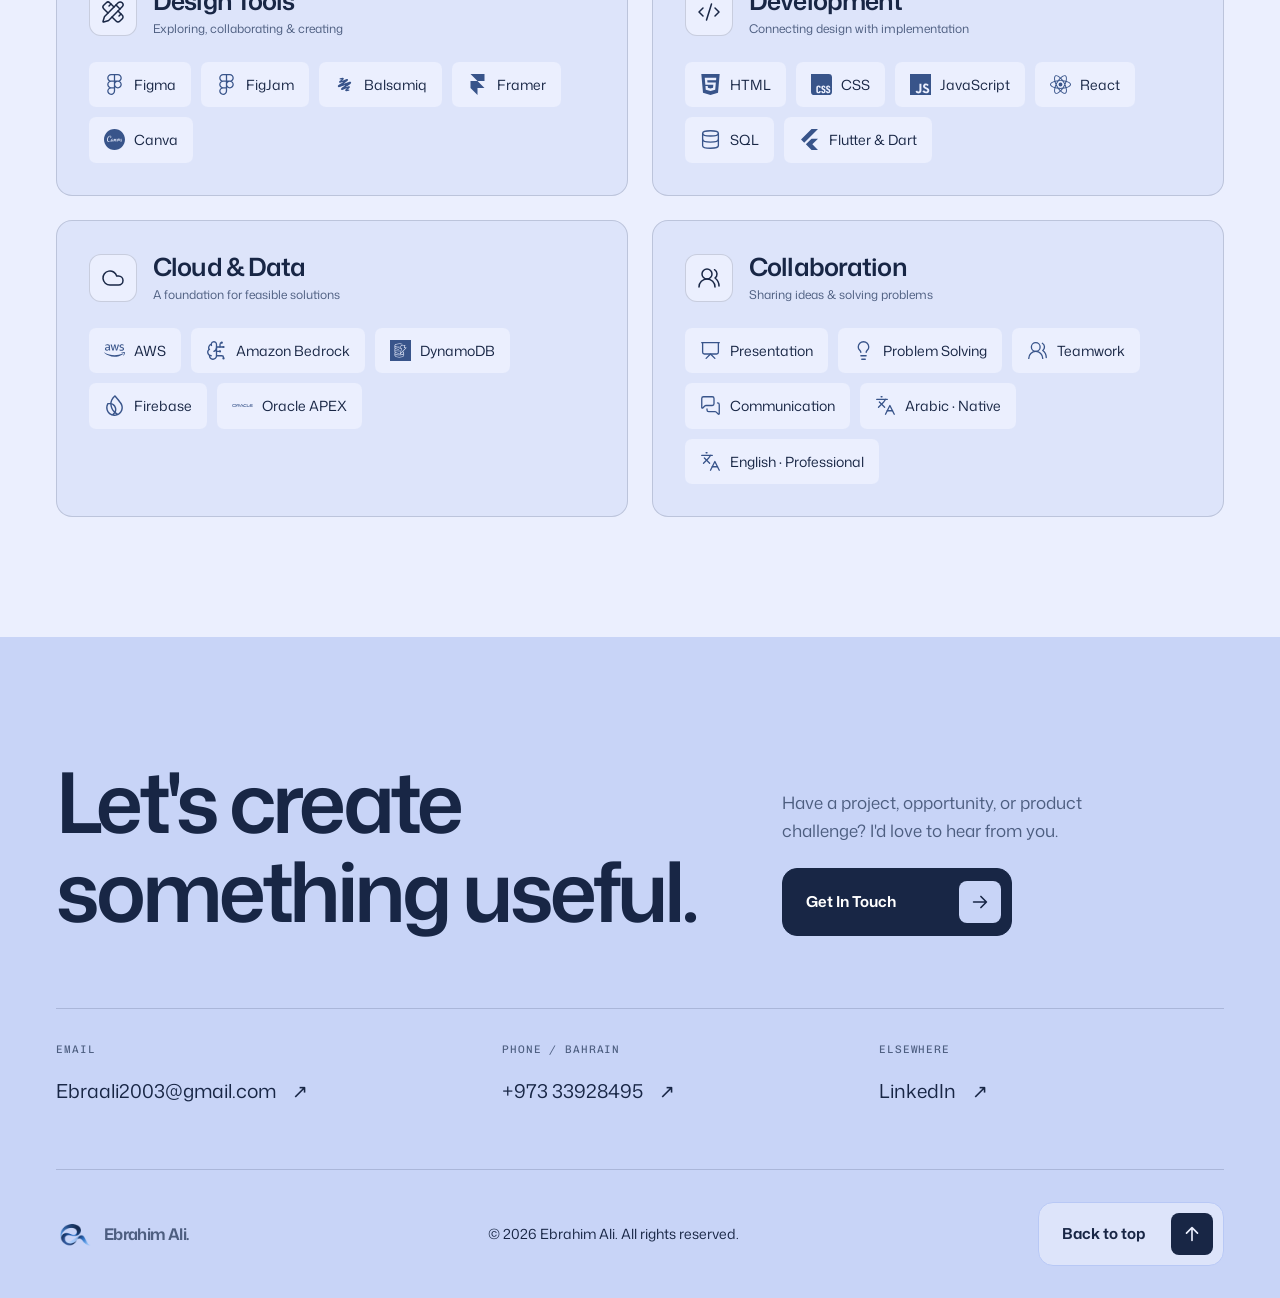
==== commit 51ba2516: "Precisely register portraits and smooth interactive image transitions" ====
--- a/Ebrahim Portfolio.html
+++ b/Ebrahim Portfolio.html
@@ -106,7 +106,6 @@
 <div class="portrait-frame">
 <div class="portrait-layer portrait-layer-photo"><img class="portrait-photo" src="1778496923520.png" width="800" height="800" fetchpriority="high" alt="Portrait of Ebrahim Ali in traditional Bahraini attire"></div>
 <div class="portrait-layer portrait-layer-art"><img class="portrait-art" src="Painterly Gulf Portrait with Blue Brushstrokes.png" width="1254" height="1254" decoding="async" alt="" aria-hidden="true"></div>
-<span class="portrait-seam" aria-hidden="true"></span>
 </div>
 </div>
 <div class="discipline right">
--- a/styles.css
+++ b/styles.css
@@ -933,6 +933,9 @@
   isolation:isolate;
 }
 .portrait-frame{
+  /* Measured eye/nose/mouth registration: uniform scale + rotation + translation. */
+  --portrait-photo-transform:translate(-6.928027%,-7.246613%) matrix(1.1,0,0,1.1,0,0);
+  --portrait-art-transform:translate(-8.067831%,-1.592698%) matrix(1.07431349,-.01497971,.01497971,1.07431349,0,0);
   position:relative;
   width:100%;
   aspect-ratio:1;
@@ -963,26 +966,23 @@
   max-width:none;
   object-fit:cover;
   object-position:center;
+  transform-origin:0 0;
   pointer-events:none;
 }
-.portrait-photo{transform:translate(2.6%,-4.3%) scale(1.1)}
-.portrait-art{transform:scale(1.06)}
+.portrait-photo{transform:var(--portrait-photo-transform)}
+.portrait-art{transform:var(--portrait-art-transform)}
 .portrait-layer-art{
   clip-path:inset(0 calc(100% - var(--portrait-reveal,50%)) 0 0);
-  transition:clip-path .78s cubic-bezier(.22,.8,.18,1);
+  transition:none;
   z-index:1;
 }
-.portrait-seam{
-  position:absolute;
-  left:var(--portrait-reveal,50%);
-  top:0;
-  bottom:0;
-  width:1px;
-  background:#ffffffb3;
-  box-shadow:0 0 12px #ffffff80;
-  transition:left .78s cubic-bezier(.22,.8,.18,1);
-  z-index:2;
-  pointer-events:none;
+@supports (mask-image:linear-gradient(to right,#000,transparent)){
+  .portrait-layer-art{
+    clip-path:none;
+    mask-image:linear-gradient(to right,#000 calc(var(--portrait-reveal,50%) - var(--portrait-feather,1.7%)),transparent calc(var(--portrait-reveal,50%) + var(--portrait-feather,1.7%)));
+    mask-repeat:no-repeat;
+    mask-size:100% 100%;
+  }
 }
 .hero-stage[data-portrait="designer"] .discipline:not(.right) .role-switch,
 .hero-stage[data-portrait="developer"] .discipline.right .role-switch{color:var(--action)}
@@ -1140,8 +1140,8 @@
     transform:none!important
   }
   /* Static image registration is geometry, not animation. */
-  .portrait-photo{transform:translate(2.6%,-4.3%) scale(1.1)!important}
-  .portrait-art{transform:scale(1.06)!important}
+  .portrait-photo{transform:var(--portrait-photo-transform)!important}
+  .portrait-art{transform:var(--portrait-art-transform)!important}
   .project-button-label>span[aria-hidden],.project-button-arrow svg:last-child{display:none}
   .nav-label>span[aria-hidden]{display:none}
 }
--- a/styles.css
+++ b/styles.css
@@ -933,6 +933,9 @@
   isolation:isolate;
 }
 .portrait-frame{
+  /* Measured eye/nose/mouth registration: uniform scale + rotation + translation. */
+  --portrait-photo-transform:translate(-6.928027%,-7.246613%) matrix(1.1,0,0,1.1,0,0);
+  --portrait-art-transform:translate(-8.067831%,-1.592698%) matrix(1.07431349,-.01497971,.01497971,1.07431349,0,0);
   position:relative;
   width:100%;
   aspect-ratio:1;
@@ -963,26 +966,23 @@
   max-width:none;
   object-fit:cover;
   object-position:center;
+  transform-origin:0 0;
   pointer-events:none;
 }
-.portrait-photo{transform:translate(2.6%,-4.3%) scale(1.1)}
-.portrait-art{transform:scale(1.06)}
+.portrait-photo{transform:var(--portrait-photo-transform)}
+.portrait-art{transform:var(--portrait-art-transform)}
 .portrait-layer-art{
   clip-path:inset(0 calc(100% - var(--portrait-reveal,50%)) 0 0);
-  transition:clip-path .78s cubic-bezier(.22,.8,.18,1);
+  transition:none;
   z-index:1;
 }
-.portrait-seam{
-  position:absolute;
-  left:var(--portrait-reveal,50%);
-  top:0;
-  bottom:0;
-  width:1px;
-  background:#ffffffb3;
-  box-shadow:0 0 12px #ffffff80;
-  transition:left .78s cubic-bezier(.22,.8,.18,1);
-  z-index:2;
-  pointer-events:none;
+@supports (mask-image:linear-gradient(to right,#000,transparent)){
+  .portrait-layer-art{
+    clip-path:none;
+    mask-image:linear-gradient(to right,#000 calc(var(--portrait-reveal,50%) - var(--portrait-feather,1.7%)),transparent calc(var(--portrait-reveal,50%) + var(--portrait-feather,1.7%)));
+    mask-repeat:no-repeat;
+    mask-size:100% 100%;
+  }
 }
 .hero-stage[data-portrait="designer"] .discipline:not(.right) .role-switch,
 .hero-stage[data-portrait="developer"] .discipline.right .role-switch{color:var(--action)}
@@ -1140,8 +1140,8 @@
     transform:none!important
   }
   /* Static image registration is geometry, not animation. */
-  .portrait-photo{transform:translate(2.6%,-4.3%) scale(1.1)!important}
-  .portrait-art{transform:scale(1.06)!important}
+  .portrait-photo{transform:var(--portrait-photo-transform)!important}
+  .portrait-art{transform:var(--portrait-art-transform)!important}
   .project-button-label>span[aria-hidden],.project-button-arrow svg:last-child{display:none}
   .nav-label>span[aria-hidden]{display:none}
 }
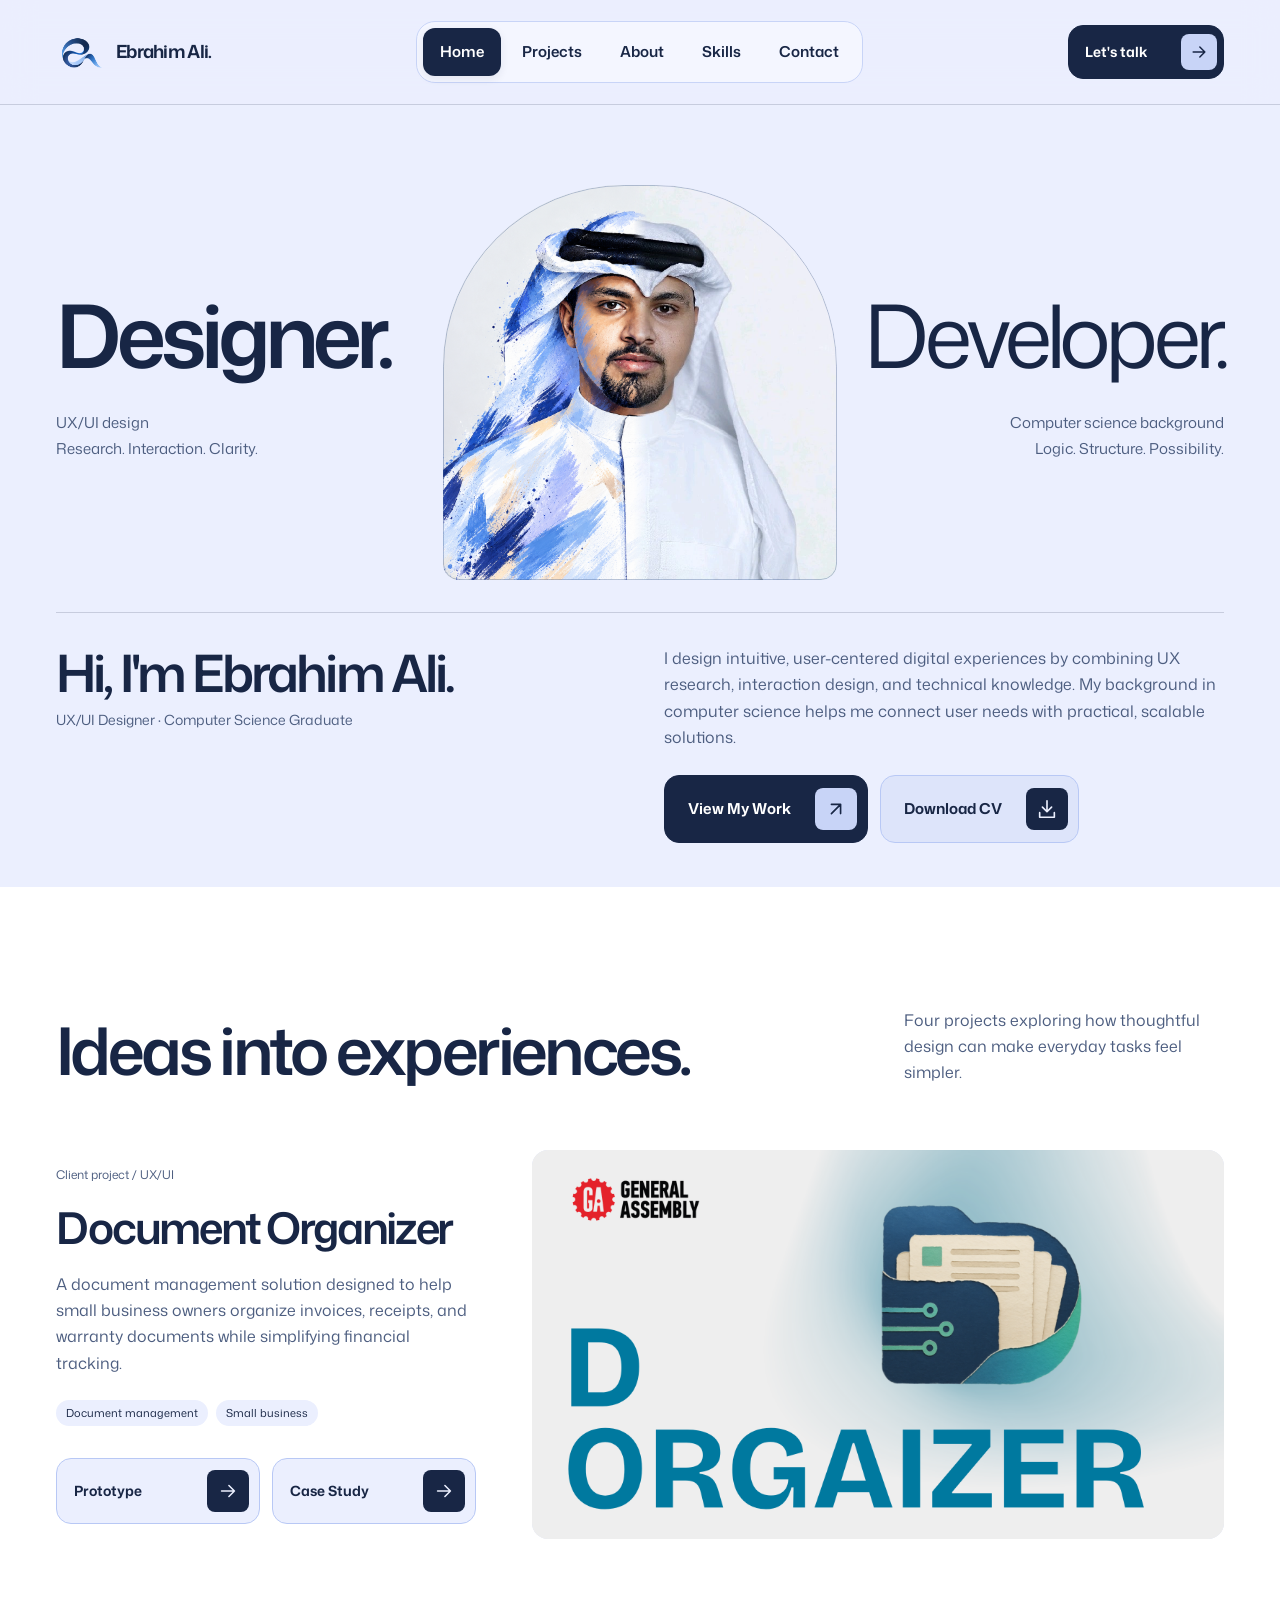
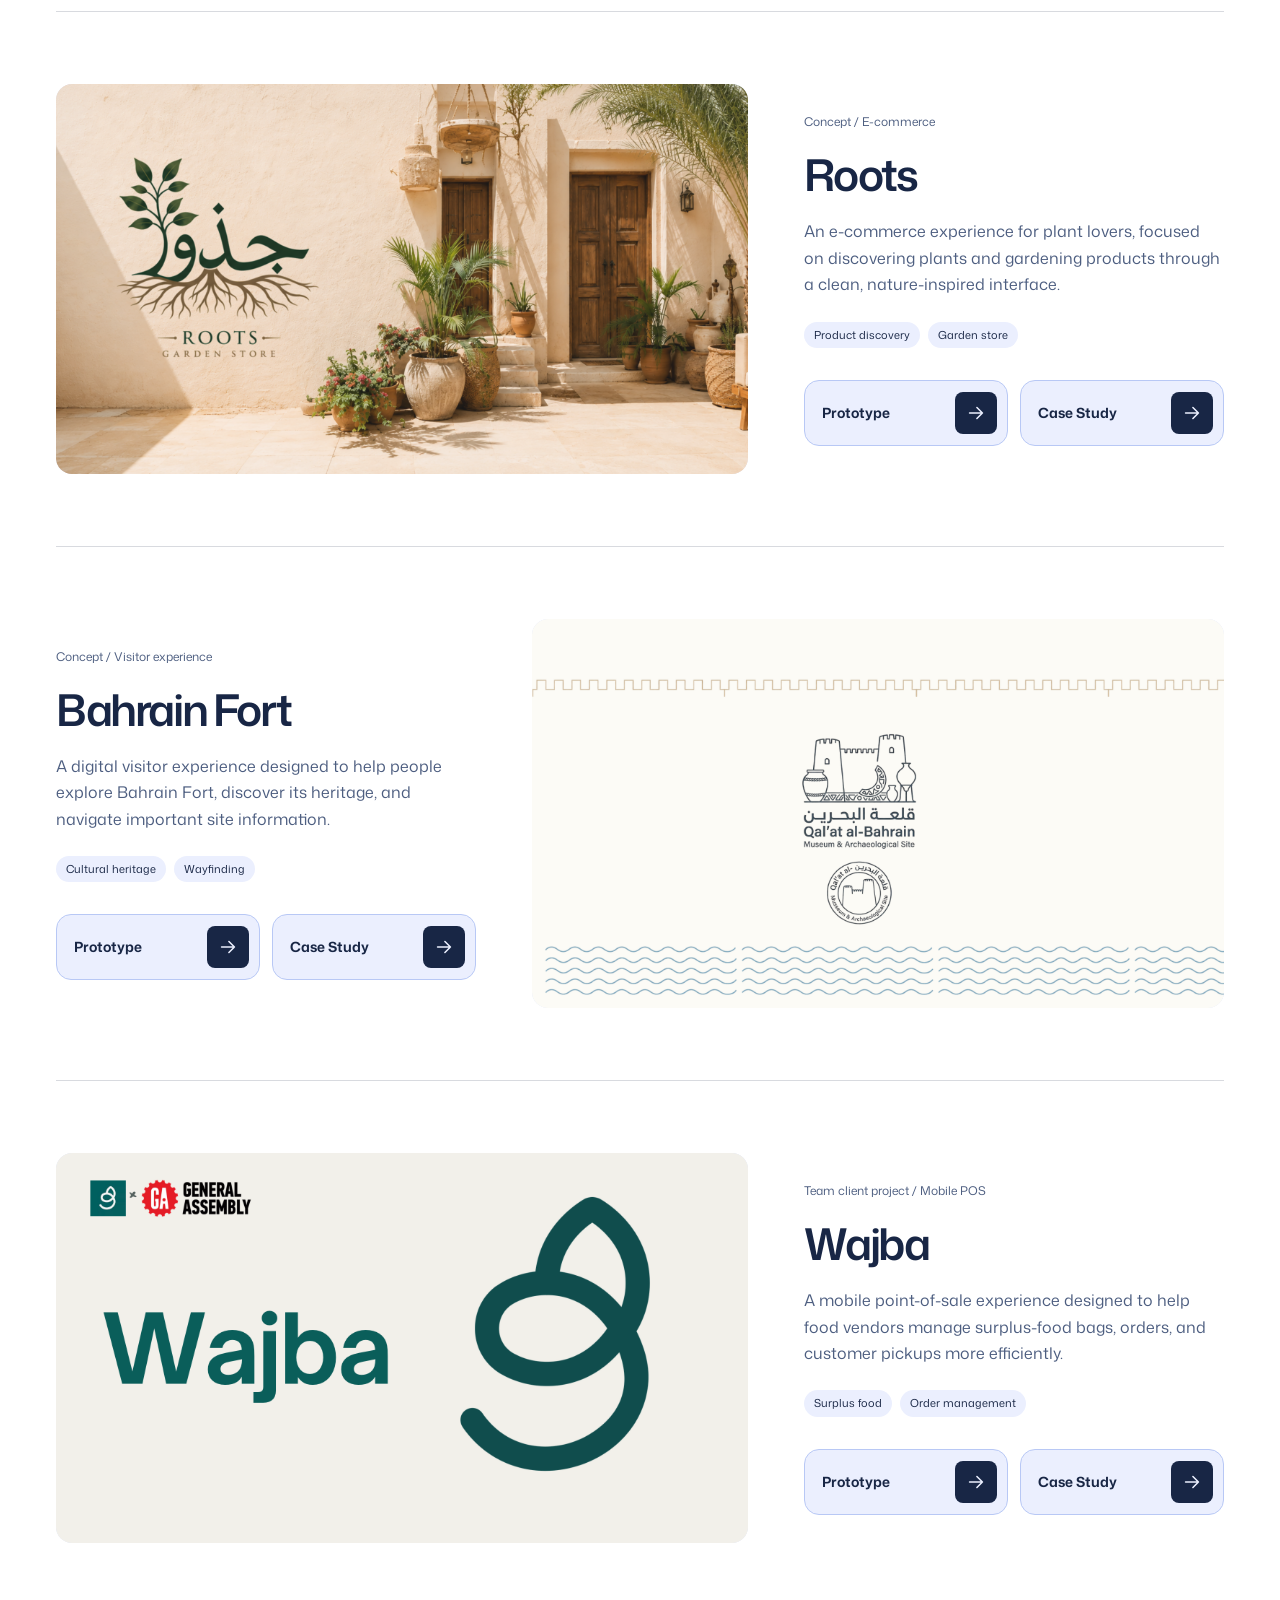
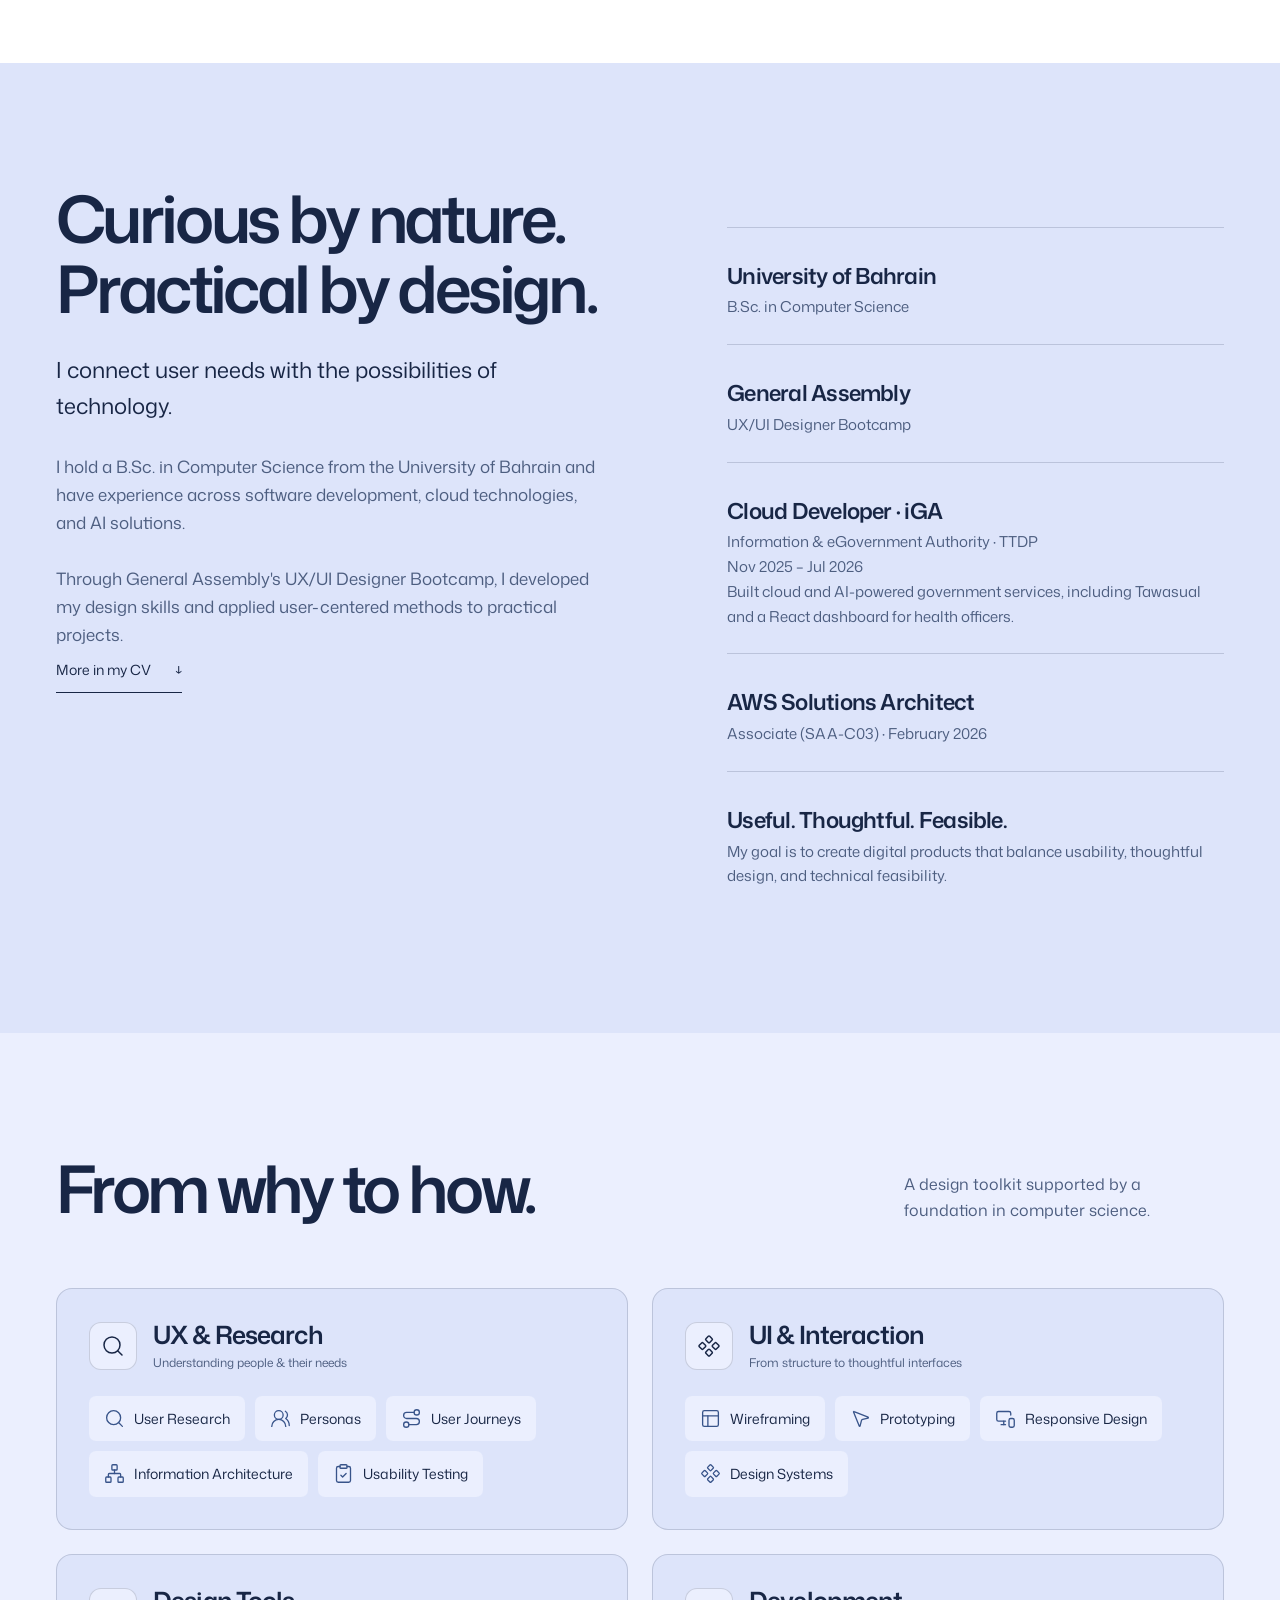
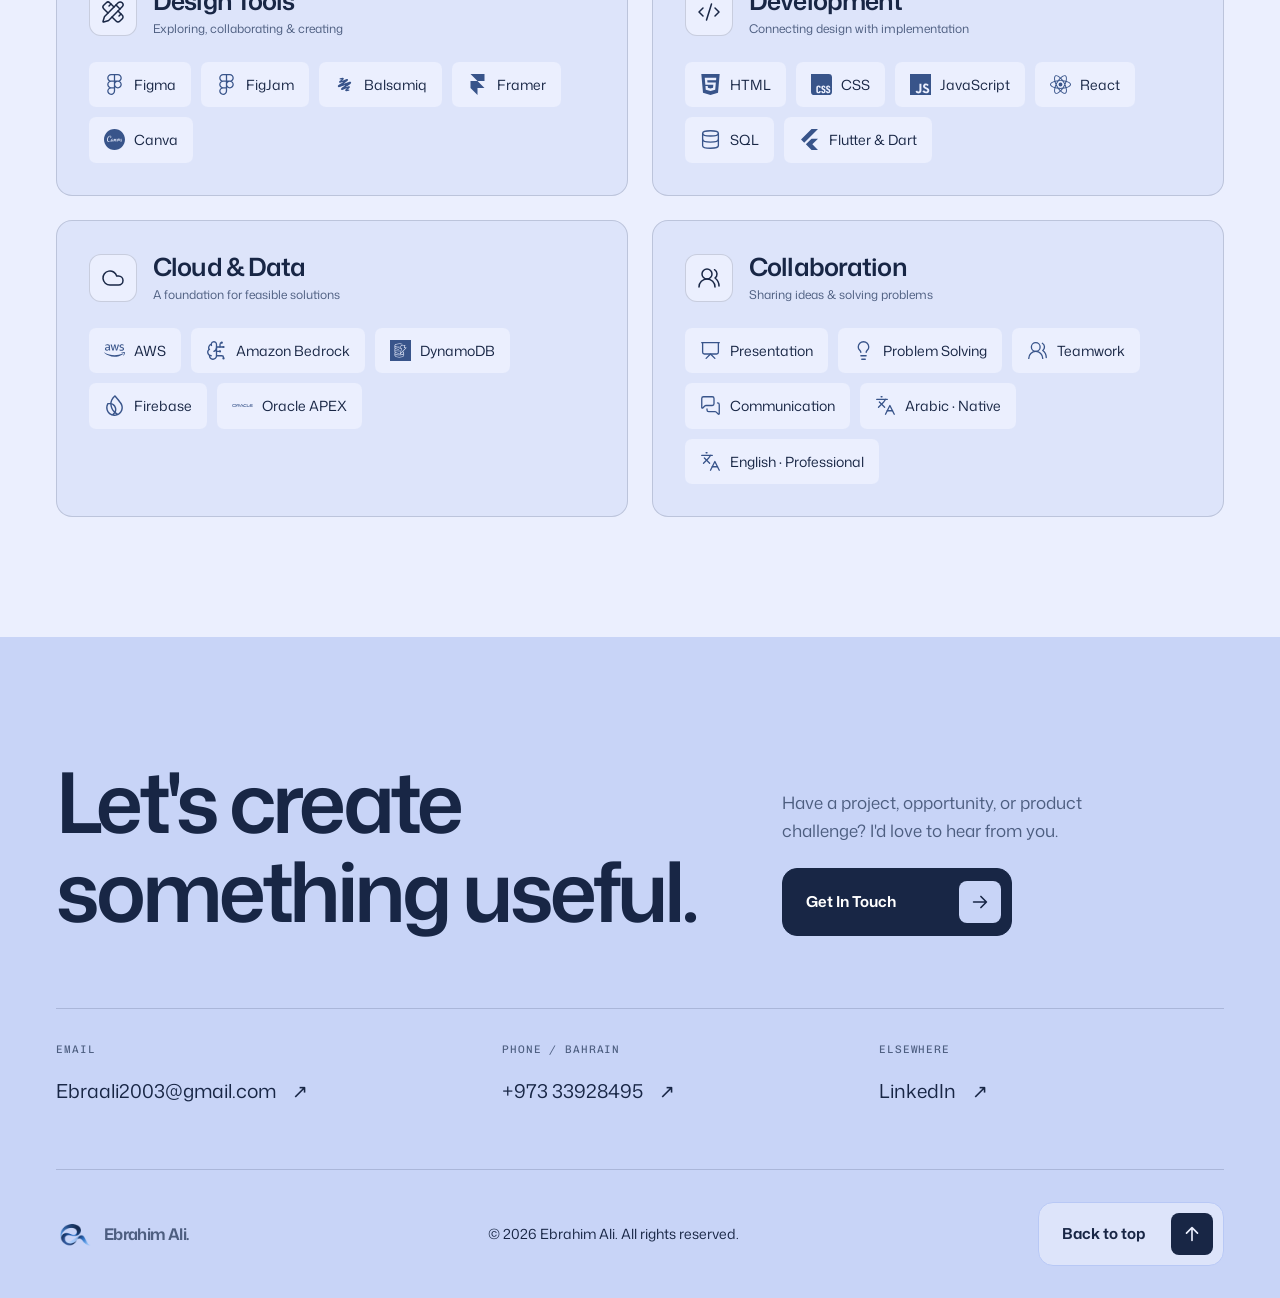
==== commit 3e22a6f6: "Update project case study destinations and replace Presentation button labels" ====
--- a/Ebrahim Portfolio.html
+++ b/Ebrahim Portfolio.html
@@ -89,9 +89,9 @@
 <li>
 <a class="nav-button" href="#contact"><span class="nav-label"><span>Contact</span><span aria-hidden="true">Contact</span></span><span class="button-handles" aria-hidden="true"><i></i><i></i><i></i><i></i></span></a>
 </li>
-<li class="mobile-contact"><a class="project-button cta-button cta-primary cta-mobile" href="mailto:Ebraali2003@gmail.com"><span class="project-button-face"><span class="project-button-label"><span>Let's talk</span><span aria-hidden="true">Let's talk</span></span><span class="project-button-arrow" aria-hidden="true"><svg viewBox="0 0 24 24" fill="none" stroke="currentColor" stroke-width="1.8" stroke-linecap="round" stroke-linejoin="round" aria-hidden="true"><path d="M5 12h14m-6-6 6 6-6 6"/></svg><svg viewBox="0 0 24 24" fill="none" stroke="currentColor" stroke-width="1.8" stroke-linecap="round" stroke-linejoin="round" aria-hidden="true"><path d="M5 12h14m-6-6 6 6-6 6"/></svg></span></span><span class="button-handles" aria-hidden="true"><i></i><i></i><i></i><i></i></span></a></li>
-</ul>
-<a class="project-button cta-button header-contact cta-nav cta-primary" href="mailto:Ebraali2003@gmail.com"><span class="project-button-face"><span class="project-button-label"><span>Let's talk</span><span aria-hidden="true">Let's talk</span></span><span class="project-button-arrow" aria-hidden="true"><svg viewBox="0 0 24 24" fill="none" stroke="currentColor" stroke-width="1.8" stroke-linecap="round" stroke-linejoin="round" aria-hidden="true"><path d="M5 12h14m-6-6 6 6-6 6"/></svg><svg viewBox="0 0 24 24" fill="none" stroke="currentColor" stroke-width="1.8" stroke-linecap="round" stroke-linejoin="round" aria-hidden="true"><path d="M5 12h14m-6-6 6 6-6 6"/></svg></span></span><span class="button-handles" aria-hidden="true"><i></i><i></i><i></i><i></i></span></a>
+<li class="mobile-contact"><a class="project-button cta-button cta-primary cta-mobile" data-email-template="hiring" href="mailto:Ebraali2003@gmail.com?subject=Hiring%20Inquiry%20%7C%20%5BRole%20Title%5D%20%7C%20%5BCompany%20Name%5D%20-%20Ebrahim%20Ali&amp;body=Dear%20Mr.%20Ali%2C%0D%0A%0D%0AI%20am%20contacting%20you%20on%20behalf%20of%20%5BCompany%20Name%5D%20regarding%20a%20%5BRole%20Title%5D%20opportunity.%0D%0A%0D%0ARole%20%2F%20employment%20type%3A%20%5BBrief%20role%20details%5D%0D%0AWork%20arrangement%3A%20%5BOn-site%20%2F%20Hybrid%20%2F%20Remote%2C%20city%20and%20country%5D%0D%0AAdditional%20message%3A%20%5BYour%20message%20or%20proposed%20next%20steps%5D%0D%0A%0D%0AI%20would%20welcome%20an%20introductory%20discussion%20at%20a%20mutually%20convenient%20time.%0D%0A%0D%0AKind%20regards%2C%0D%0A%5BFull%20name%20%2F%20Job%20title%20%2F%20Company%5D%0D%0AEmail%3A%20%5BEmail%20address%5D%0D%0APhone%3A%20%5BNumber%20with%20country%20code%5D%0D%0ALocation%3A%20%5BCity%2C%20country%5D"><span class="project-button-face"><span class="project-button-label"><span>Let's talk</span><span aria-hidden="true">Let's talk</span></span><span class="project-button-arrow" aria-hidden="true"><svg viewBox="0 0 24 24" fill="none" stroke="currentColor" stroke-width="1.8" stroke-linecap="round" stroke-linejoin="round" aria-hidden="true"><path d="M5 12h14m-6-6 6 6-6 6"/></svg><svg viewBox="0 0 24 24" fill="none" stroke="currentColor" stroke-width="1.8" stroke-linecap="round" stroke-linejoin="round" aria-hidden="true"><path d="M5 12h14m-6-6 6 6-6 6"/></svg></span></span><span class="button-handles" aria-hidden="true"><i></i><i></i><i></i><i></i></span></a></li>
+</ul>
+<a class="project-button cta-button header-contact cta-nav cta-primary" data-email-template="hiring" href="mailto:Ebraali2003@gmail.com?subject=Hiring%20Inquiry%20%7C%20%5BRole%20Title%5D%20%7C%20%5BCompany%20Name%5D%20-%20Ebrahim%20Ali&amp;body=Dear%20Mr.%20Ali%2C%0D%0A%0D%0AI%20am%20contacting%20you%20on%20behalf%20of%20%5BCompany%20Name%5D%20regarding%20a%20%5BRole%20Title%5D%20opportunity.%0D%0A%0D%0ARole%20%2F%20employment%20type%3A%20%5BBrief%20role%20details%5D%0D%0AWork%20arrangement%3A%20%5BOn-site%20%2F%20Hybrid%20%2F%20Remote%2C%20city%20and%20country%5D%0D%0AAdditional%20message%3A%20%5BYour%20message%20or%20proposed%20next%20steps%5D%0D%0A%0D%0AI%20would%20welcome%20an%20introductory%20discussion%20at%20a%20mutually%20convenient%20time.%0D%0A%0D%0AKind%20regards%2C%0D%0A%5BFull%20name%20%2F%20Job%20title%20%2F%20Company%5D%0D%0AEmail%3A%20%5BEmail%20address%5D%0D%0APhone%3A%20%5BNumber%20with%20country%20code%5D%0D%0ALocation%3A%20%5BCity%2C%20country%5D"><span class="project-button-face"><span class="project-button-label"><span>Let's talk</span><span aria-hidden="true">Let's talk</span></span><span class="project-button-arrow" aria-hidden="true"><svg viewBox="0 0 24 24" fill="none" stroke="currentColor" stroke-width="1.8" stroke-linecap="round" stroke-linejoin="round" aria-hidden="true"><path d="M5 12h14m-6-6 6 6-6 6"/></svg><svg viewBox="0 0 24 24" fill="none" stroke="currentColor" stroke-width="1.8" stroke-linecap="round" stroke-linejoin="round" aria-hidden="true"><path d="M5 12h14m-6-6 6 6-6 6"/></svg></span></span><span class="button-handles" aria-hidden="true"><i></i><i></i><i></i><i></i></span></a>
 </nav>
 </header>
 <main id="main" tabindex="-1">
@@ -122,7 +122,7 @@
 <p>I design intuitive, user-centered digital experiences by combining UX research, interaction design, and technical knowledge. My background in computer science helps me connect user needs with practical, scalable solutions.</p>
 <div class="actions">
 <a class="project-button cta-button cta-primary" href="#projects"><span class="project-button-face"><span class="project-button-label"><span>View My Work</span><span aria-hidden="true">View My Work</span></span><span class="project-button-arrow" aria-hidden="true"><svg viewBox="0 0 24 24" fill="none" stroke="currentColor" stroke-width="1.8" stroke-linecap="round" stroke-linejoin="round" aria-hidden="true"><path d="M7 7h10v10M7 17 17 7"/></svg><svg viewBox="0 0 24 24" fill="none" stroke="currentColor" stroke-width="1.8" stroke-linecap="round" stroke-linejoin="round" aria-hidden="true"><path d="M7 7h10v10M7 17 17 7"/></svg></span></span><span class="button-handles" aria-hidden="true"><i></i><i></i><i></i><i></i></span></a>
-<a class="project-button cta-button cta-secondary" href="./Ebrahim_Resume__UX_.pdf" download="Ebrahim_Resume__UX_.pdf"><span class="project-button-face"><span class="project-button-label"><span>Download CV</span><span aria-hidden="true">Download CV</span></span><span class="project-button-arrow" aria-hidden="true"><svg viewBox="0 0 24 24" fill="none" stroke="currentColor" stroke-width="1.8" stroke-linecap="round" stroke-linejoin="round" aria-hidden="true"><path d="M12 3v12m-5-5 5 5 5-5M4 16v5h16v-5"/></svg><svg viewBox="0 0 24 24" fill="none" stroke="currentColor" stroke-width="1.8" stroke-linecap="round" stroke-linejoin="round" aria-hidden="true"><path d="M12 3v12m-5-5 5 5 5-5M4 16v5h16v-5"/></svg></span></span><span class="button-handles" aria-hidden="true"><i></i><i></i><i></i><i></i></span></a>
+<a class="project-button cta-button cta-secondary" data-cv-link href="./Ebrahim_Resume__UX_.pdf?v=4cef671e90de" download="Ebrahim_Resume__UX_.pdf"><span class="project-button-face"><span class="project-button-label"><span>Download CV</span><span aria-hidden="true">Download CV</span></span><span class="project-button-arrow" aria-hidden="true"><svg viewBox="0 0 24 24" fill="none" stroke="currentColor" stroke-width="1.8" stroke-linecap="round" stroke-linejoin="round" aria-hidden="true"><path d="M12 3v12m-5-5 5 5 5-5M4 16v5h16v-5"/></svg><svg viewBox="0 0 24 24" fill="none" stroke="currentColor" stroke-width="1.8" stroke-linecap="round" stroke-linejoin="round" aria-hidden="true"><path d="M12 3v12m-5-5 5 5 5-5M4 16v5h16v-5"/></svg></span></span><span class="button-handles" aria-hidden="true"><i></i><i></i><i></i><i></i></span></a>
 </div>
 </div>
 </div>
@@ -152,7 +152,7 @@
 </div>
 <div class="project-actions">
 <a class="project-button" href="https://www.figma.com/proto/dua4YL4MAZnrSSY4bpByHo/Figma-PROJECT-1?node-id=158-230&amp;t=a1PajKLrSFepDcD1-1&amp;scaling=scale-down&amp;content-scaling=fixed&amp;page-id=17%3A41" target="_blank" rel="noopener noreferrer" aria-label="Document Organizer prototype (opens in a new tab)"><span class="project-button-face"><span class="project-button-label"><span>Prototype</span><span aria-hidden="true">Prototype</span></span><span class="project-button-arrow" aria-hidden="true"><svg viewBox="0 0 24 24" fill="none" stroke="currentColor" stroke-width="1.7" stroke-linecap="round" stroke-linejoin="round" aria-hidden="true"><path d="M5 12h14m-6-6 6 6-6 6"/></svg><svg viewBox="0 0 24 24" fill="none" stroke="currentColor" stroke-width="1.7" stroke-linecap="round" stroke-linejoin="round" aria-hidden="true"><path d="M5 12h14m-6-6 6 6-6 6"/></svg></span></span><span class="button-handles" aria-hidden="true"><i></i><i></i><i></i><i></i></span></a>
-<a class="project-button" href="https://canva.link/fwiibfqca9cnpaj" target="_blank" rel="noopener noreferrer" aria-label="Document Organizer presentation (opens in a new tab)"><span class="project-button-face"><span class="project-button-label"><span>Presentation</span><span aria-hidden="true">Presentation</span></span><span class="project-button-arrow" aria-hidden="true"><svg viewBox="0 0 24 24" fill="none" stroke="currentColor" stroke-width="1.7" stroke-linecap="round" stroke-linejoin="round" aria-hidden="true"><path d="M5 12h14m-6-6 6 6-6 6"/></svg><svg viewBox="0 0 24 24" fill="none" stroke="currentColor" stroke-width="1.7" stroke-linecap="round" stroke-linejoin="round" aria-hidden="true"><path d="M5 12h14m-6-6 6 6-6 6"/></svg></span></span><span class="button-handles" aria-hidden="true"><i></i><i></i><i></i><i></i></span></a>
+<a class="project-button" href="https://canva.link/fwiibfqca9cnpaj" target="_blank" rel="noopener noreferrer" aria-label="Document Organizer Case Study (opens in a new tab)"><span class="project-button-face"><span class="project-button-label"><span>Case Study</span><span aria-hidden="true">Case Study</span></span><span class="project-button-arrow" aria-hidden="true"><svg viewBox="0 0 24 24" fill="none" stroke="currentColor" stroke-width="1.7" stroke-linecap="round" stroke-linejoin="round" aria-hidden="true"><path d="M5 12h14m-6-6 6 6-6 6"/></svg><svg viewBox="0 0 24 24" fill="none" stroke="currentColor" stroke-width="1.7" stroke-linecap="round" stroke-linejoin="round" aria-hidden="true"><path d="M5 12h14m-6-6 6 6-6 6"/></svg></span></span><span class="button-handles" aria-hidden="true"><i></i><i></i><i></i><i></i></span></a>
 </div>
 </div>
 </article>
@@ -172,7 +172,7 @@
 </div>
 <div class="project-actions">
 <a class="project-button" href="https://www.figma.com/proto/sCBZ8VoVE2Rl7IWjILyRCa/Project-2--Garden-Store?node-id=19664-2951&amp;t=pbqTSU8wR6l2XIvX-1&amp;scaling=scale-down-width&amp;content-scaling=fixed&amp;page-id=11%3A737&amp;starting-point-node-id=19664%3A2951&amp;show-proto-sidebar=1" target="_blank" rel="noopener noreferrer" aria-label="Roots prototype (opens in a new tab)"><span class="project-button-face"><span class="project-button-label"><span>Prototype</span><span aria-hidden="true">Prototype</span></span><span class="project-button-arrow" aria-hidden="true"><svg viewBox="0 0 24 24" fill="none" stroke="currentColor" stroke-width="1.7" stroke-linecap="round" stroke-linejoin="round" aria-hidden="true"><path d="M5 12h14m-6-6 6 6-6 6"/></svg><svg viewBox="0 0 24 24" fill="none" stroke="currentColor" stroke-width="1.7" stroke-linecap="round" stroke-linejoin="round" aria-hidden="true"><path d="M5 12h14m-6-6 6 6-6 6"/></svg></span></span><span class="button-handles" aria-hidden="true"><i></i><i></i><i></i><i></i></span></a>
-<a class="project-button" href="https://canva.link/hewppi0d0kiawbs" target="_blank" rel="noopener noreferrer" aria-label="Roots presentation (opens in a new tab)"><span class="project-button-face"><span class="project-button-label"><span>Presentation</span><span aria-hidden="true">Presentation</span></span><span class="project-button-arrow" aria-hidden="true"><svg viewBox="0 0 24 24" fill="none" stroke="currentColor" stroke-width="1.7" stroke-linecap="round" stroke-linejoin="round" aria-hidden="true"><path d="M5 12h14m-6-6 6 6-6 6"/></svg><svg viewBox="0 0 24 24" fill="none" stroke="currentColor" stroke-width="1.7" stroke-linecap="round" stroke-linejoin="round" aria-hidden="true"><path d="M5 12h14m-6-6 6 6-6 6"/></svg></span></span><span class="button-handles" aria-hidden="true"><i></i><i></i><i></i><i></i></span></a>
+<a class="project-button" href="https://canva.link/mzgqqhe53gqzxsd" target="_blank" rel="noopener noreferrer" aria-label="Roots Case Study (opens in a new tab)"><span class="project-button-face"><span class="project-button-label"><span>Case Study</span><span aria-hidden="true">Case Study</span></span><span class="project-button-arrow" aria-hidden="true"><svg viewBox="0 0 24 24" fill="none" stroke="currentColor" stroke-width="1.7" stroke-linecap="round" stroke-linejoin="round" aria-hidden="true"><path d="M5 12h14m-6-6 6 6-6 6"/></svg><svg viewBox="0 0 24 24" fill="none" stroke="currentColor" stroke-width="1.7" stroke-linecap="round" stroke-linejoin="round" aria-hidden="true"><path d="M5 12h14m-6-6 6 6-6 6"/></svg></span></span><span class="button-handles" aria-hidden="true"><i></i><i></i><i></i><i></i></span></a>
 </div>
 </div>
 </article>
@@ -192,7 +192,7 @@
 </div>
 <div class="project-actions">
 <a class="project-button" href="https://www.figma.com/proto/1KXlNoBlQByE6TIhZisuW4/Project-3---Bahrain-Fort?node-id=8724-546&amp;p=f&amp;t=jXItQwTNRwvp6oXK-1&amp;scaling=scale-down&amp;content-scaling=fixed&amp;page-id=11%3A737&amp;starting-point-node-id=8724%3A546&amp;show-proto-sidebar=1" target="_blank" rel="noopener noreferrer" aria-label="Bahrain Fort prototype (opens in a new tab)"><span class="project-button-face"><span class="project-button-label"><span>Prototype</span><span aria-hidden="true">Prototype</span></span><span class="project-button-arrow" aria-hidden="true"><svg viewBox="0 0 24 24" fill="none" stroke="currentColor" stroke-width="1.7" stroke-linecap="round" stroke-linejoin="round" aria-hidden="true"><path d="M5 12h14m-6-6 6 6-6 6"/></svg><svg viewBox="0 0 24 24" fill="none" stroke="currentColor" stroke-width="1.7" stroke-linecap="round" stroke-linejoin="round" aria-hidden="true"><path d="M5 12h14m-6-6 6 6-6 6"/></svg></span></span><span class="button-handles" aria-hidden="true"><i></i><i></i><i></i><i></i></span></a>
-<a class="project-button" href="https://canva.link/a1a9h1jhcexy584" target="_blank" rel="noopener noreferrer" aria-label="Bahrain Fort presentation (opens in a new tab)"><span class="project-button-face"><span class="project-button-label"><span>Presentation</span><span aria-hidden="true">Presentation</span></span><span class="project-button-arrow" aria-hidden="true"><svg viewBox="0 0 24 24" fill="none" stroke="currentColor" stroke-width="1.7" stroke-linecap="round" stroke-linejoin="round" aria-hidden="true"><path d="M5 12h14m-6-6 6 6-6 6"/></svg><svg viewBox="0 0 24 24" fill="none" stroke="currentColor" stroke-width="1.7" stroke-linecap="round" stroke-linejoin="round" aria-hidden="true"><path d="M5 12h14m-6-6 6 6-6 6"/></svg></span></span><span class="button-handles" aria-hidden="true"><i></i><i></i><i></i><i></i></span></a>
+<a class="project-button" href="https://canva.link/em6jrd8ibjjl8g6" target="_blank" rel="noopener noreferrer" aria-label="Bahrain Fort Case Study (opens in a new tab)"><span class="project-button-face"><span class="project-button-label"><span>Case Study</span><span aria-hidden="true">Case Study</span></span><span class="project-button-arrow" aria-hidden="true"><svg viewBox="0 0 24 24" fill="none" stroke="currentColor" stroke-width="1.7" stroke-linecap="round" stroke-linejoin="round" aria-hidden="true"><path d="M5 12h14m-6-6 6 6-6 6"/></svg><svg viewBox="0 0 24 24" fill="none" stroke="currentColor" stroke-width="1.7" stroke-linecap="round" stroke-linejoin="round" aria-hidden="true"><path d="M5 12h14m-6-6 6 6-6 6"/></svg></span></span><span class="button-handles" aria-hidden="true"><i></i><i></i><i></i><i></i></span></a>
 </div>
 </div>
 </article>
@@ -212,7 +212,7 @@
 </div>
 <div class="project-actions">
 <a class="project-button" href="https://www.figma.com/proto/mUdAkXahBWr4lzZ5KBakGx/Project-4---Wajba?node-id=17483-34734&amp;p=f&amp;t=nMomvCnduus94I5o-1&amp;scaling=scale-down&amp;content-scaling=fixed&amp;page-id=17483%3A31399&amp;starting-point-node-id=17483%3A34759&amp;show-proto-sidebar=1" target="_blank" rel="noopener noreferrer" aria-label="Wajba prototype (opens in a new tab)"><span class="project-button-face"><span class="project-button-label"><span>Prototype</span><span aria-hidden="true">Prototype</span></span><span class="project-button-arrow" aria-hidden="true"><svg viewBox="0 0 24 24" fill="none" stroke="currentColor" stroke-width="1.7" stroke-linecap="round" stroke-linejoin="round" aria-hidden="true"><path d="M5 12h14m-6-6 6 6-6 6"/></svg><svg viewBox="0 0 24 24" fill="none" stroke="currentColor" stroke-width="1.7" stroke-linecap="round" stroke-linejoin="round" aria-hidden="true"><path d="M5 12h14m-6-6 6 6-6 6"/></svg></span></span><span class="button-handles" aria-hidden="true"><i></i><i></i><i></i><i></i></span></a>
-<a class="project-button" href="https://canva.link/93muz97qlvh77ob" target="_blank" rel="noopener noreferrer" aria-label="Wajba presentation (opens in a new tab)"><span class="project-button-face"><span class="project-button-label"><span>Presentation</span><span aria-hidden="true">Presentation</span></span><span class="project-button-arrow" aria-hidden="true"><svg viewBox="0 0 24 24" fill="none" stroke="currentColor" stroke-width="1.7" stroke-linecap="round" stroke-linejoin="round" aria-hidden="true"><path d="M5 12h14m-6-6 6 6-6 6"/></svg><svg viewBox="0 0 24 24" fill="none" stroke="currentColor" stroke-width="1.7" stroke-linecap="round" stroke-linejoin="round" aria-hidden="true"><path d="M5 12h14m-6-6 6 6-6 6"/></svg></span></span><span class="button-handles" aria-hidden="true"><i></i><i></i><i></i><i></i></span></a>
+<a class="project-button" href="https://canva.link/exbrvnf1r0xhvul" target="_blank" rel="noopener noreferrer" aria-label="Wajba Case Study (opens in a new tab)"><span class="project-button-face"><span class="project-button-label"><span>Case Study</span><span aria-hidden="true">Case Study</span></span><span class="project-button-arrow" aria-hidden="true"><svg viewBox="0 0 24 24" fill="none" stroke="currentColor" stroke-width="1.7" stroke-linecap="round" stroke-linejoin="round" aria-hidden="true"><path d="M5 12h14m-6-6 6 6-6 6"/></svg><svg viewBox="0 0 24 24" fill="none" stroke="currentColor" stroke-width="1.7" stroke-linecap="round" stroke-linejoin="round" aria-hidden="true"><path d="M5 12h14m-6-6 6 6-6 6"/></svg></span></span><span class="button-handles" aria-hidden="true"><i></i><i></i><i></i><i></i></span></a>
 </div>
 </div>
 </article>
@@ -225,7 +225,7 @@
 <p class="large">I connect user needs with the possibilities of technology.</p>
 <p>I hold a B.Sc. in Computer Science from the University of Bahrain and have experience across software development, cloud technologies, and AI solutions.</p>
 <p>Through General Assembly's UX/UI Designer Bootcamp, I developed my design skills and applied user-centered methods to practical projects.</p>
-<a class="text-link" href="./Ebrahim_Resume__UX_.pdf" download="Ebrahim_Resume__UX_.pdf">More in my CV <span aria-hidden="true">↓</span>
+<a class="text-link" data-cv-link href="./Ebrahim_Resume__UX_.pdf?v=4cef671e90de" download="Ebrahim_Resume__UX_.pdf">More in my CV <span aria-hidden="true">↓</span>
 </a>
 </div>
 <div class="about-details">
@@ -486,7 +486,7 @@
 <div class="contact-intro">
 <p>Have a project, opportunity, or product challenge? I'd love to hear from you.</p>
 <div class="actions">
-<a class="project-button cta-button cta-primary cta-contact" href="mailto:Ebraali2003@gmail.com"><span class="project-button-face"><span class="project-button-label"><span>Get In Touch</span><span aria-hidden="true">Get In Touch</span></span><span class="project-button-arrow" aria-hidden="true"><svg viewBox="0 0 24 24" fill="none" stroke="currentColor" stroke-width="1.8" stroke-linecap="round" stroke-linejoin="round" aria-hidden="true"><path d="M5 12h14m-6-6 6 6-6 6"/></svg><svg viewBox="0 0 24 24" fill="none" stroke="currentColor" stroke-width="1.8" stroke-linecap="round" stroke-linejoin="round" aria-hidden="true"><path d="M5 12h14m-6-6 6 6-6 6"/></svg></span></span><span class="button-handles" aria-hidden="true"><i></i><i></i><i></i><i></i></span></a>
+<a class="project-button cta-button cta-primary cta-contact" data-email-template="freelance" href="mailto:Ebraali2003@gmail.com?subject=Freelance%20Project%20%26%20Meeting%20Request%20%7C%20%5BProject%20Title%5D%20-%20%5BClient%20%2F%20Company%5D&amp;body=Dear%20Mr.%20Ali%2C%0D%0A%0D%0AI%20would%20like%20to%20discuss%20a%20freelance%20UX%2FUI%20project%20and%20arrange%20an%20initial%20meeting.%0D%0A%0D%0AProject%3A%20%5BTitle%2C%20purpose%2C%20and%20intended%20users%5D%0D%0AScope%20%2F%20deliverables%3A%20%5BBrief%20requirements%5D%0D%0ATimeline%20%2F%20budget%3A%20%5BExpected%20dates%20and%20budget%20range%5D%0D%0AAdditional%20details%3A%20%5BProject%20context%2C%20links%2C%20or%20questions%5D%0D%0A%0D%0AMeeting%3A%20%5BPreferred%20date%2C%20time%2C%20and%20time%20zone%5D%0D%0AMeeting%20format%20%2F%20location%3A%20%5BOnline%20platform%20or%20office%20address%5D%0D%0A%0D%0AKind%20regards%2C%0D%0A%5BFull%20name%20%2F%20Company%5D%0D%0AEmail%3A%20%5BEmail%20address%5D%0D%0APhone%3A%20%5BNumber%20with%20country%20code%5D%0D%0ALocation%3A%20%5BCity%2C%20country%5D"><span class="project-button-face"><span class="project-button-label"><span>Get In Touch</span><span aria-hidden="true">Get In Touch</span></span><span class="project-button-arrow" aria-hidden="true"><svg viewBox="0 0 24 24" fill="none" stroke="currentColor" stroke-width="1.8" stroke-linecap="round" stroke-linejoin="round" aria-hidden="true"><path d="M5 12h14m-6-6 6 6-6 6"/></svg><svg viewBox="0 0 24 24" fill="none" stroke="currentColor" stroke-width="1.8" stroke-linecap="round" stroke-linejoin="round" aria-hidden="true"><path d="M5 12h14m-6-6 6 6-6 6"/></svg></span></span><span class="button-handles" aria-hidden="true"><i></i><i></i><i></i><i></i></span></a>
 </div>
 </div>
 </div>
